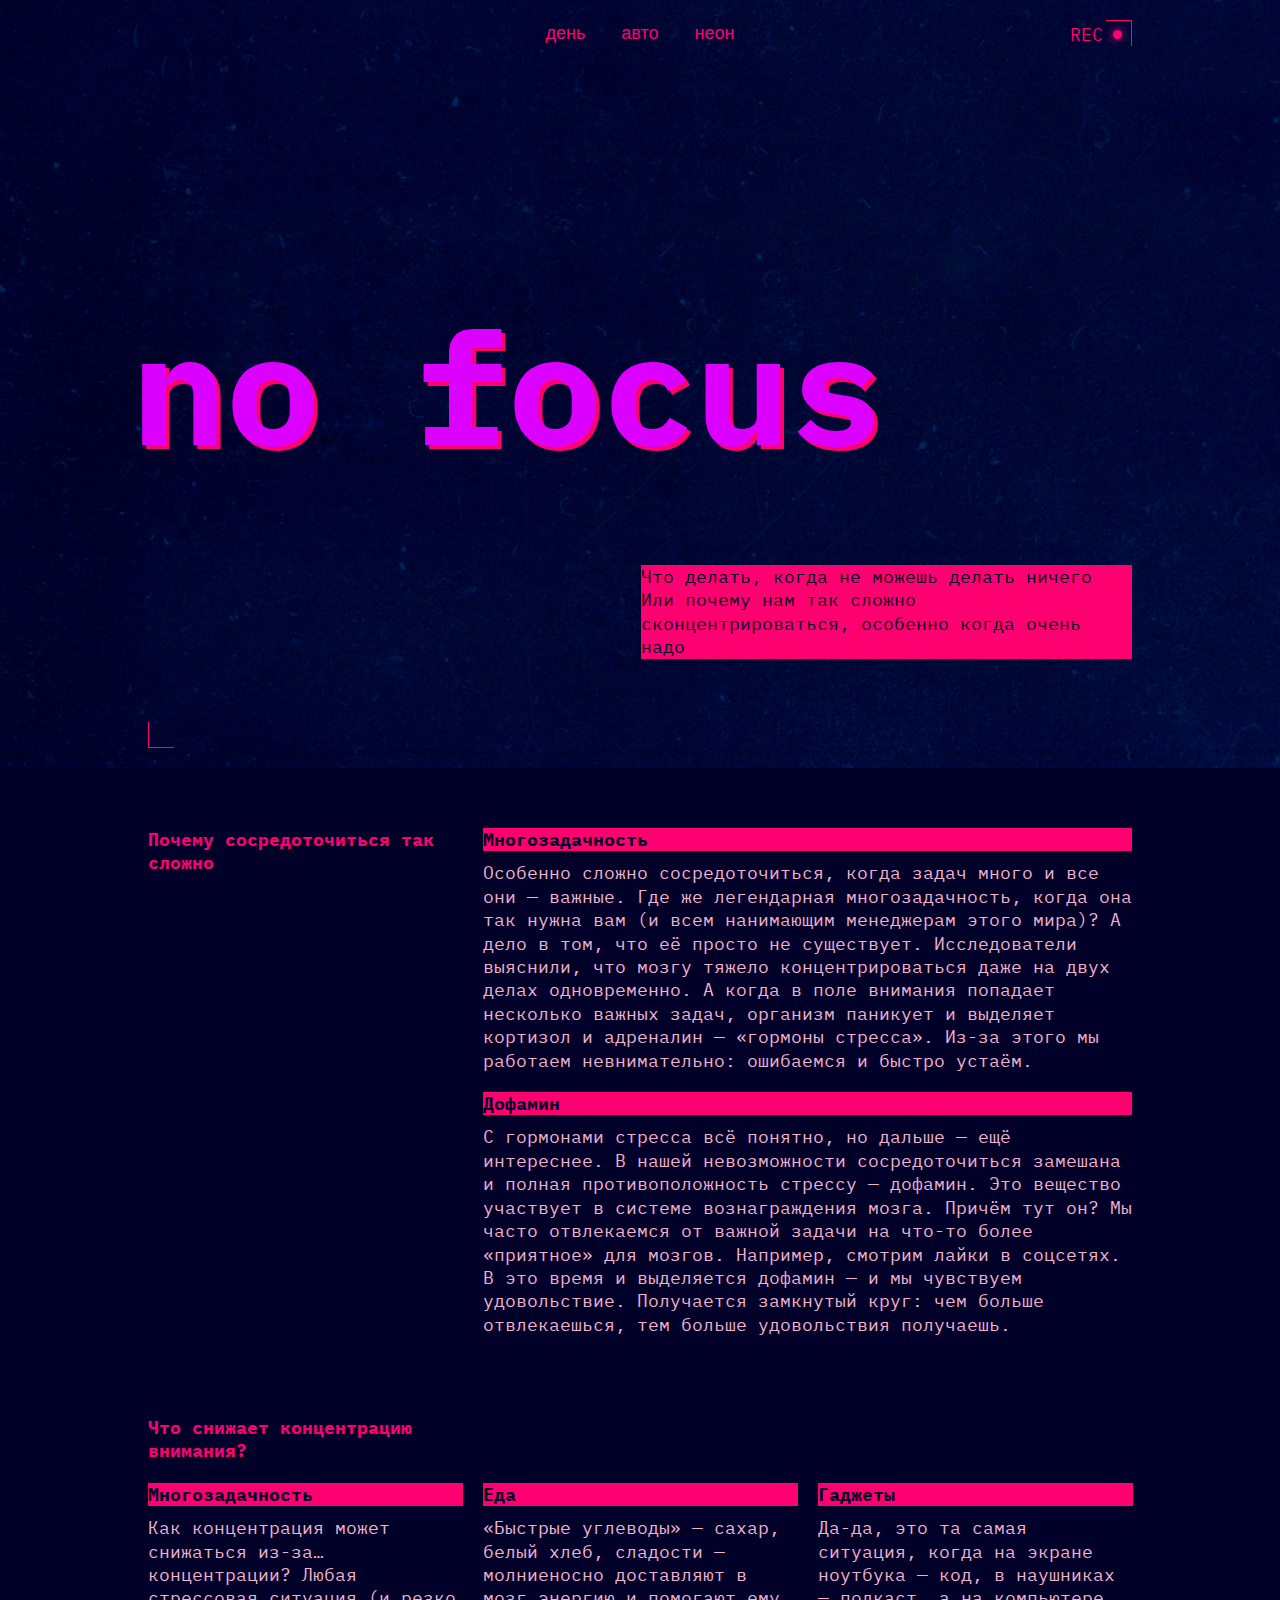
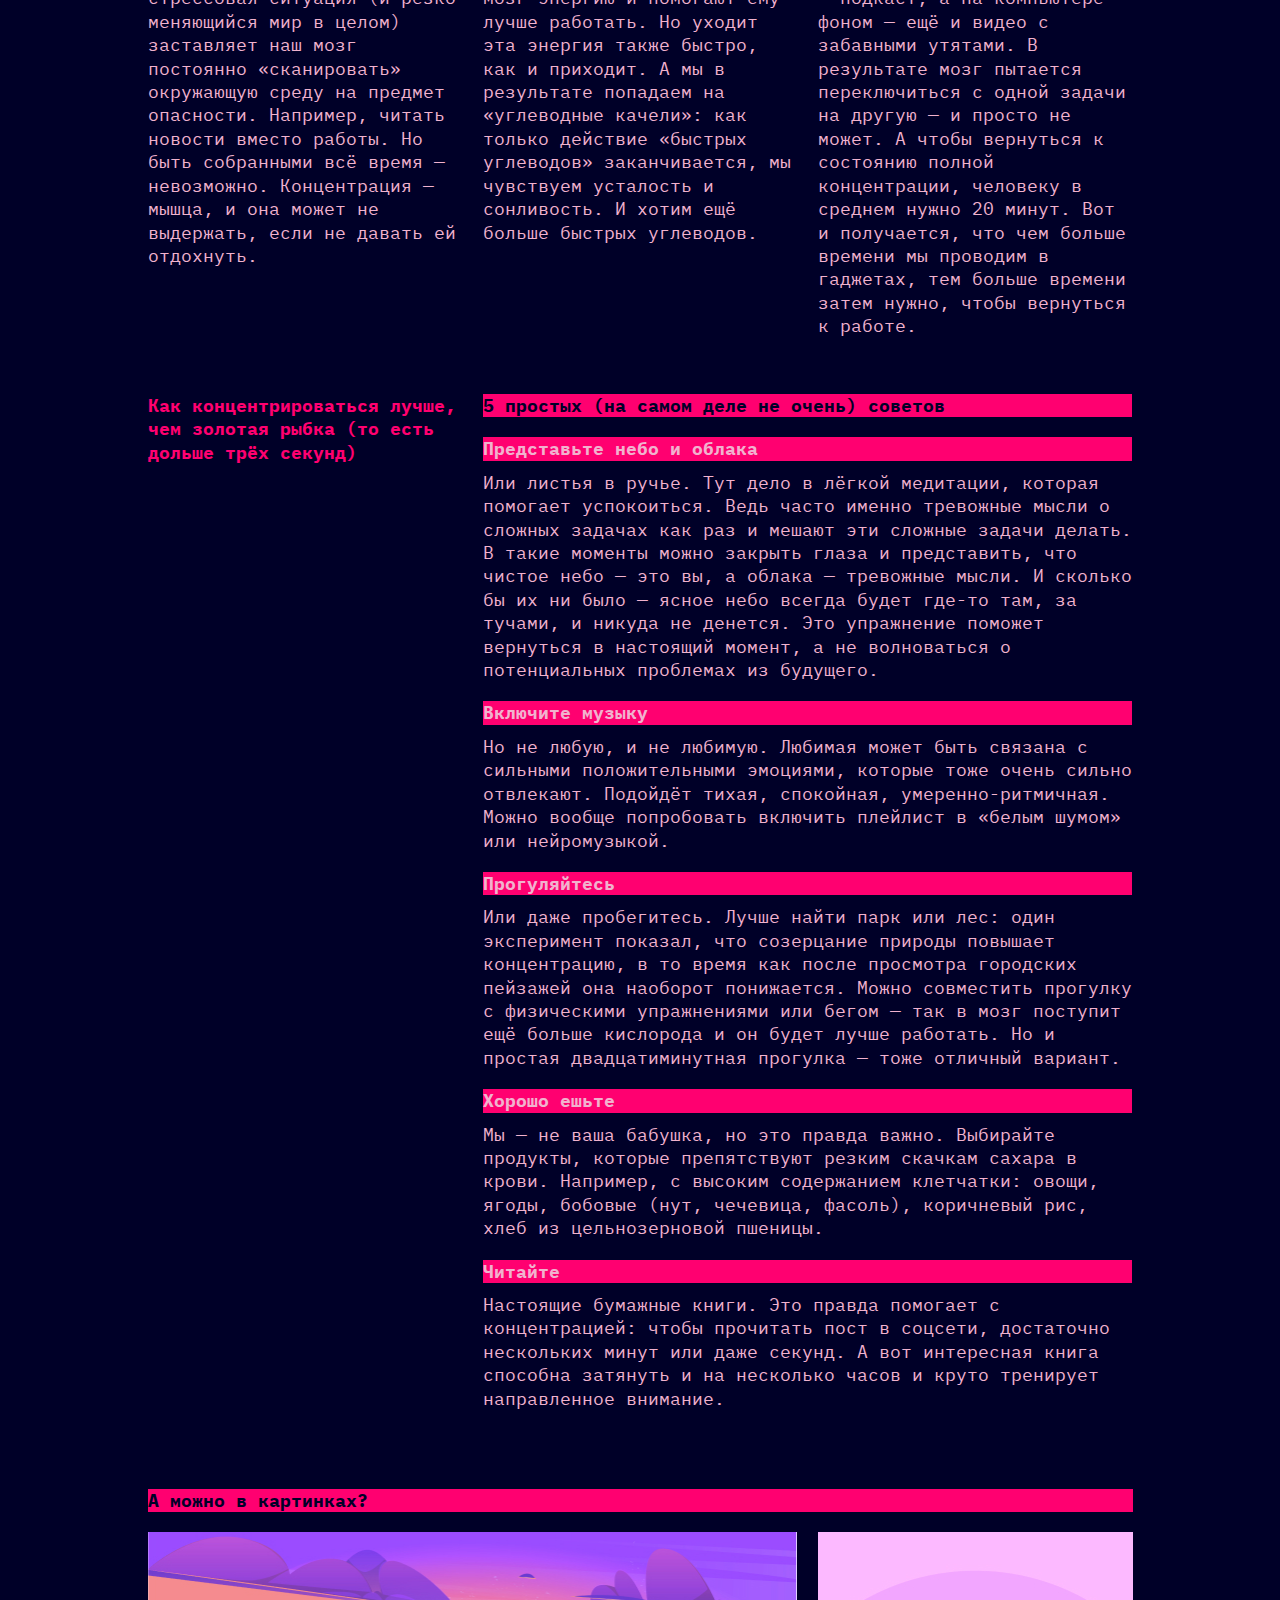
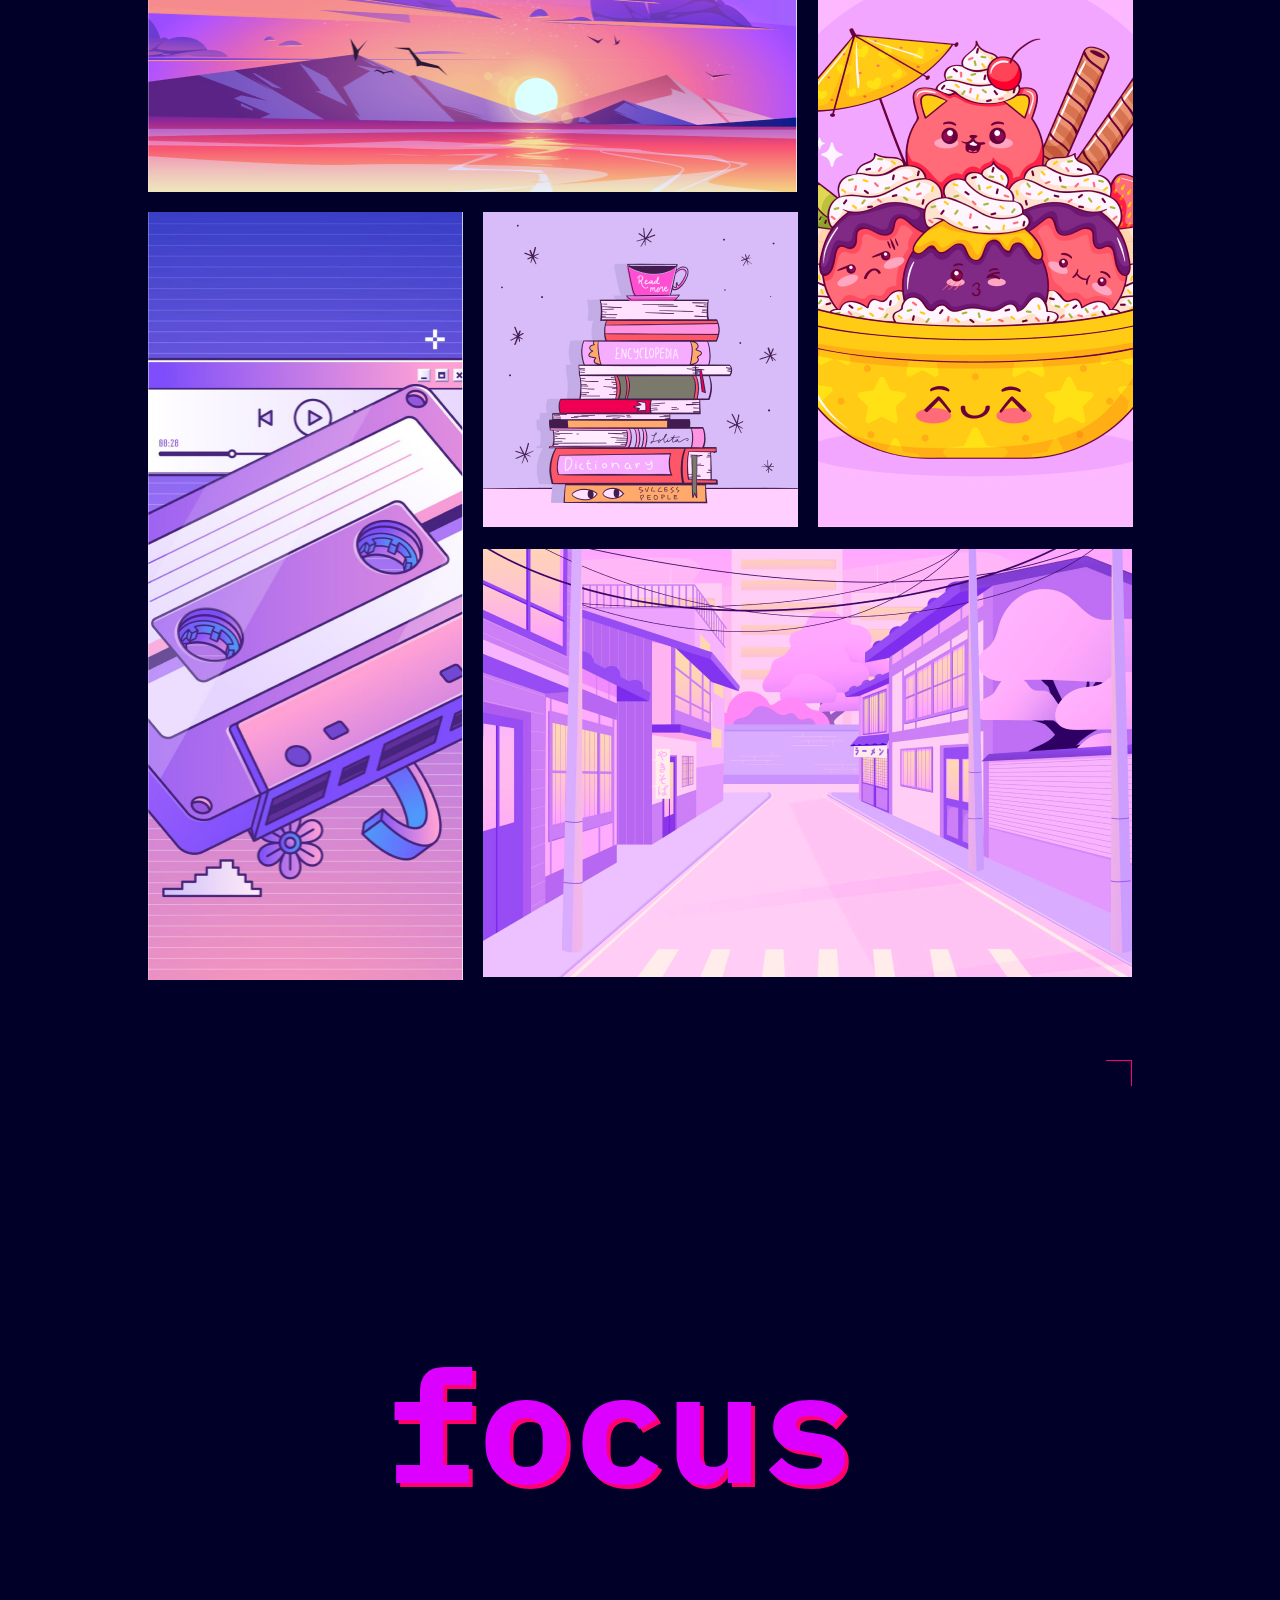
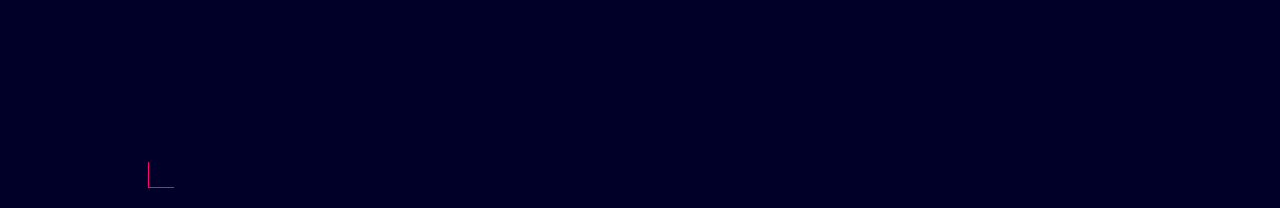
==== src/index.html @ 83164fd4 "cleaning_of_excess_properties1" ====
<!DOCTYPE html>
<html lang="ru">
<head>
    <meta charset="UTF-8">
    <meta name="viewport" content="width=device-width, initial-scale=1.0">
    <title>nofocus_main_paiper</title>
  <link rel="stylesheet" href="./style/main_style.css">
</head>
<body>
    <header>
        <div class="header_container flex_container">
            <div class="corner corner_main"></div>
            <div class="corner2 corner_main"></div>
            <div class="navigation_container">
                <div class="zero"></div>
                <nav>
                    <ul class="navigation-container-link">
                        <li class="navigation-link">
                            <a href="index-white.html">
                                <button>день</button>
                            </a>
                        </li>
                        <li class="navigation-link">
                            <a href="#">
                                <button>авто</button>
                            </a>
                        </li>
                        <li class="navigation-link">
                            <a href="index.html">
                                <button>неон</button>
                            </a>
                        </li>
                    </ul>
                </nav>
                <div class="bulb">
                    <p class="bulb-text">REC</p>
                    <div class="bulb-ellips"></div>
                </div>
            </div>
            <div class="title">
                <div class="title-focus">
                    <h1>no focus</h1>
                </div>
                <div class="title-text">
                    <p>Что делать, когда не можешь делать ничего Или почему нам так сложно сконцентрироваться, особенно когда очень надо</p>
                </div>
            </div>
        </div>
    </header>

    <main class="why section_container">
        <div class="why_container flex_container">
            <div class="title-why title-block">
                <h2>Почему сосредоточиться так сложно</h2>
            </div>
            <div class="block-row-container">
                <div class="block-row">
                    <div class="title-type-3">
                        <h3>Многозадачность</h3>
                    </div>
                    <div class="text">
                        <p>
                            Особенно сложно сосредоточиться, когда задач много и все они — важные. Где же легендарная многозадачность, когда она так нужна вам (и всем нанимающим менеджерам этого мира)? А дело в том, что её просто не существует. Исследователи выяснили, что мозгу тяжело концентрироваться даже на двух делах одновременно. А когда в поле внимания попадает несколько важных задач, организм паникует и выделяет кортизол и адреналин — «гормоны стресса». Из-за этого мы работаем невнимательно: ошибаемся и быстро устаём.
                        </p>
                    </div>
                </div>
                <div class="block-row">
                    <div class="title-type-3">
                        <h3>Дофамин</h3>
                    </div>
                    <div class="text">
                        <p>С гормонами стресса всё понятно, но дальше — ещё интереснее. В нашей невозможности сосредоточиться замешана и полная противоположность стрессу — дофамин. Это вещество участвует в системе вознаграждения мозга. Причём тут он? Мы часто отвлекаемся от важной задачи на что-то более «приятное» для мозгов. Например, смотрим лайки в соцсетях. В это время и выделяется дофамин — и мы чувствуем удовольствие. Получается замкнутый круг: чем больше отвлекаешься, тем больше удовольствия получаешь.</p>
                    </div>
                </div>
            </div>
        </div>

    </main>


    <section class="cause section_container">
        <div class="cause_container flex_container">
            <div class="title-cause">
                <h2>Что снижает концентрацию внимания?</h2>
            </div>
            <div class="block-column-container">
                <div class="block-column">
                    <div class="title-type-3">
                        <h3>Многозадачность</h3>
                    </div>
                    <div class="text">
                        <p>Как концентрация может снижаться из-за… концентрации? Любая стрессовая ситуация (и резко меняющийся мир в целом) заставляет наш мозг постоянно «сканировать» окружающую среду на предмет опасности. Например, читать новости вместо работы. Но быть собранными всё время — невозможно. Концентрация — мышца, и она может не выдержать, если не давать ей отдохнуть.</p>
                    </div>
                </div>
                <div class="block-column">
                    <div class="title-type-3">
                        <h3>Еда</h3>
                    </div>
                    <div class="text">
                        <p>«Быстрые углеводы» — сахар, белый хлеб, сладости — молниеносно доставляют в мозг энергию и помогают ему лучше работать. Но уходит эта энергия также быстро, как и приходит. А мы в результате попадаем на «углеводные качели»: как только действие «быстрых углеводов» заканчивается, мы чувствуем усталость и сонливость. И хотим ещё больше быстрых углеводов.</p>
                    </div>
                </div>
                <div class="block-column">
                    <div class="title-type-3">
                        <h3>Гаджеты</h3>
                    </div>
                    <div class="text">
                        <p>Да-да, это та самая ситуация, когда на экране ноутбука — код, в наушниках — подкаст, а на компьютере фоном — ещё и видео с забавными утятами. В результате мозг пытается переключиться с одной задачи на другую — и просто не может. А чтобы вернуться к состоянию полной концентрации, человеку в среднем нужно 20 минут. Вот и получается, что чем больше времени мы проводим в гаджетах, тем больше времени затем нужно, чтобы вернуться к работе.</p>
                    </div>
                </div>
            </div>
        </div>
    </section>

    <section class="how section_container">
        <div class="how_container flex_container">
            <div class="title-how title-block">
                <h2>Как концентрироваться лучше, чем золотая рыбка (то есть дольше трёх секунд)</h2>
            </div>
            <div class="block-row-container">
                <div class="adviсe title-type-3">
                    <h3>5 простых (на самом деле не очень) советов</h3>
                </div>
                <div class="block-row">
                    <div class="title-type-3">
                        <h3>Представьте небо и облака</h3>
                    </div>
                    <div class="text">
                        <p>Или листья в ручье. Тут дело в лёгкой медитации, которая помогает успокоиться. Ведь часто именно тревожные мысли о сложных задачах как раз и мешают эти сложные задачи делать. В такие моменты можно закрыть глаза и представить, что чистое небо — это вы, а облака — тревожные мысли. И сколько бы их ни было — ясное небо всегда будет где-то там, за тучами, и никуда не денется. Это упражнение поможет вернуться в настоящий момент, а не волноваться о потенциальных проблемах из будущего.</p>
                    </div>
                </div>
                <div class="block-row">
                    <div class="title-type-3">
                        <h3>Включите музыку</h3>
                    </div>
                    <div class="text">
                        <p>Но не любую, и не любимую. Любимая может быть связана с сильными положительными эмоциями, которые тоже очень сильно отвлекают. Подойдёт тихая, спокойная, умеренно-ритмичная. Можно вообще попробовать включить плейлист в «белым шумом» или нейромузыкой.</p>
                    </div>
                </div>
                <div class="block-row">
                    <div class="title-type-3">
                        <h3>Прогуляйтесь</h3>
                    </div>
                    <div class="text">
                        <p>Или даже пробегитесь. Лучше найти парк или лес: один эксперимент показал, что созерцание природы повышает концентрацию, в то время как после просмотра городских пейзажей она наоборот понижается. Можно совместить прогулку с физическими упражнениями или бегом — так в мозг поступит ещё больше кислорода и он будет лучше работать. Но и простая двадцатиминутная прогулка — тоже отличный вариант.</p>
                    </div>
                </div>
                <div class="block-row">
                    <div class="title-type-3">
                        <h3>Хорошо ешьте</h3>
                    </div>
                    <div class="text">
                        <p>Мы — не ваша бабушка, но это правда важно. Выбирайте продукты, которые препятствуют резким скачкам сахара в крови. Например, с высоким содержанием клетчатки: овощи, ягоды, бобовые (нут, чечевица, фасоль), коричневый рис, хлеб из цельнозерновой пшеницы.</p>
                    </div>
                </div>
                <div class="block-row">
                    <div class="title-type-3">
                        <h3>Читайте</h3>
                    </div>
                    <div class="text">
                        <p>Настоящие бумажные книги. Это правда помогает с концентрацией: чтобы прочитать пост в соцсети, достаточно нескольких минут или даже секунд. А вот интересная книга способна затянуть и на несколько часов и круто тренирует направленное внимание.</p>
                    </div>
                </div>
            </div>
        </div>

    </section>



    <section class="gallery flex_container">
        <div class=" gallery_container">
            <div class="title-type-3">
                <h3>А можно в картинках?</h3>
            </div>
            <div class="gallery-container-img">
                <img class="img_item1 img_item" src="./img/gallery_img_1.jpg" alt="Котиков не будет, 404">
                <img class="img_item2 img_item" src="./img/gallery_img_2.jpg" alt="Котиков не будет, 404">
                <img class="img_item3 img_item" src="./img/gallery_img_3.jpg" alt="Котиков не будет, 404">
                <img class="img_item4 img_item" src="./img/gallery_img_4.jpg" alt="Котиков не будет, 404">
                <img class="img_item5 img_item" src="./img/gallery_img_5.jpg" alt="Котиков не будет, 404">
                </div>
            </div>
        </div>
    </section>
    <footer>
        <div class="footer_container flex_container">
            <div class="title_container">
                <div class="title-focus">
                    <h1>focus</h1>
                </div>
            </div>
            <div class="corner corner_main"></div>
            <div class="corner2 corner_main"></div>
        </div>
    </footer>
</body>
</html>
---- src/style/main_style.css ----
:root {
  --background-color-title: #FF0070;
  --text-color-h1: #DB00FF;
  --text-color-h2: #FF0070;
  --text-color-h3: #000028;
  --text-color-p: #F1B2CE;

  --background-color-title: #FF0070;
  --text-color-title-focus: #DB00FF;
  --text-color-title-block: #FF0070;
  --text-color-title-type-3: #000028;
  --text-color-paragraf: #F1B2CE;

  --width-mobile: 355px;
  --background-color: #000028;
}
@font-face {
    font-weight: 700;
    font-family: IBMPlexMono;
    src: url("../fonts/IBMPlexMono-Bold.ttf");
}
@font-face {
    font-weight: 400;
    font-family: IBMPlexMono;
    src: url("../fonts/IBMPlexMono-Regular.ttf");
}
html {
  margin: 0;
  padding: 0;
} 
  body {
    font-family: IBMPlexMono;
    font-weight: 400;
    font-size: 18px;
    line-height: 1.3em;
    margin: 0;
    padding: 0;
    background-color: var(--background-color);
  }
  button {
    cursor: pointer; 
    text-decoration: none;
    background: none;
    margin: 0;
    padding: 0;
    border: 0;
  }
  .section_container {
    display: flex;
    align-items: center;
    justify-content: center;
    width: 100%;
    background-color: var(--background-color);
  }
  .flex_container {
    width: 1024px;
    height: 100%;
    box-sizing: border-box;

  }
  header {
    display: flex;
    align-items: center;
    justify-content: center;
    width: 100%;
    height: 768px;
    background-image: url("../img/cover-image-dark.svg");
    background-position: center;
    background-repeat: no-repeat;
    background-size: cover;
  }
  .header_container {
    padding: 20px;
    position: relative;
  }
  .why {
    height: 608px;
  }
  .why_container {
    max-width: 1024px;
    padding: 60px 20px 40px 20px;
    box-sizing: border-box;
    display: flex;
    flex-direction: column;
    flex-wrap: wrap;
    height: 100%;
  }
  .cause {
    height: 578px;
  }
  .cause_container {
    max-width: 1024px;
    padding: 40px 20px 40px 20px;
  }
  .how {
    height: 1095px;
  }
  .how_container {
    display: flex;
    flex-direction: column;
    flex-wrap: wrap;
    height: 100%;
    padding: 40px 20px 40px 20px;
  }
  .gallery {
    display: flex;
    align-items: center;
    justify-content: center;
    width: 100%;
    height: 1191px;
    box-sizing: border-box;
    background-color: var(--background-color);
  }
  .gallery_container {
    padding: 40px 20px 60px 20px;
  }
  footer {
    display: flex;
    align-items: center;
    justify-content: center;
    width: 100%;
    height: 768px;
    box-sizing: border-box;
    background-color: var(--background-color);
  }
  .footer_container {
    display: flex;
    justify-content: center;
    align-items: center;
    position: relative;
    padding: 20px;
  }
  
  ul, li {
    list-style-type: none;
    margin: 0;
    padding: 0;
  }
  h1 {
    font-weight: 700;
    font-size: 157px;
    line-height: 0.5em;
    text-shadow: 4px 4px #FF0070;
    color: var(--text-color-h1);
    margin: 0;
    padding: 0;
  }
  h2 {
    font-weight: 700;
    font-size: 18px;
    color: var(--text-color-h2);
    margin: 0;
    padding: 0;
  }
  h3 {
    font-weight: 700;
    font-size: 18px;
    color: var(--text-color-h3);
    background-color: var(--background-color-title);
    margin: 0;
  }
  p {
    margin: 0;
    padding: 0;
    color: var(--text-color-p);
    font-size: 18px;
    font-weight: 400;
    line-height: 23.4px; /* 130% */
  }
  .title-type-3 {
    padding-bottom: 10px;
  }
  .corner_main {
    width: 25px;
    height: 25px;
  }
  .corner {
    position: absolute;
    top: 20px;
    right: 20px;
    border-top: 1px solid var(--text-color-h2);
    border-right: 1px solid var(--text-color-h2);
  }
  .corner2 {
    position: absolute;
    left: 20px;
    bottom: 20px;
    border-bottom: 1px solid var(--text-color-h2);
    border-left: 1px solid var(--text-color-h2);
  }
  .navigation_container {
    display: flex;
    height: 28px;
    justify-content: space-between;
  }
  .navigation-container-link {
    display: flex;
    gap: 10px;
  }
  .navigation-link {
    display: inline-flex;
    height: 26px;
    justify-content: center;
    align-items: center;
    flex-shrink: 0;
  }
  .navigation-link:focus {
    border-bottom: 1px solid #ff0070;
  }
  .navigation-link:hover {
    border: 1px solid #FF0070;
    opacity: 0.5;
  }
  .navigation-link > a > button {
    color: var(--text-color-h2);
    font-size: 18px;
    font-weight: 400;
    line-height: 18px;
    padding: 0 13px; 
  }
  .zero {
    width: 62px;
  }
  .bulb {
    display: flex;
    align-items: center;
    gap: 10px;
  }
  .bulb > p {
    font-size: 18px;
    font-weight: 400;
    line-height: 25px;
    color: #FF0070;
  }
  .bulb-ellips{
    display: block;
    height: 9px;
    width: 9px;
    background-color: var(--background-color-title);
    filter: drop-shadow(0px 0px 4px #FF0070);
    border-radius: 50%;
    margin-right: 10px;
  }
  .title-focus {
    display: flex;
    align-items: center;
    justify-content: center;
    margin-top: 273px;
    margin-bottom: 114px;
    width: 759px;
    height: 130px;
    position: relative;
    left: -20px;
  } 
  .title-text {
    width: 491px;
    margin-left: auto;
    justify-content: end;
    display: block;
    background-color: var(--text-color-h2);
  }
  .title-text > p {
    color: var(--text-color-h3);
  }
  .title-block {
    display: flex;
    width: 34%;
    flex: 1;
    align-self: stretch;
  }
  .block-row-container {
    width: 66%;
    flex: 1;
  }
  .block-row {
    margin-bottom: 20px;
  }
  .block-row:last-child {
    margin-bottom: 0px;
  }
  .block-row > .title-type-3 > h3 {
    color: var(--text-color-h3);
  }
  .cause_container {
    width: 100%;
    height: 100%;
  }
  .title-cause {
    display: inline-block;
    max-width: 32%;
    margin-bottom: 20px;
  }
  .block-column-container {
    width: 100%;
    height: 100%;
    display: flex;
    flex-direction: column;
    flex-wrap: wrap;
    gap: 20px;
  }
  .block-column {
    width: 32%;
  }
  .how > .how_container > .block-row-container > .block-row > .title-type-3 > h3 {
    color: var(--text-color-p);
  }
  .adviсe {
    padding: 0;
    margin-bottom: 20px;
  } 
  .gallery_container > .title-type-3 {
    padding-bottom: 20px;
  }
  .gallery-container-img {
    height: 100%;
    width: 100%;
    display: grid;
    grid-template-areas:
    'img__item1 img__item1 img__item2'
    'img__item4 img__item3 img__item2'
    'img__item4 img__item5 img__item5'
    'img__item4 img__item5 img__item5';
    gap: 20px;
  }
  .img_item1 {
    width: 649px;
    height: 260px;
    grid-area: img__item1;
  }
  .img_item2 {
    width: 315px;
    height: 595px;
    grid-area: img__item2;
  }
  .img_item3 {
    width: 315px;
    height: 315px;
    grid-area: img__item3;
  }
  .img_item4 {
    width: 315px;
    height: 768px;
    grid-area: img__item4;
  }
  .img_item5 {
    width: 649px;
    height: 428px;
    grid-area: img__item5;
  }
  .title-container {
    width: 100%;
    height: 100%;
    display: flex;
    align-items: center;
  }
  .title_container > .title-focus {
    width: 1024px;
    display: flex;
    margin: 0;
    justify-content: center;
    align-items: center;
  
  }
@media (max-width: 1023px) {
  .flex_container {
    width: 768px;
  }
  header {
    height: 984px;
  }
  .why {
    height: 748px;
  }
  .why_container {
    gap: 20px;
    max-width: 768px;
  }
  .cause {
    height: 755px;
  }
  .cause_container {
    max-width: 768px;
    padding: 40px 20px 40px 20px;
  }
  .how {
    height: 1377px;
  }
  .how_container {
    gap: 20px;
    max-width: 768px;
  }
  .gallery {
    width: 100%;
    height: 922px;
  }
  .gallery_container {
    max-width: 768px;
  }
  footer {
    height: 984px;
  }
  .footer_container {
    max-width: 768px;
  }
  .cause_container {
    width: 100%;
    height: 100%;
  }
  .title-cause {
    display: inline-block;
    width: 236px;
    height: 70px;
    margin-bottom: 20px;
  }
  .block-column {
    width: 100%;
  }
  .navigation_container {
    flex-direction: column-reverse;
    align-items: end;
    height: 443px;
  }
  .navigation-container-link {
    flex-direction: column;
  }
  .navigation-link {
    display: inline-flex;
    height: 26px;
    justify-content: center;
    align-items: center;
    flex-shrink: 0;
  }
  .zero {
    width: 62px;
    height: 25px;
  }
  .bulb {
    display: flex;
    align-items: center;
    gap: 10px;
  }
  .bulb > p {
    font-size: 18px;
    font-weight: 400;
    line-height: 25px;
    color: #FF0070;
  }
  .bulb-ellips{
    display: block;
    height: 9px;
    width: 9px;
    background-color: var(--background-color-title);
    filter: drop-shadow(0px 0px 4px #FF0070);
    border-radius: 50%;
    margin-right: 10px;
  }
  .title-focus {
    margin: 0;
    margin-bottom: 162px;
    height: 99px;
    width: 576.84px;
  }
  .title-focus > h1 {
    font-size: 120px;
  }
  .title-text {
    width: 364px;
  }
  .title-block {
    width: 236px;
  }
  .block-row-container {
    width: 472px;
  }
  .img_item1 {
    width: 479px;
    height: 192px;
  }
  .img_item2 {
    width: 229px;
    height: 441px;
  }
  .img_item3 {
    width: 230px;
    height: 230px;
  }
  .img_item4 {
    width: 229px;
    height: 568px;
  }
  .img_item5 {
    width: 479px;
    height: 318px;
  }
}
@media (max-width: 767px) {
  .flex_container {
    width: 375px;
  }
  .corner {
    top: 10px;
    right: 10px;
  }
  .corner2 {
    left: 10px;
    bottom: 10px;
  }
  header {
    height: 668px;
  }
  .header_container {
    max-width: 375px;
    padding: 10px;
  }
  .why {
    height: 1014px;
  }
  .why_container {
    max-width: 375px;
    padding: 40px 10px 25px 10px;
    flex-direction: row;
  }
  .cause {
    height: 1169px;
  }
  .cause_container {
    max-width: 375px;
    padding: 25px 10px 25px 10px;
  }
  .how {
    height: 1787px;
  }
  .how_container {
    flex-direction: row;
    max-width: 375px;
    padding: 25px 10px 25px 10px;
  }
  .gallery {
    width: 100%;
    height: 100%;
  }
  .gallery_container {
    max-width: 375px;
    padding: 25px 10px 40px 10px;
  }
  footer {
    height: 984px;
  }
  .footer_container {
    max-width: 375px;
    padding: 25px 10px 10px 10px;
  }
  .title-cause {
    width: var(--width-mobile);
    height: 47px;
  }
  .title-cause > h2 {
    width: var(--width-mobile);
  }
  .navigation_container {
    height: 228px;
  }
  .bulb {
    gap: 10px;
  }
  .title-focus {
    margin-bottom: 55px;
    width: var(--width-mobile);
    height: 192px;
    left: 0px;
  }
  .title-focus > h1 {
  font-size: 116px;
  line-height: 82.5%;
  }
  .title-text {
    width: var(--width-mobile);
  }
  .block-row-container {
    width: var(--width-mobile);
  }
  .gallery-container-img {
    grid-template-areas:
    'img__item1'
    'img__item2'
    'img__item3'
    'img__item4'
    'img__item5';
    gap: 10px;
  }
  .img_item1 {
    width: var(--width-mobile);
    height: 142px;
  }
  .img_item2 {
    width: var(--width-mobile);
    height: 355px;
  }
  .img_item3 {
    width: var(--width-mobile);
    height: 237px;
  }
  .img_item4 {
    width: var(--width-mobile);
    height: 355px;
  }
  .img_item5 {
    width: var(--width-mobile);
    height: 237px;
  }
}
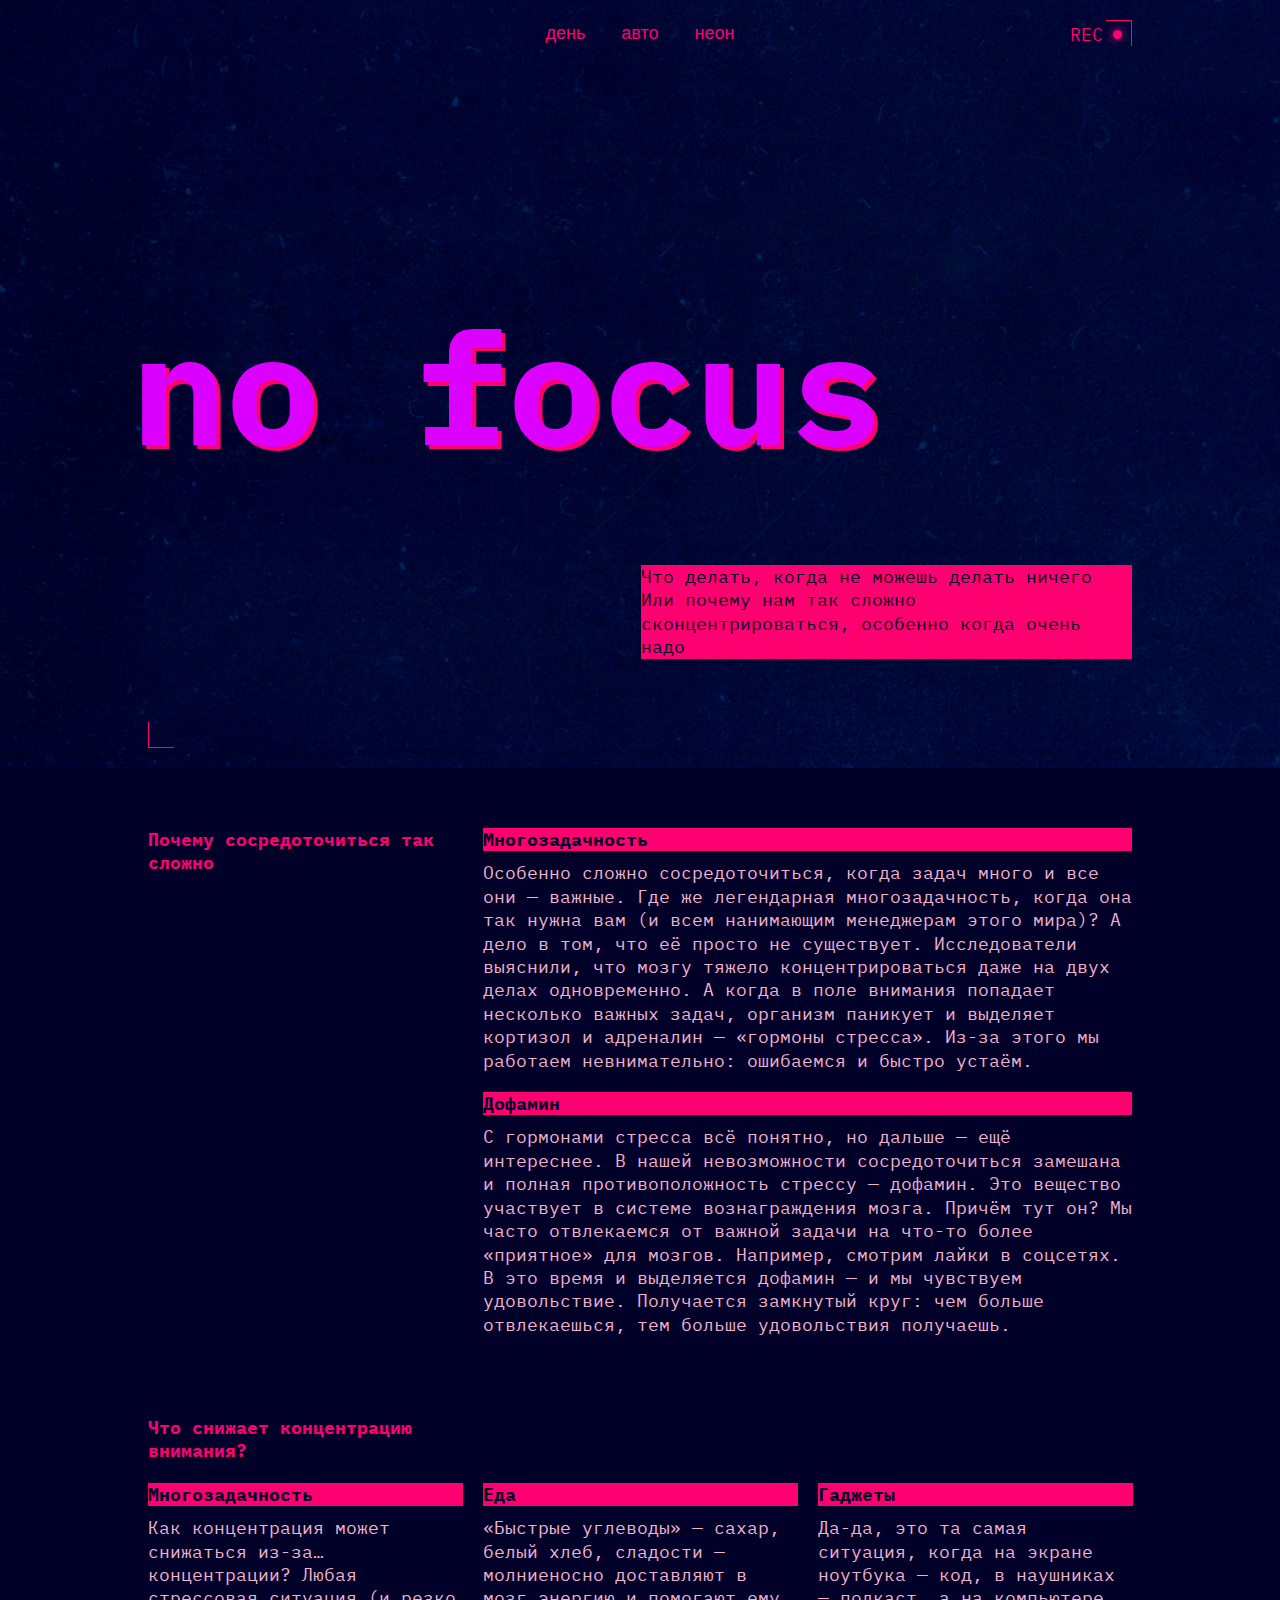
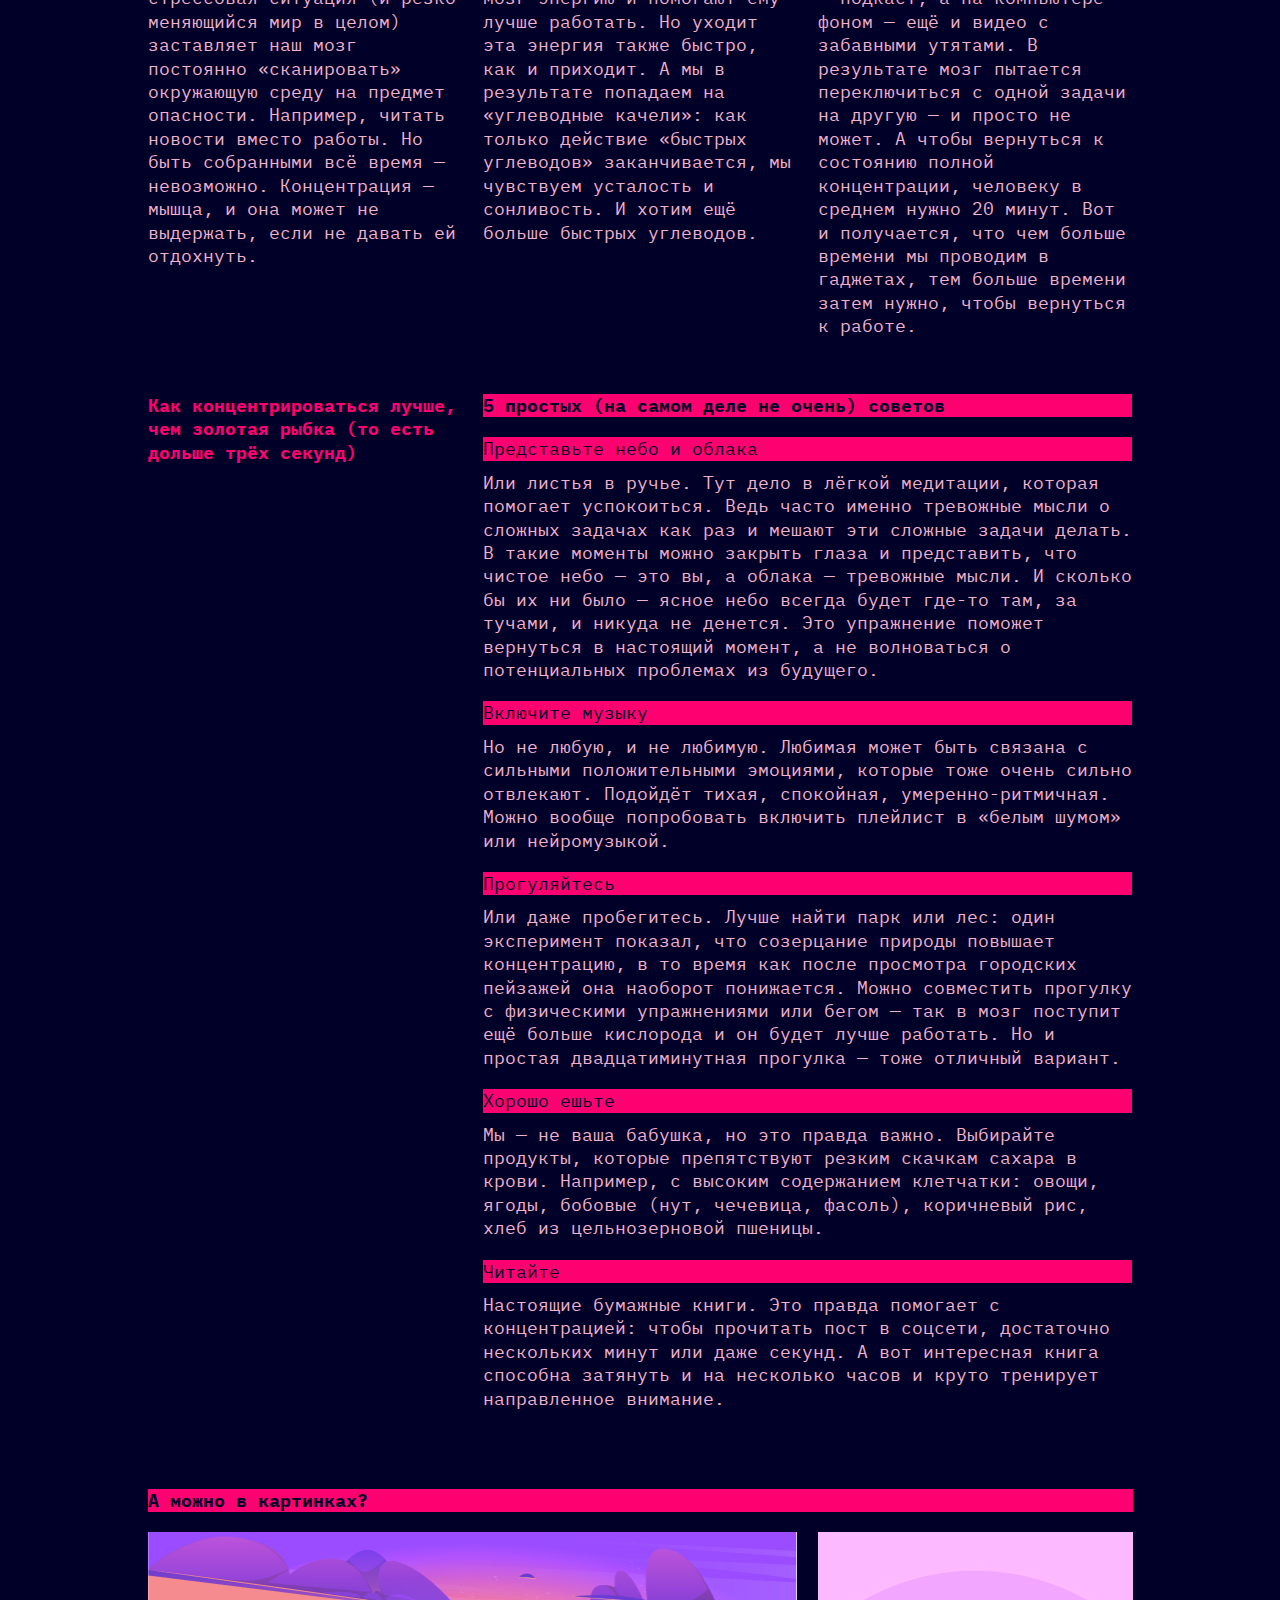
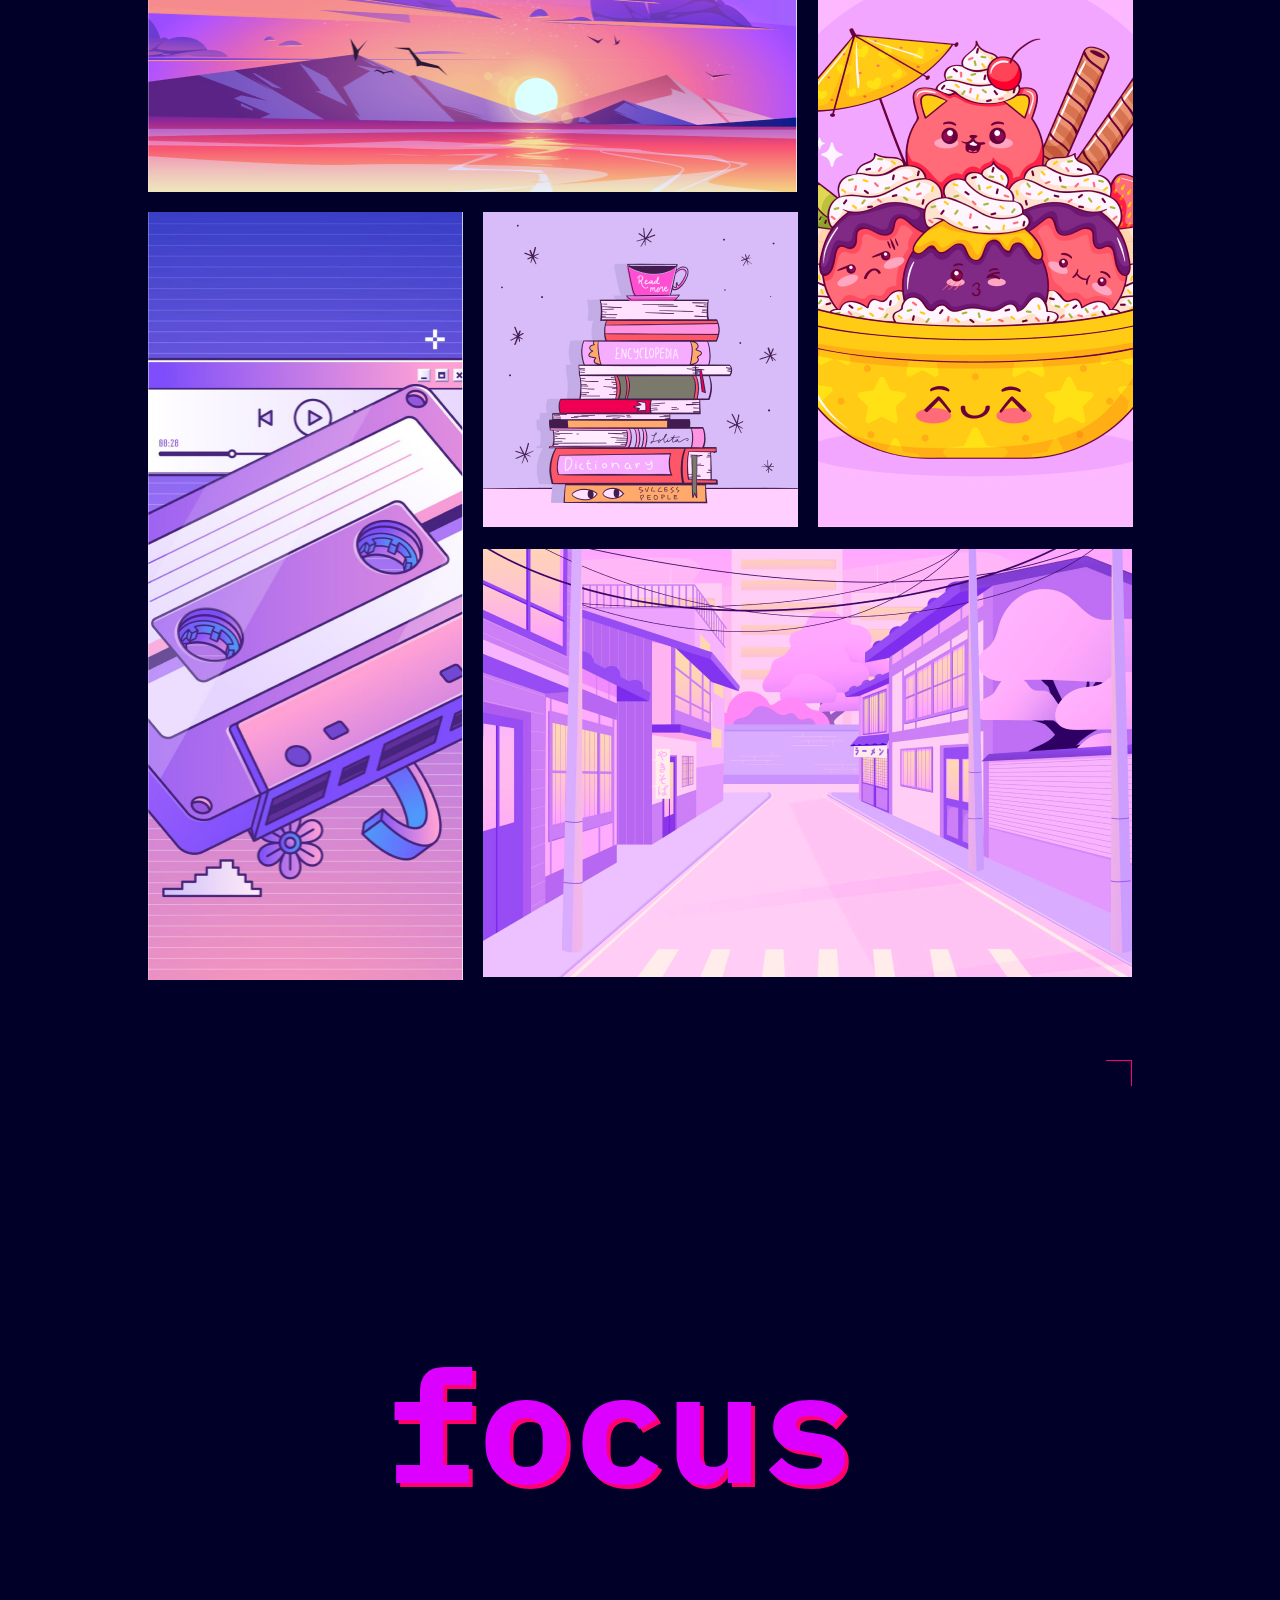
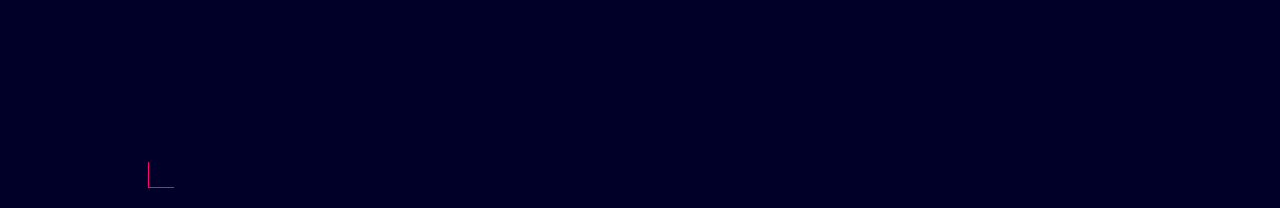
==== commit 62d87086: "fixed_classes" ====
--- a/src/index.html
+++ b/src/index.html
@@ -16,19 +16,13 @@
                 <nav>
                     <ul class="navigation-container-link">
                         <li class="navigation-link">
-                            <a href="index-white.html">
-                                <button>день</button>
-                            </a>
+                            <button>день</button>
                         </li>
                         <li class="navigation-link">
-                            <a href="#">
-                                <button>авто</button>
-                            </a>
+                            <button>авто</button>
                         </li>
                         <li class="navigation-link">
-                            <a href="index.html">
-                                <button>неон</button>
-                            </a>
+                            <button>неон</button>
                         </li>
                     </ul>
                 </nav>
--- a/src/style/main_style.css
+++ b/src/style/main_style.css
@@ -4,6 +4,8 @@
   --text-color-h2: #FF0070;
   --text-color-h3: #000028;
   --text-color-p: #F1B2CE;
+
+
 
   --background-color-title: #FF0070;
   --text-color-title-focus: #DB00FF;
@@ -28,174 +30,385 @@
   margin: 0;
   padding: 0;
 } 
-  body {
-    font-family: IBMPlexMono;
-    font-weight: 400;
-    font-size: 18px;
-    line-height: 1.3em;
-    margin: 0;
-    padding: 0;
-    background-color: var(--background-color);
-  }
-  button {
-    cursor: pointer; 
-    text-decoration: none;
-    background: none;
-    margin: 0;
-    padding: 0;
-    border: 0;
-  }
-  .section_container {
-    display: flex;
-    align-items: center;
-    justify-content: center;
+body {
+  font-family: IBMPlexMono;
+  font-weight: 400;
+  font-size: 18px;
+  line-height: 1.3em;
+  margin: 0;
+  padding: 0;
+  background-color: var(--background-color);
+}
+button {
+  cursor: pointer; 
+  text-decoration: none;
+  background: none;
+  margin: 0;
+  padding: 0;
+  border: 0;
+}
+.section_container {
+  display: flex;
+  align-items: center;
+  justify-content: center;
+  width: 100%;
+}
+.flex_container {
+  width: 1024px;
+  height: 100%;
+  box-sizing: border-box;
+}
+header {
+  display: flex;
+  align-items: center;
+  justify-content: center;
+  width: 100%;
+  height: 768px;
+  background-image: url("../img/cover-image-dark.svg");
+  background-position: center;
+  background-repeat: no-repeat;
+  background-size: cover;
+}
+.header_container {
+  padding: 20px;
+  position: relative;
+}
+.why {
+  height: 608px;
+}
+.why_container {
+  max-width: 1024px;
+  padding: 60px 20px 40px 20px;
+  box-sizing: border-box;
+  display: flex;
+  flex-direction: column;
+  flex-wrap: wrap;
+}
+.cause {
+  height: 578px;
+}
+.cause_container {
+  max-width: 1024px;
+  padding: 40px 20px 40px 20px;
+}
+.how {
+  height: 1095px;
+}
+.how_container {
+  display: flex;
+  flex-direction: column;
+  flex-wrap: wrap;
+  padding: 40px 20px 40px 20px;
+}
+.gallery {
+  display: flex;
+  align-items: center;
+  justify-content: center;
+  width: 100%;
+  height: 1191px;
+  box-sizing: border-box;
+}
+.gallery_container {
+  padding: 40px 20px 60px 20px;
+}
+footer {
+  display: flex;
+  align-items: center;
+  justify-content: center;
+  width: 100%;
+  height: 768px;
+  box-sizing: border-box;
+}
+.footer_container {
+  display: flex;
+  justify-content: center;
+  align-items: center;
+  position: relative;
+  padding: 20px;
+} 
+ul, li {
+  list-style-type: none;
+  margin: 0;
+  padding: 0;
+}
+h1 {
+  font-weight: 700;
+  font-size: 157px;
+  line-height: 0.5em;
+  text-shadow: 4px 4px var(--background-color-title);
+  color: var(--text-color-h1);
+  margin: 0;
+  padding: 0;
+}
+h2 {
+  font-weight: 700;
+  font-size: 18px;
+  color: var(--text-color-h2);
+  margin: 0;
+  padding: 0;
+}
+h3 {
+  font-weight: 700;
+  font-size: 18px;
+  color: var(--text-color-h3);
+  background-color: var(--background-color-title);
+  margin: 0;
+}
+p {
+  margin: 0;
+  padding: 0;
+  color: var(--text-color-p);
+  font-size: 18px;
+  font-weight: 400;
+  line-height: 23.4px; /* 130% */
+}
+.title-type-3 {
+  padding-bottom: 10px;
+}
+.corner_main {
+  width: 25px;
+  height: 25px;
+}
+.corner {
+  position: absolute;
+  top: 20px;
+  right: 20px;
+  border-top: 1px solid var(--text-color-h2);
+  border-right: 1px solid var(--text-color-h2);
+}
+.corner2 {
+  position: absolute;
+  left: 20px;
+  bottom: 20px;
+  border-bottom: 1px solid var(--text-color-h2);
+  border-left: 1px solid var(--text-color-h2);
+}
+.navigation_container {
+  display: flex;
+  height: 28px;
+  justify-content: space-between;
+}
+.navigation-container-link {
+  display: flex;
+  gap: 10px;
+}
+.navigation-link {
+  display: inline-flex;
+  height: 26px;
+  justify-content: center;
+  align-items: center;
+  flex-shrink: 0;
+}
+.navigation-link:focus {
+  border-bottom: 1px solid var(--background-color-title);
+}
+.navigation-link:hover {
+  border: 1px solid var(--background-color-title);
+  opacity: 0.5;
+}
+.navigation-link > button {
+  color: var(--text-color-h2);
+  font-size: 18px;
+  font-weight: 400;
+  line-height: 18px;
+  padding: 0 13px; 
+}
+.zero {
+  width: 62px;
+  height: 25px;
+}
+.bulb {
+  display: flex;
+  align-items: center;
+  gap: 10px;
+}
+.bulb > p {
+  font-size: 18px;
+  font-weight: 400;
+  line-height: 25px;
+  color: var(--text-color-h2);
+}
+.bulb-ellips{
+  display: block;
+  height: 9px;
+  width: 9px;
+  background-color: var(--background-color-title);
+  filter: drop-shadow(0px 0px 4px var(--text-color-h2));
+  border-radius: 50%;
+  margin-right: 10px;
+}
+.title-focus {
+  display: flex;
+  align-items: center;
+  justify-content: center;
+  margin-top: 273px;
+  margin-bottom: 114px;
+  width: 759px;
+  height: 130px;
+  position: relative;
+  left: -20px;
+} 
+.title-text {
+  width: 491px;
+  margin-left: auto;
+  justify-content: end;
+  display: block;
+  background-color: var(--text-color-h2);
+}
+.title-text > p {
+  color: var(--text-color-h3);
+}
+.title-block {
+  display: flex;
+  width: 34%;
+  flex: 1;
+  align-self: stretch;
+}
+.block-row-container {
+  width: 66%;
+  flex: 1;
+}
+.block-row {
+  margin-bottom: 20px;
+}
+.block-row:last-child {
+  margin-bottom: 0;
+}
+.block-row > .title-type-3 > h3 {
+  color: var(--text-color-h3);
+}
+.title-cause {
+  display: inline-block;
+  max-width: 32%;
+  margin-bottom: 20px;
+}
+.block-column-container {
+  width: 100%;
+  height: 100%;
+  display: flex;
+  flex-direction: column;
+  flex-wrap: wrap;
+  gap: 20px;
+}
+.block-column {
+  width: 32%;
+}
+.how > .how_container > .block-row-container > .block-row > .title-type-3 > h3 {
+  font-weight: 400;
+}
+.adviсe {
+  padding: 0;
+  margin-bottom: 20px;
+} 
+.gallery_container > .title-type-3 {
+  padding-bottom: 20px;
+}
+.gallery-container-img {
+  height: 100%;
+  width: 100%;
+  display: grid;
+  grid-template-areas:
+  'img__item1 img__item1 img__item2'
+  'img__item4 img__item3 img__item2'
+  'img__item4 img__item5 img__item5'
+  'img__item4 img__item5 img__item5';
+  gap: 20px;
+}
+.img_item1 {
+  width: 649px;
+  height: 260px;
+  grid-area: img__item1;
+}
+.img_item2 {
+  width: 315px;
+  height: 595px;
+  grid-area: img__item2;
+}
+.img_item3 {
+  width: 315px;
+  height: 315px;
+  grid-area: img__item3;
+}
+.img_item4 {
+  width: 315px;
+  height: 768px;
+  grid-area: img__item4;
+}
+.img_item5 {
+  width: 649px;
+  height: 428px;
+  grid-area: img__item5;
+}
+.title-container {
+  width: 100%;
+  height: 100%;
+  display: flex;
+  align-items: center;
+}
+.title_container > .title-focus {
+  width: 1024px;
+  display: flex;
+  margin: 0;
+  justify-content: center;
+  align-items: center;
+
+}
+@media (max-width: 1023px) {
+  .flex_container {
+    width: 768px;
+  }
+  header {
+    height: 984px;
+  }
+  .why {
+    height: 748px;
+  }
+  .why_container {
+    gap: 20px;
+    max-width: 768px;
+  }
+  .cause {
+    height: 755px;
+  }
+  .cause_container {
+    max-width: 768px;
+  }
+  .how {
+    height: 1377px;
+  }
+  .how_container {
+    gap: 20px;
+    max-width: 768px;
+  }
+  .gallery {
     width: 100%;
-    background-color: var(--background-color);
-  }
-  .flex_container {
-    width: 1024px;
-    height: 100%;
-    box-sizing: border-box;
-
-  }
-  header {
-    display: flex;
-    align-items: center;
-    justify-content: center;
+    height: 922px;
+  }
+  .gallery_container {
+    max-width: 768px;
+  }
+  footer {
+    height: 984px;
+  }
+  .footer_container {
+    max-width: 768px;
+  }
+  .title-cause {
+    display: inline-block;
+    width: 236px;
+    height: 70px;
+    margin-bottom: 20px;
+  }
+  .block-column {
     width: 100%;
-    height: 768px;
-    background-image: url("../img/cover-image-dark.svg");
-    background-position: center;
-    background-repeat: no-repeat;
-    background-size: cover;
-  }
-  .header_container {
-    padding: 20px;
-    position: relative;
-  }
-  .why {
-    height: 608px;
-  }
-  .why_container {
-    max-width: 1024px;
-    padding: 60px 20px 40px 20px;
-    box-sizing: border-box;
-    display: flex;
+  }
+  .navigation_container {
+    flex-direction: column-reverse;
+    align-items: end;
+    height: 443px;
+  }
+  .navigation-container-link {
     flex-direction: column;
-    flex-wrap: wrap;
-    height: 100%;
-  }
-  .cause {
-    height: 578px;
-  }
-  .cause_container {
-    max-width: 1024px;
-    padding: 40px 20px 40px 20px;
-  }
-  .how {
-    height: 1095px;
-  }
-  .how_container {
-    display: flex;
-    flex-direction: column;
-    flex-wrap: wrap;
-    height: 100%;
-    padding: 40px 20px 40px 20px;
-  }
-  .gallery {
-    display: flex;
-    align-items: center;
-    justify-content: center;
-    width: 100%;
-    height: 1191px;
-    box-sizing: border-box;
-    background-color: var(--background-color);
-  }
-  .gallery_container {
-    padding: 40px 20px 60px 20px;
-  }
-  footer {
-    display: flex;
-    align-items: center;
-    justify-content: center;
-    width: 100%;
-    height: 768px;
-    box-sizing: border-box;
-    background-color: var(--background-color);
-  }
-  .footer_container {
-    display: flex;
-    justify-content: center;
-    align-items: center;
-    position: relative;
-    padding: 20px;
-  }
-  
-  ul, li {
-    list-style-type: none;
-    margin: 0;
-    padding: 0;
-  }
-  h1 {
-    font-weight: 700;
-    font-size: 157px;
-    line-height: 0.5em;
-    text-shadow: 4px 4px #FF0070;
-    color: var(--text-color-h1);
-    margin: 0;
-    padding: 0;
-  }
-  h2 {
-    font-weight: 700;
-    font-size: 18px;
-    color: var(--text-color-h2);
-    margin: 0;
-    padding: 0;
-  }
-  h3 {
-    font-weight: 700;
-    font-size: 18px;
-    color: var(--text-color-h3);
-    background-color: var(--background-color-title);
-    margin: 0;
-  }
-  p {
-    margin: 0;
-    padding: 0;
-    color: var(--text-color-p);
-    font-size: 18px;
-    font-weight: 400;
-    line-height: 23.4px; /* 130% */
-  }
-  .title-type-3 {
-    padding-bottom: 10px;
-  }
-  .corner_main {
-    width: 25px;
-    height: 25px;
-  }
-  .corner {
-    position: absolute;
-    top: 20px;
-    right: 20px;
-    border-top: 1px solid var(--text-color-h2);
-    border-right: 1px solid var(--text-color-h2);
-  }
-  .corner2 {
-    position: absolute;
-    left: 20px;
-    bottom: 20px;
-    border-bottom: 1px solid var(--text-color-h2);
-    border-left: 1px solid var(--text-color-h2);
-  }
-  .navigation_container {
-    display: flex;
-    height: 28px;
-    justify-content: space-between;
-  }
-  .navigation-container-link {
-    display: flex;
-    gap: 10px;
   }
   .navigation-link {
     display: inline-flex;
@@ -204,256 +417,6 @@
     align-items: center;
     flex-shrink: 0;
   }
-  .navigation-link:focus {
-    border-bottom: 1px solid #ff0070;
-  }
-  .navigation-link:hover {
-    border: 1px solid #FF0070;
-    opacity: 0.5;
-  }
-  .navigation-link > a > button {
-    color: var(--text-color-h2);
-    font-size: 18px;
-    font-weight: 400;
-    line-height: 18px;
-    padding: 0 13px; 
-  }
-  .zero {
-    width: 62px;
-  }
-  .bulb {
-    display: flex;
-    align-items: center;
-    gap: 10px;
-  }
-  .bulb > p {
-    font-size: 18px;
-    font-weight: 400;
-    line-height: 25px;
-    color: #FF0070;
-  }
-  .bulb-ellips{
-    display: block;
-    height: 9px;
-    width: 9px;
-    background-color: var(--background-color-title);
-    filter: drop-shadow(0px 0px 4px #FF0070);
-    border-radius: 50%;
-    margin-right: 10px;
-  }
-  .title-focus {
-    display: flex;
-    align-items: center;
-    justify-content: center;
-    margin-top: 273px;
-    margin-bottom: 114px;
-    width: 759px;
-    height: 130px;
-    position: relative;
-    left: -20px;
-  } 
-  .title-text {
-    width: 491px;
-    margin-left: auto;
-    justify-content: end;
-    display: block;
-    background-color: var(--text-color-h2);
-  }
-  .title-text > p {
-    color: var(--text-color-h3);
-  }
-  .title-block {
-    display: flex;
-    width: 34%;
-    flex: 1;
-    align-self: stretch;
-  }
-  .block-row-container {
-    width: 66%;
-    flex: 1;
-  }
-  .block-row {
-    margin-bottom: 20px;
-  }
-  .block-row:last-child {
-    margin-bottom: 0px;
-  }
-  .block-row > .title-type-3 > h3 {
-    color: var(--text-color-h3);
-  }
-  .cause_container {
-    width: 100%;
-    height: 100%;
-  }
-  .title-cause {
-    display: inline-block;
-    max-width: 32%;
-    margin-bottom: 20px;
-  }
-  .block-column-container {
-    width: 100%;
-    height: 100%;
-    display: flex;
-    flex-direction: column;
-    flex-wrap: wrap;
-    gap: 20px;
-  }
-  .block-column {
-    width: 32%;
-  }
-  .how > .how_container > .block-row-container > .block-row > .title-type-3 > h3 {
-    color: var(--text-color-p);
-  }
-  .adviсe {
-    padding: 0;
-    margin-bottom: 20px;
-  } 
-  .gallery_container > .title-type-3 {
-    padding-bottom: 20px;
-  }
-  .gallery-container-img {
-    height: 100%;
-    width: 100%;
-    display: grid;
-    grid-template-areas:
-    'img__item1 img__item1 img__item2'
-    'img__item4 img__item3 img__item2'
-    'img__item4 img__item5 img__item5'
-    'img__item4 img__item5 img__item5';
-    gap: 20px;
-  }
-  .img_item1 {
-    width: 649px;
-    height: 260px;
-    grid-area: img__item1;
-  }
-  .img_item2 {
-    width: 315px;
-    height: 595px;
-    grid-area: img__item2;
-  }
-  .img_item3 {
-    width: 315px;
-    height: 315px;
-    grid-area: img__item3;
-  }
-  .img_item4 {
-    width: 315px;
-    height: 768px;
-    grid-area: img__item4;
-  }
-  .img_item5 {
-    width: 649px;
-    height: 428px;
-    grid-area: img__item5;
-  }
-  .title-container {
-    width: 100%;
-    height: 100%;
-    display: flex;
-    align-items: center;
-  }
-  .title_container > .title-focus {
-    width: 1024px;
-    display: flex;
-    margin: 0;
-    justify-content: center;
-    align-items: center;
-  
-  }
-@media (max-width: 1023px) {
-  .flex_container {
-    width: 768px;
-  }
-  header {
-    height: 984px;
-  }
-  .why {
-    height: 748px;
-  }
-  .why_container {
-    gap: 20px;
-    max-width: 768px;
-  }
-  .cause {
-    height: 755px;
-  }
-  .cause_container {
-    max-width: 768px;
-    padding: 40px 20px 40px 20px;
-  }
-  .how {
-    height: 1377px;
-  }
-  .how_container {
-    gap: 20px;
-    max-width: 768px;
-  }
-  .gallery {
-    width: 100%;
-    height: 922px;
-  }
-  .gallery_container {
-    max-width: 768px;
-  }
-  footer {
-    height: 984px;
-  }
-  .footer_container {
-    max-width: 768px;
-  }
-  .cause_container {
-    width: 100%;
-    height: 100%;
-  }
-  .title-cause {
-    display: inline-block;
-    width: 236px;
-    height: 70px;
-    margin-bottom: 20px;
-  }
-  .block-column {
-    width: 100%;
-  }
-  .navigation_container {
-    flex-direction: column-reverse;
-    align-items: end;
-    height: 443px;
-  }
-  .navigation-container-link {
-    flex-direction: column;
-  }
-  .navigation-link {
-    display: inline-flex;
-    height: 26px;
-    justify-content: center;
-    align-items: center;
-    flex-shrink: 0;
-  }
-  .zero {
-    width: 62px;
-    height: 25px;
-  }
-  .bulb {
-    display: flex;
-    align-items: center;
-    gap: 10px;
-  }
-  .bulb > p {
-    font-size: 18px;
-    font-weight: 400;
-    line-height: 25px;
-    color: #FF0070;
-  }
-  .bulb-ellips{
-    display: block;
-    height: 9px;
-    width: 9px;
-    background-color: var(--background-color-title);
-    filter: drop-shadow(0px 0px 4px #FF0070);
-    border-radius: 50%;
-    margin-right: 10px;
-  }
   .title-focus {
     margin: 0;
     margin-bottom: 162px;
@@ -496,6 +459,7 @@
 @media (max-width: 767px) {
   .flex_container {
     width: 375px;
+    padding: 0 10px;
   }
   .corner {
     top: 10px;
@@ -517,7 +481,8 @@
   }
   .why_container {
     max-width: 375px;
-    padding: 40px 10px 25px 10px;
+    padding-top: 40px;
+    padding-bottom: 25px;
     flex-direction: row;
   }
   .cause {
@@ -525,7 +490,8 @@
   }
   .cause_container {
     max-width: 375px;
-    padding: 25px 10px 25px 10px;
+    padding-top: 25px;
+    padding-bottom: 25px;
   }
   .how {
     height: 1787px;
@@ -533,7 +499,8 @@
   .how_container {
     flex-direction: row;
     max-width: 375px;
-    padding: 25px 10px 25px 10px;
+    padding-top: 25px;
+    padding-bottom: 25px;
   }
   .gallery {
     width: 100%;
@@ -548,7 +515,8 @@
   }
   .footer_container {
     max-width: 375px;
-    padding: 25px 10px 10px 10px;
+    padding-top: 25px;
+    padding-bottom: 10px;
   }
   .title-cause {
     width: var(--width-mobile);
@@ -567,7 +535,7 @@
     margin-bottom: 55px;
     width: var(--width-mobile);
     height: 192px;
-    left: 0px;
+    left: 0;
   }
   .title-focus > h1 {
   font-size: 116px;
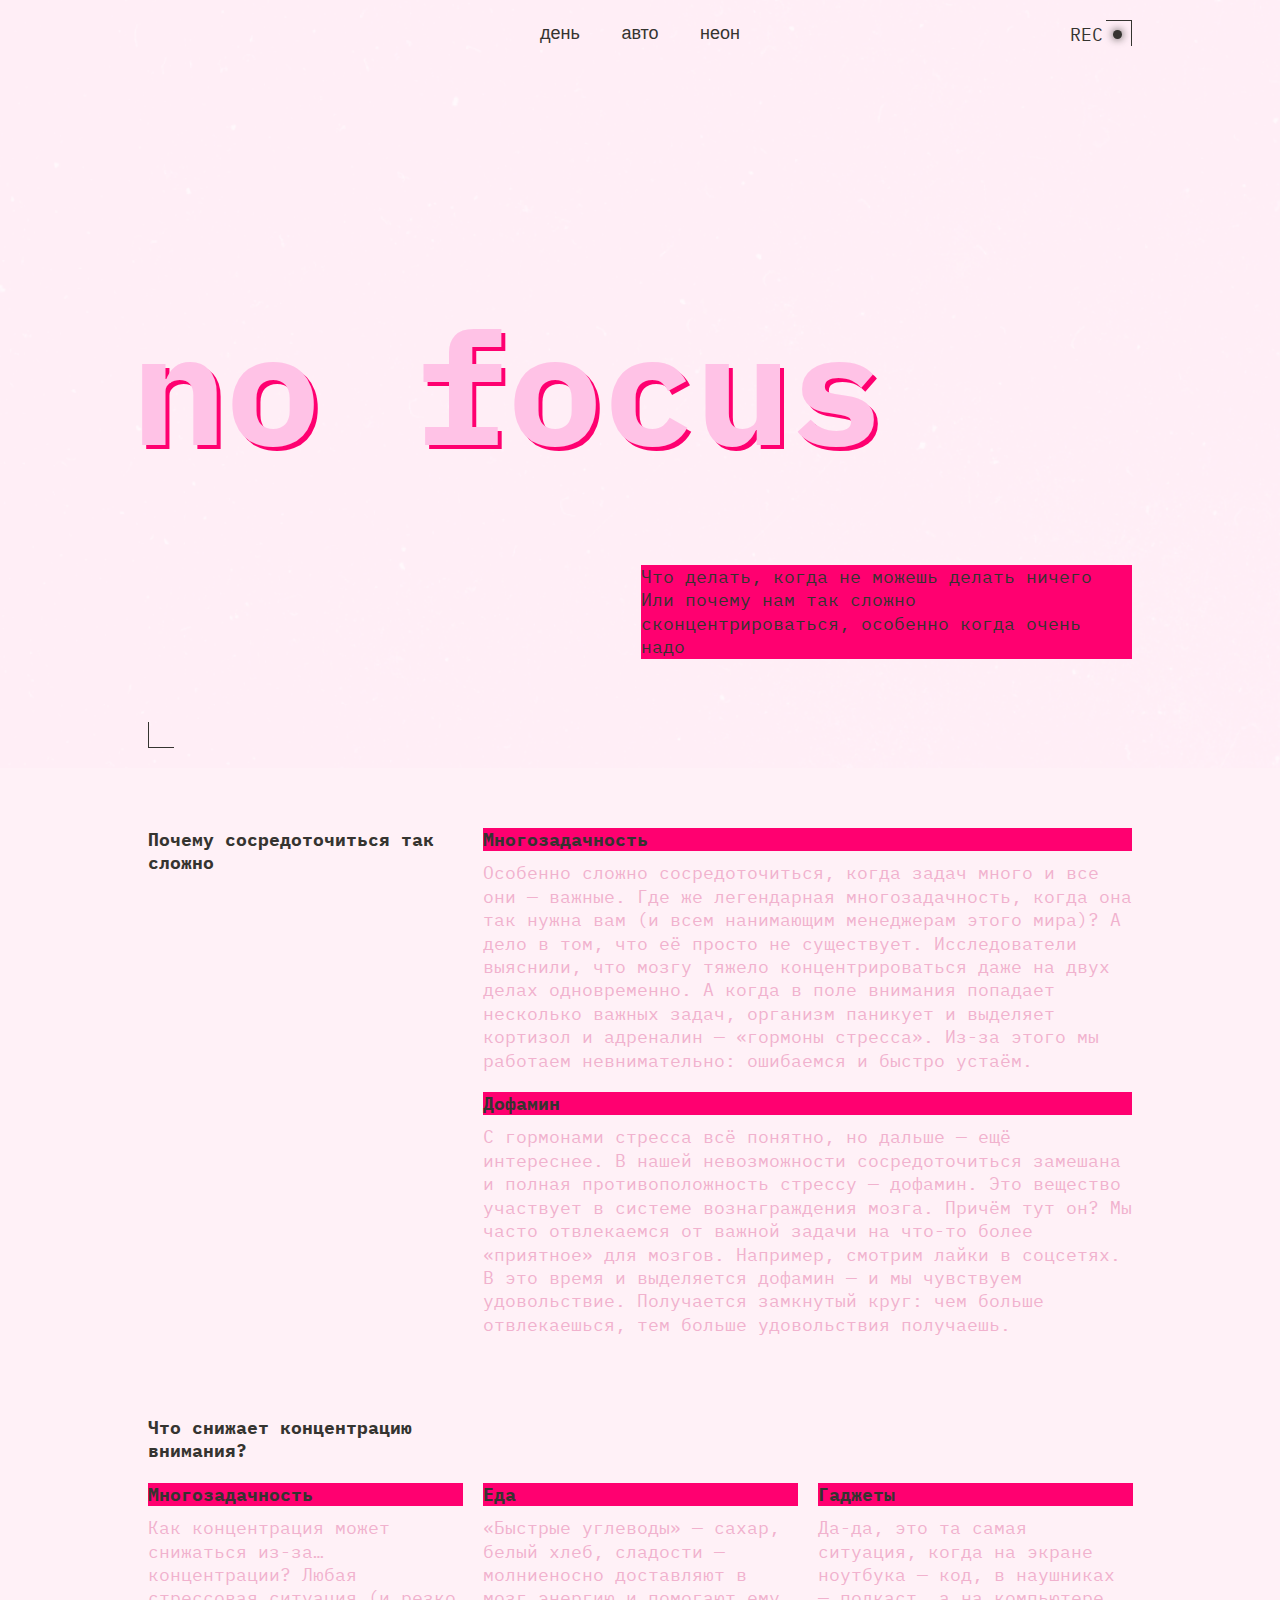
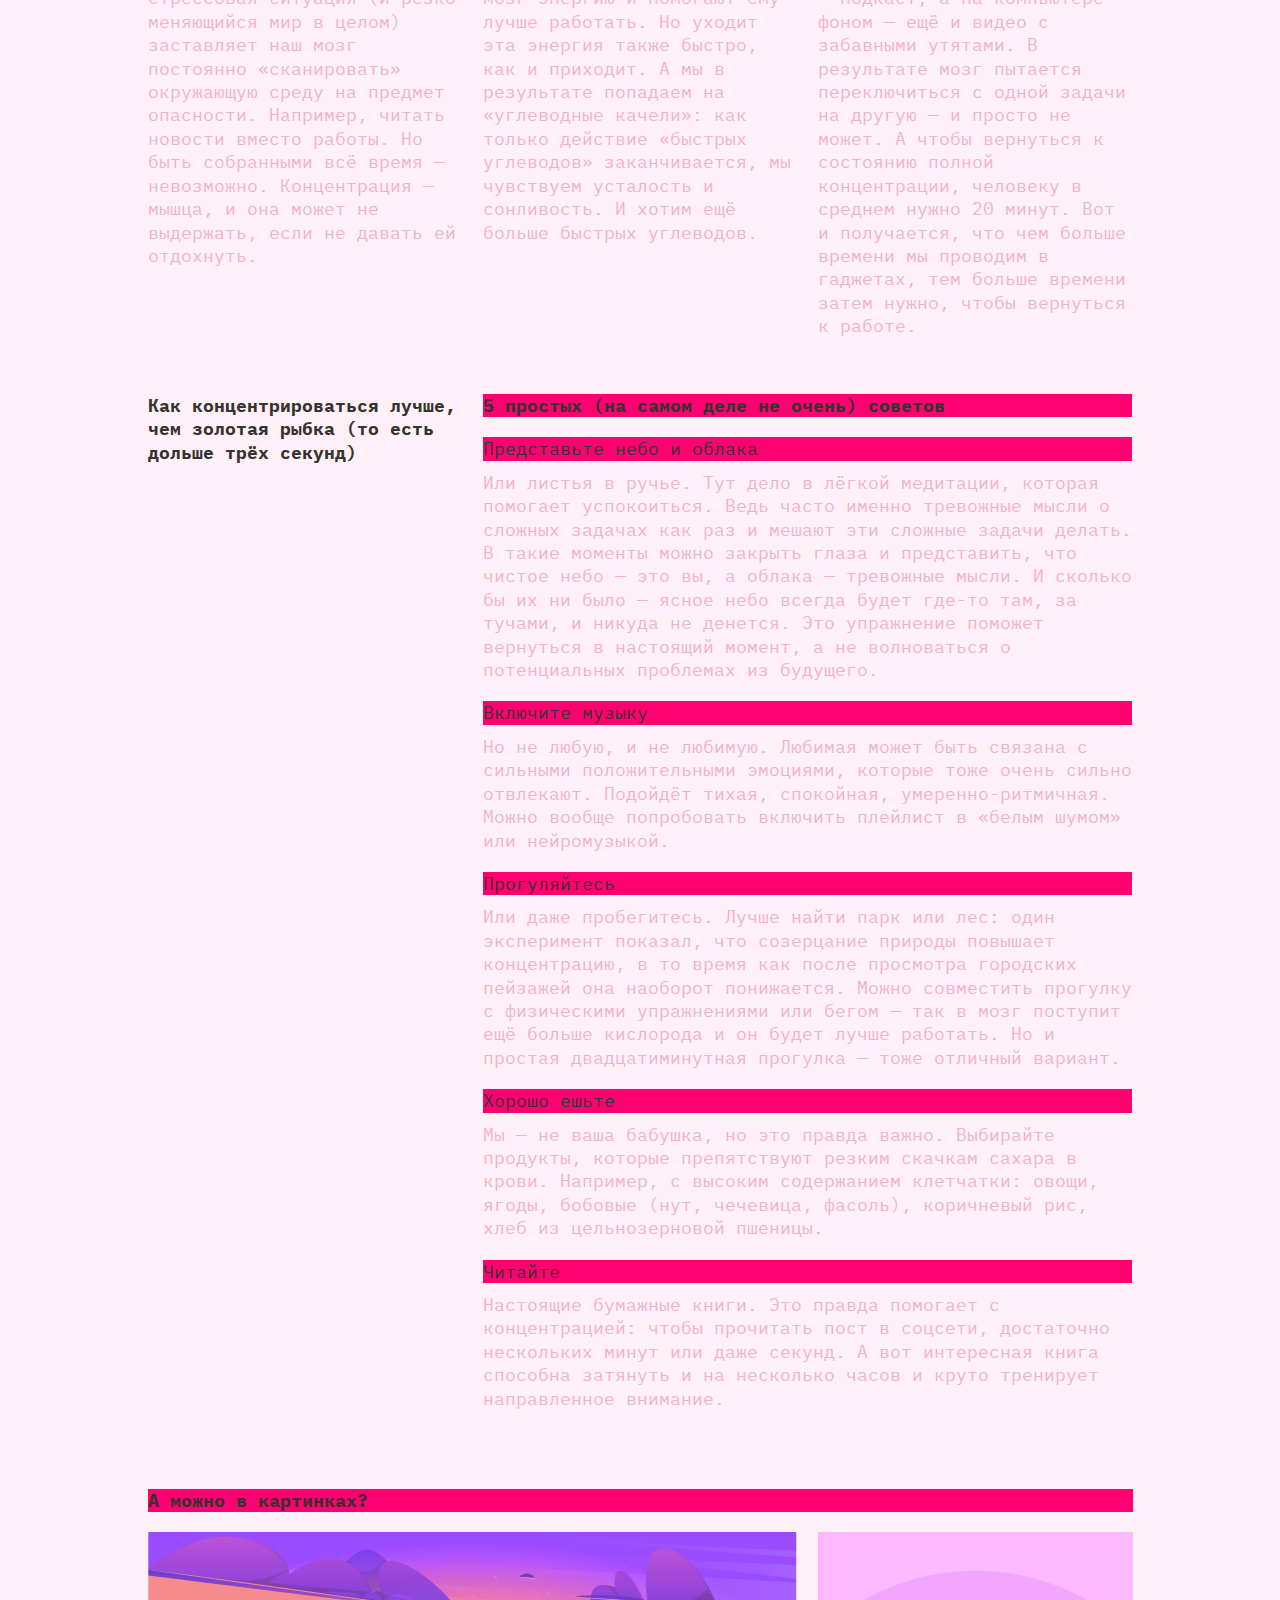
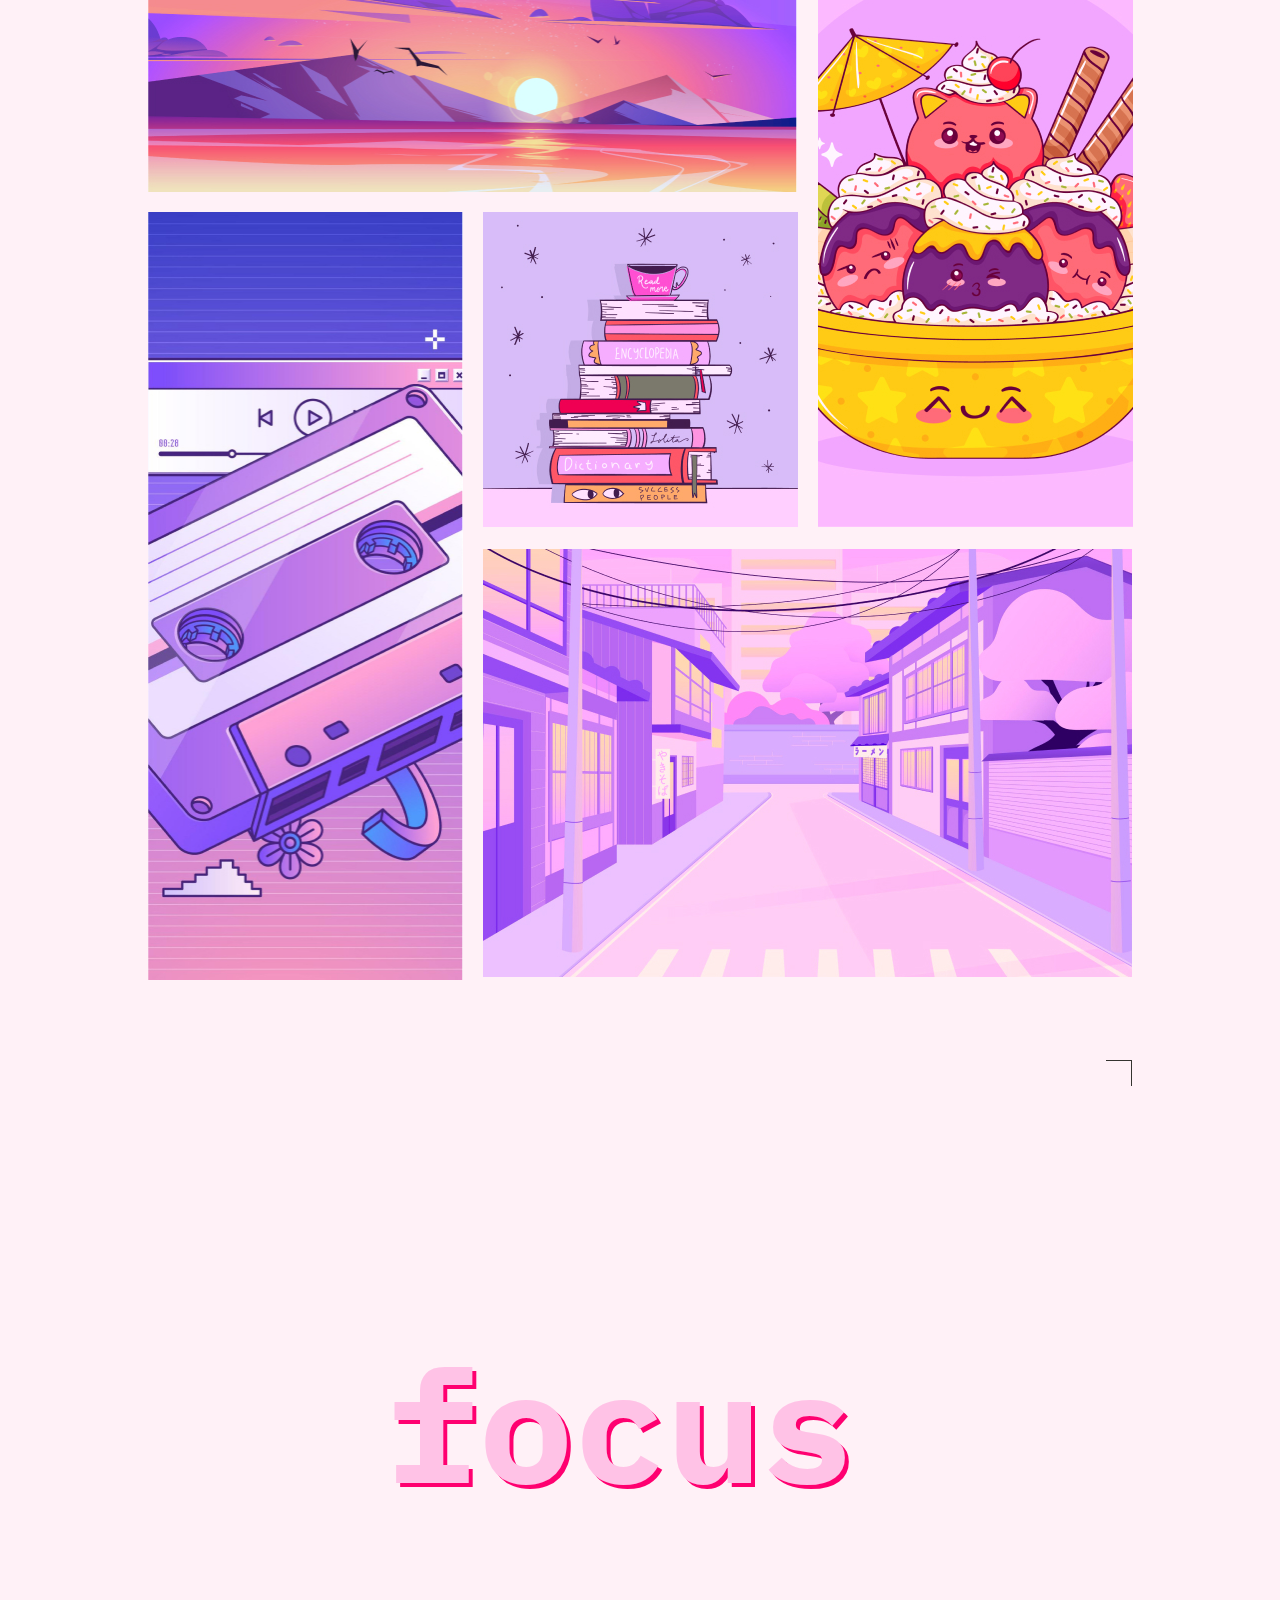
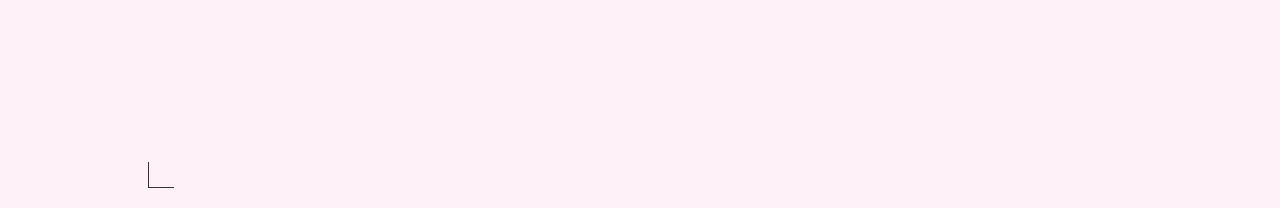
==== commit 45b8bba8: "white_and_dark_tem_fix_link" ====
--- a/src/index.html
+++ b/src/index.html
@@ -4,9 +4,9 @@
     <meta charset="UTF-8">
     <meta name="viewport" content="width=device-width, initial-scale=1.0">
     <title>nofocus_main_paiper</title>
-  <link rel="stylesheet" href="./style/main_style.css">
+    <link rel="stylesheet" href="./style/main_style.css">
 </head>
-<body>
+<body class="white-theme">
     <header>
         <div class="header_container flex_container">
             <div class="corner corner_main"></div>
@@ -16,13 +16,13 @@
                 <nav>
                     <ul class="navigation-container-link">
                         <li class="navigation-link">
-                            <button>день</button>
+                            <button id="themeToggleBlack">день</button>
                         </li>
                         <li class="navigation-link">
-                            <button>авто</button>
+                            <button >авто</button>
                         </li>
                         <li class="navigation-link">
-                            <button>неон</button>
+                            <button id="themeToggleWhite">неон</button>
                         </li>
                     </ul>
                 </nav>
@@ -41,7 +41,6 @@
             </div>
         </div>
     </header>
-
     <main class="why section_container">
         <div class="why_container flex_container">
             <div class="title-why title-block">
@@ -68,10 +67,7 @@
                 </div>
             </div>
         </div>
-
     </main>
-
-
     <section class="cause section_container">
         <div class="cause_container flex_container">
             <div class="title-cause">
@@ -105,7 +101,6 @@
             </div>
         </div>
     </section>
-
     <section class="how section_container">
         <div class="how_container flex_container">
             <div class="title-how title-block">
@@ -159,9 +154,6 @@
         </div>
 
     </section>
-
-
-
     <section class="gallery flex_container">
         <div class=" gallery_container">
             <div class="title-type-3">
@@ -188,5 +180,6 @@
             <div class="corner2 corner_main"></div>
         </div>
     </footer>
+    <script src="./js/script.js"></script>
 </body>
 </html>--- a/src/style/main_style.css
+++ b/src/style/main_style.css
@@ -1,20 +1,5 @@
 :root {
-  --background-color-title: #FF0070;
-  --text-color-h1: #DB00FF;
-  --text-color-h2: #FF0070;
-  --text-color-h3: #000028;
-  --text-color-p: #F1B2CE;
-
-
-
-  --background-color-title: #FF0070;
-  --text-color-title-focus: #DB00FF;
-  --text-color-title-block: #FF0070;
-  --text-color-title-type-3: #000028;
-  --text-color-paragraf: #F1B2CE;
-
   --width-mobile: 355px;
-  --background-color: #000028;
 }
 @font-face {
     font-weight: 700;
@@ -25,6 +10,27 @@
     font-weight: 400;
     font-family: IBMPlexMono;
     src: url("../fonts/IBMPlexMono-Regular.ttf");
+}
+.white-theme {
+  --background-color-title: #ff0070;
+  --text-color-title-focus: #ffc2e6;
+  --text-color-title-block: #353430;
+  --color-link: #353430;
+  --text-color-title-type-3: #353430;
+  --text-color-title: #;
+  --text-color-paragraf: #F1B2CE;
+  --background-color: #fff1f7;
+  --background-image: url("../img/cover-image-light.png");
+}
+.black-theme {
+  --background-color-title: #FF0070;
+  --text-color-title-focus: #DB00FF;
+  --text-color-title-block: #FF0070;
+  --color-link: #FF0070;
+  --text-color-title-type-3: #000028;
+  --text-color-paragraf: #F1B2CE;
+  --background-color: #000028;
+  --background-image: url("../img/cover-image-dark.svg");
 }
 html {
   margin: 0;
@@ -64,7 +70,7 @@
   justify-content: center;
   width: 100%;
   height: 768px;
-  background-image: url("../img/cover-image-dark.svg");
+  background-image: var(--background-image);
   background-position: center;
   background-repeat: no-repeat;
   background-size: cover;
@@ -136,28 +142,28 @@
   font-size: 157px;
   line-height: 0.5em;
   text-shadow: 4px 4px var(--background-color-title);
-  color: var(--text-color-h1);
+  color: var(--text-color-title-focus);
   margin: 0;
   padding: 0;
 }
 h2 {
   font-weight: 700;
   font-size: 18px;
-  color: var(--text-color-h2);
+  color: var(--text-color-title-block);
   margin: 0;
   padding: 0;
 }
 h3 {
   font-weight: 700;
   font-size: 18px;
-  color: var(--text-color-h3);
+  color: var(--text-color-title-type-3);
   background-color: var(--background-color-title);
   margin: 0;
 }
 p {
   margin: 0;
   padding: 0;
-  color: var(--text-color-p);
+  color: var(--text-color-paragraf);
   font-size: 18px;
   font-weight: 400;
   line-height: 23.4px; /* 130% */
@@ -173,15 +179,15 @@
   position: absolute;
   top: 20px;
   right: 20px;
-  border-top: 1px solid var(--text-color-h2);
-  border-right: 1px solid var(--text-color-h2);
+  border-top: 1px solid var(--color-link);
+  border-right: 1px solid var(--color-link);
 }
 .corner2 {
   position: absolute;
   left: 20px;
   bottom: 20px;
-  border-bottom: 1px solid var(--text-color-h2);
-  border-left: 1px solid var(--text-color-h2);
+  border-bottom: 1px solid var(--color-link);
+  border-left: 1px solid var(--color-link);
 }
 .navigation_container {
   display: flex;
@@ -194,20 +200,22 @@
 }
 .navigation-link {
   display: inline-flex;
+  box-sizing: border-box;
+  width: 70px;
   height: 26px;
   justify-content: center;
   align-items: center;
   flex-shrink: 0;
 }
 .navigation-link:focus {
-  border-bottom: 1px solid var(--background-color-title);
+  border-bottom: 1px solid var(--color-link);
 }
 .navigation-link:hover {
-  border: 1px solid var(--background-color-title);
+  border: 1px solid var(--color-link);
   opacity: 0.5;
 }
 .navigation-link > button {
-  color: var(--text-color-h2);
+  color: var(--color-link);
   font-size: 18px;
   font-weight: 400;
   line-height: 18px;
@@ -226,14 +234,14 @@
   font-size: 18px;
   font-weight: 400;
   line-height: 25px;
-  color: var(--text-color-h2);
+  color: var(--color-link);
 }
 .bulb-ellips{
   display: block;
   height: 9px;
   width: 9px;
-  background-color: var(--background-color-title);
-  filter: drop-shadow(0px 0px 4px var(--text-color-h2));
+  background-color: var(--color-link);
+  filter: drop-shadow(0px 0px 4px var(--color-link));
   border-radius: 50%;
   margin-right: 10px;
 }
@@ -253,10 +261,10 @@
   margin-left: auto;
   justify-content: end;
   display: block;
-  background-color: var(--text-color-h2);
+  background-color: var(--background-color-title);
 }
 .title-text > p {
-  color: var(--text-color-h3);
+  color: var(--text-color-title-type-3);
 }
 .title-block {
   display: flex;
@@ -275,7 +283,7 @@
   margin-bottom: 0;
 }
 .block-row > .title-type-3 > h3 {
-  color: var(--text-color-h3);
+  color: var(--text-color-title-type-3);
 }
 .title-cause {
   display: inline-block;
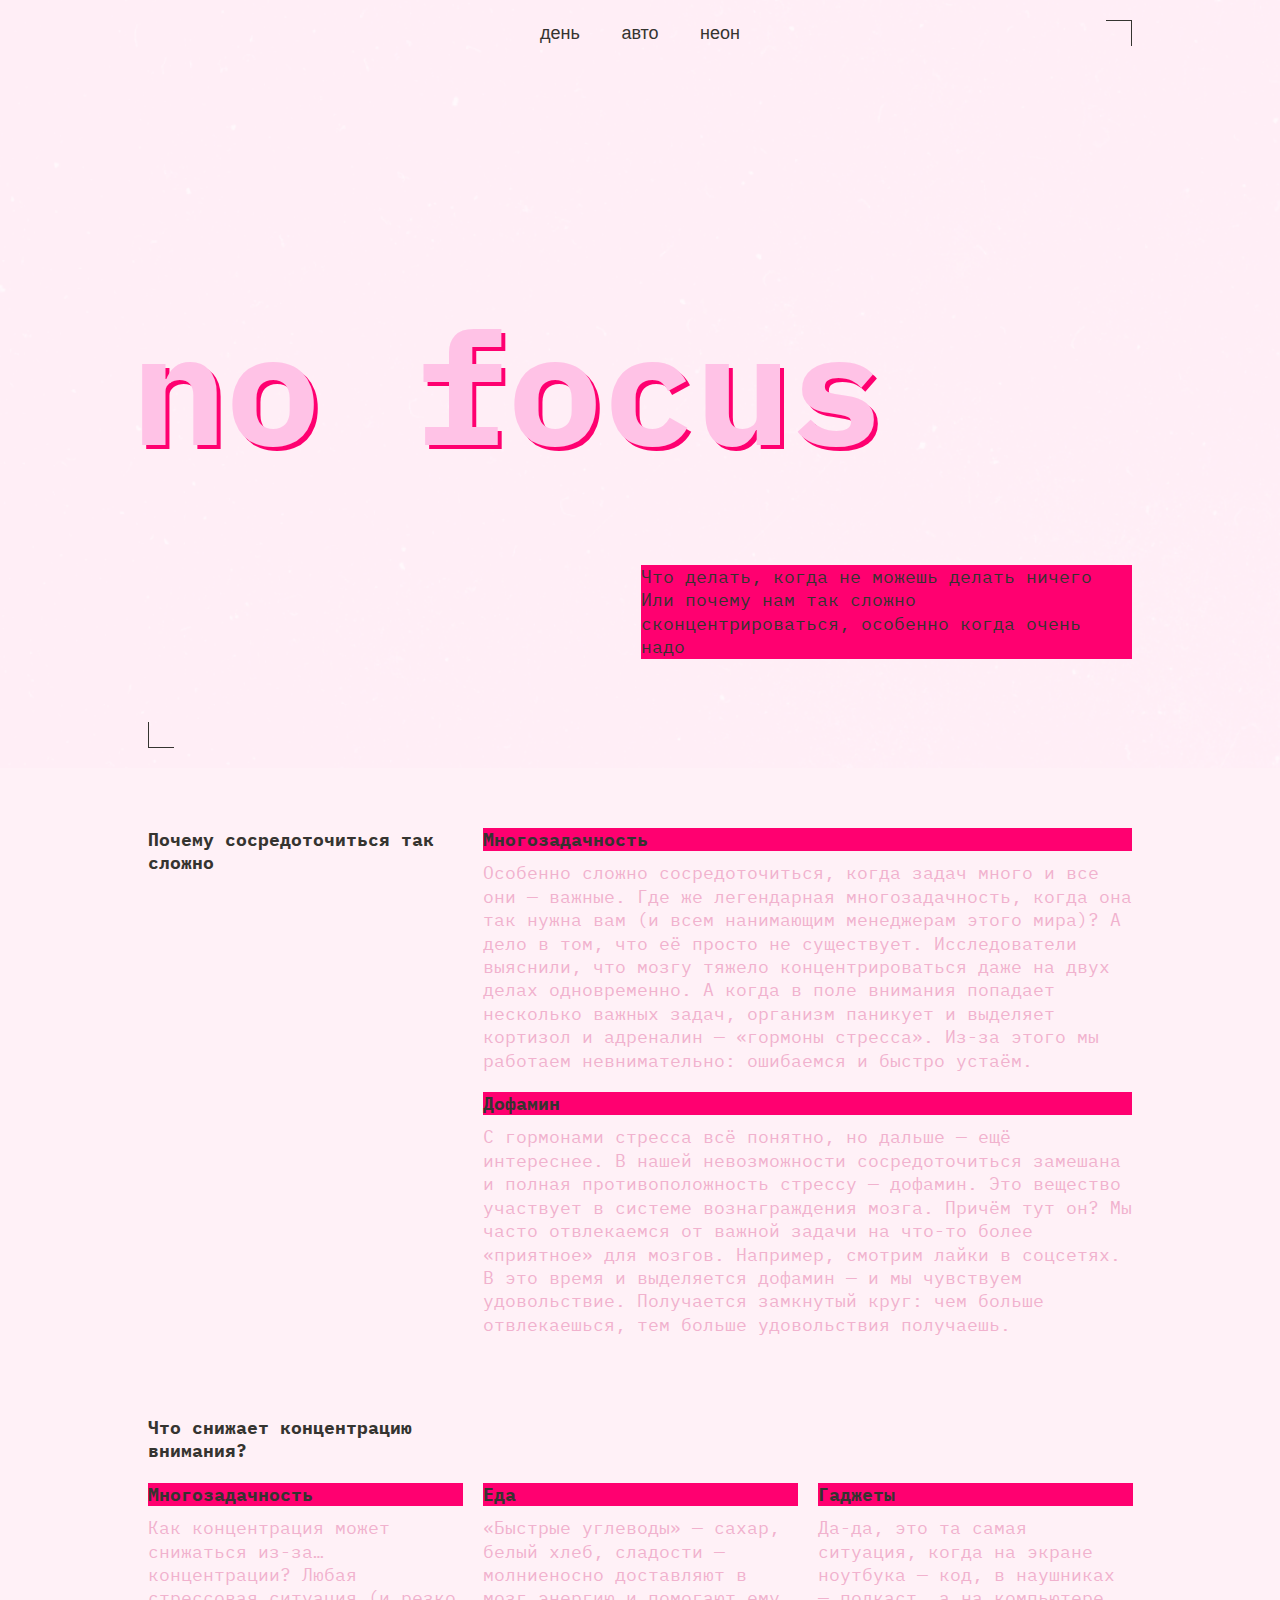
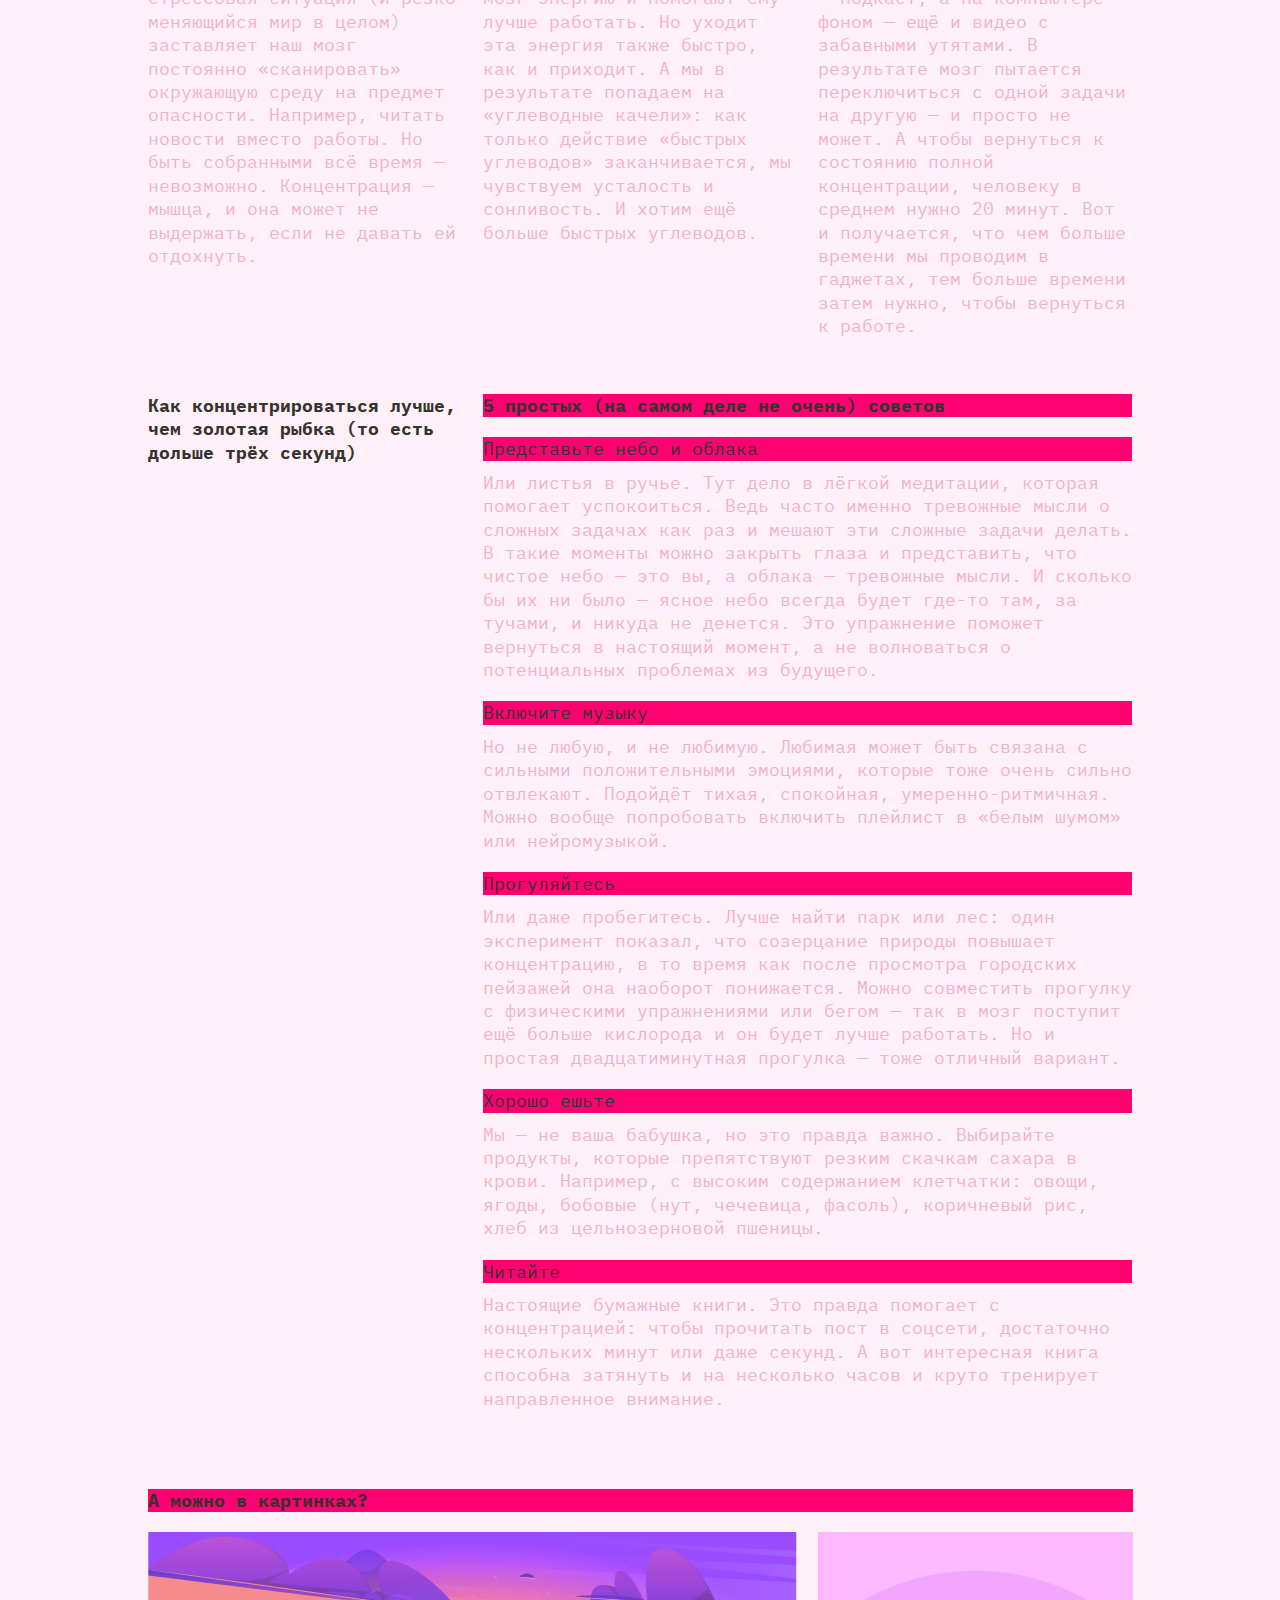
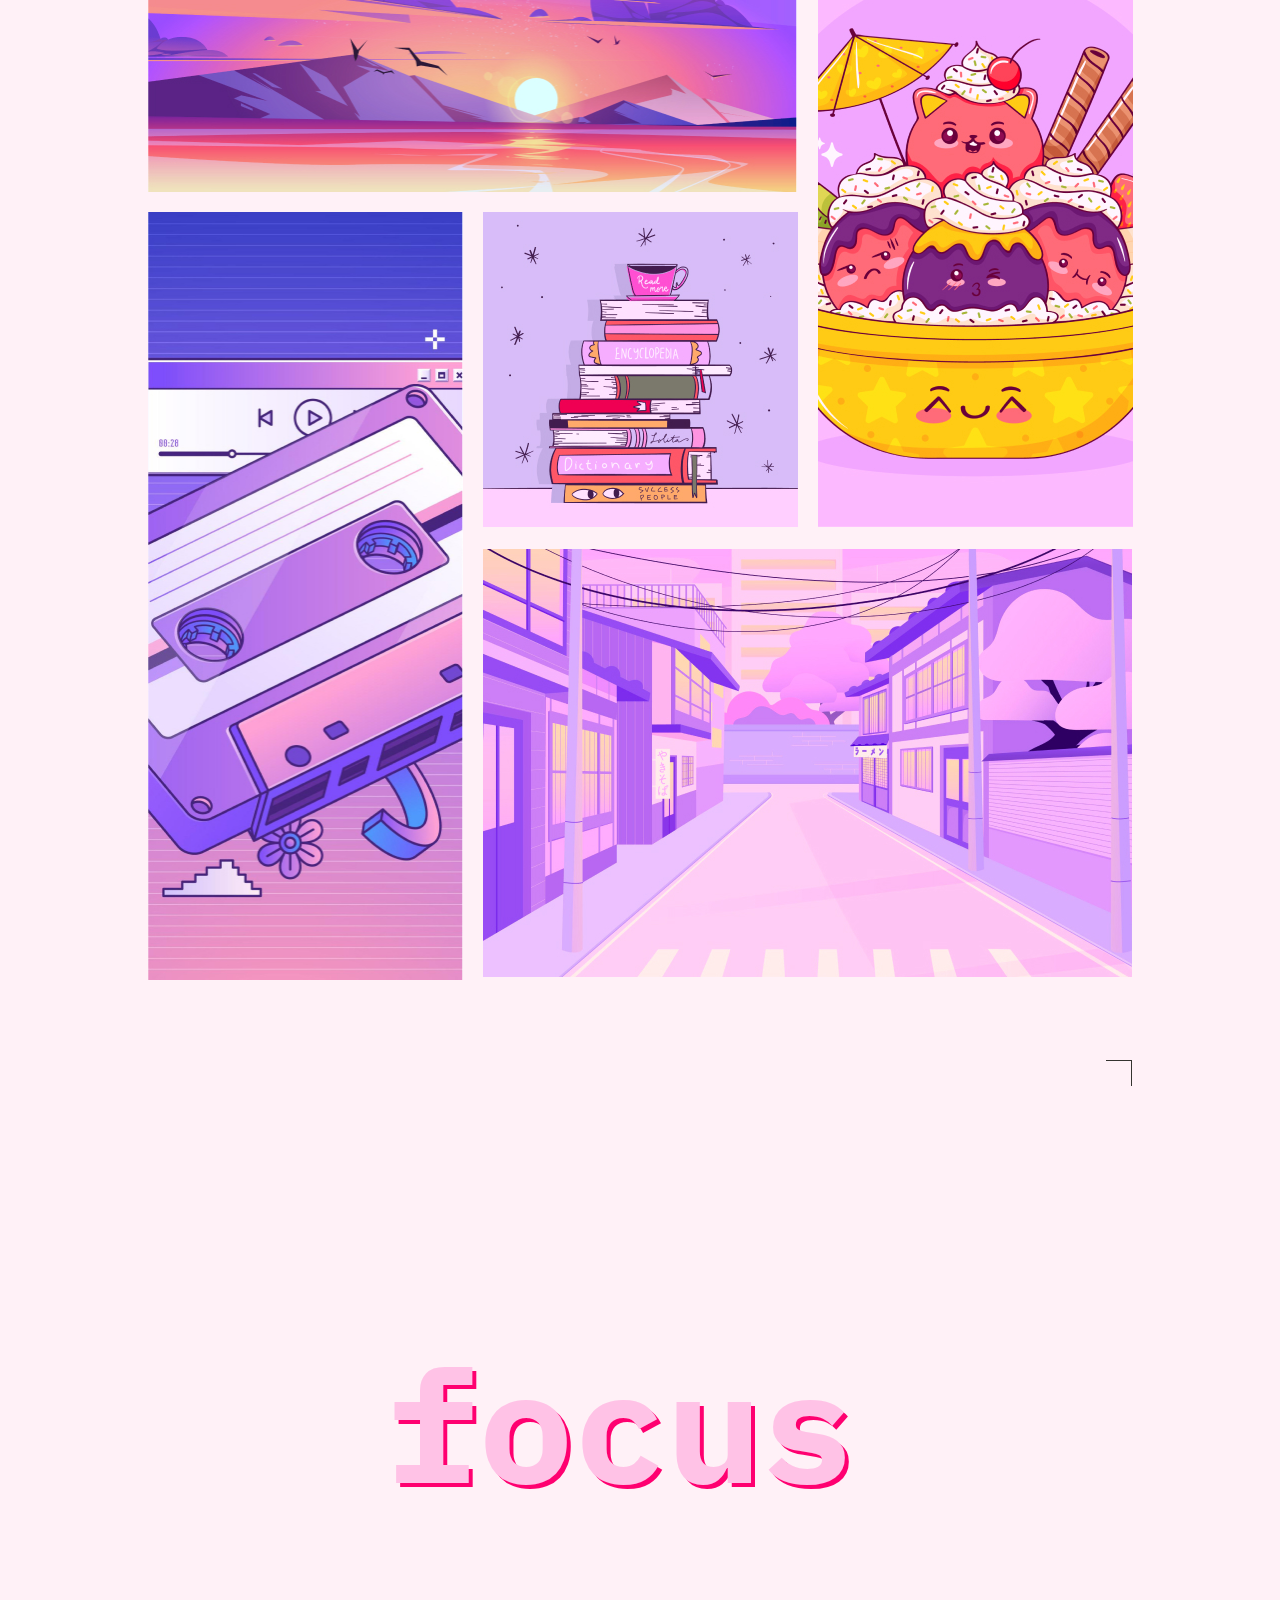
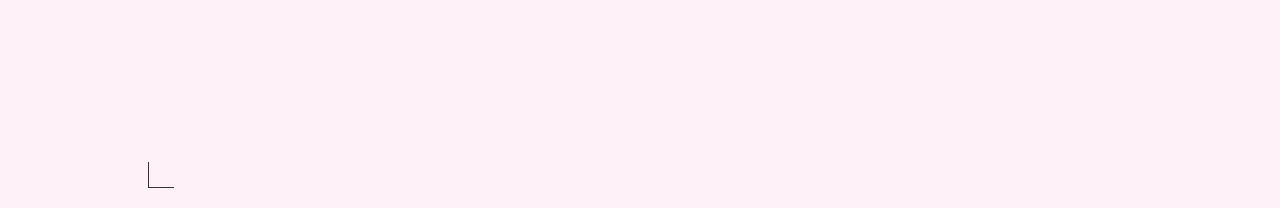
==== commit 4509f0b9: "add_icon" ====
--- a/src/index.html
+++ b/src/index.html
@@ -3,8 +3,9 @@
 <head>
     <meta charset="UTF-8">
     <meta name="viewport" content="width=device-width, initial-scale=1.0">
-    <title>nofocus_main_paiper</title>
+    <title>no_focus</title>
     <link rel="stylesheet" href="./style/main_style.css">
+    <link rel="shortcut icon" href="./img/icon.svg" type="image/svg">
 </head>
 <body class="white-theme">
     <header>
--- a/src/style/main_style.css
+++ b/src/style/main_style.css
@@ -17,10 +17,10 @@
   --text-color-title-block: #353430;
   --color-link: #353430;
   --text-color-title-type-3: #353430;
-  --text-color-title: #;
   --text-color-paragraf: #F1B2CE;
   --background-color: #fff1f7;
   --background-image: url("../img/cover-image-light.png");
+  --opacity_blub: 0;
 }
 .black-theme {
   --background-color-title: #FF0070;
@@ -31,6 +31,7 @@
   --text-color-paragraf: #F1B2CE;
   --background-color: #000028;
   --background-image: url("../img/cover-image-dark.svg");
+  --opacity_blub: 1;
 }
 html {
   margin: 0;
@@ -226,6 +227,7 @@
   height: 25px;
 }
 .bulb {
+  opacity: var(--opacity_blub);
   display: flex;
   align-items: center;
   gap: 10px;
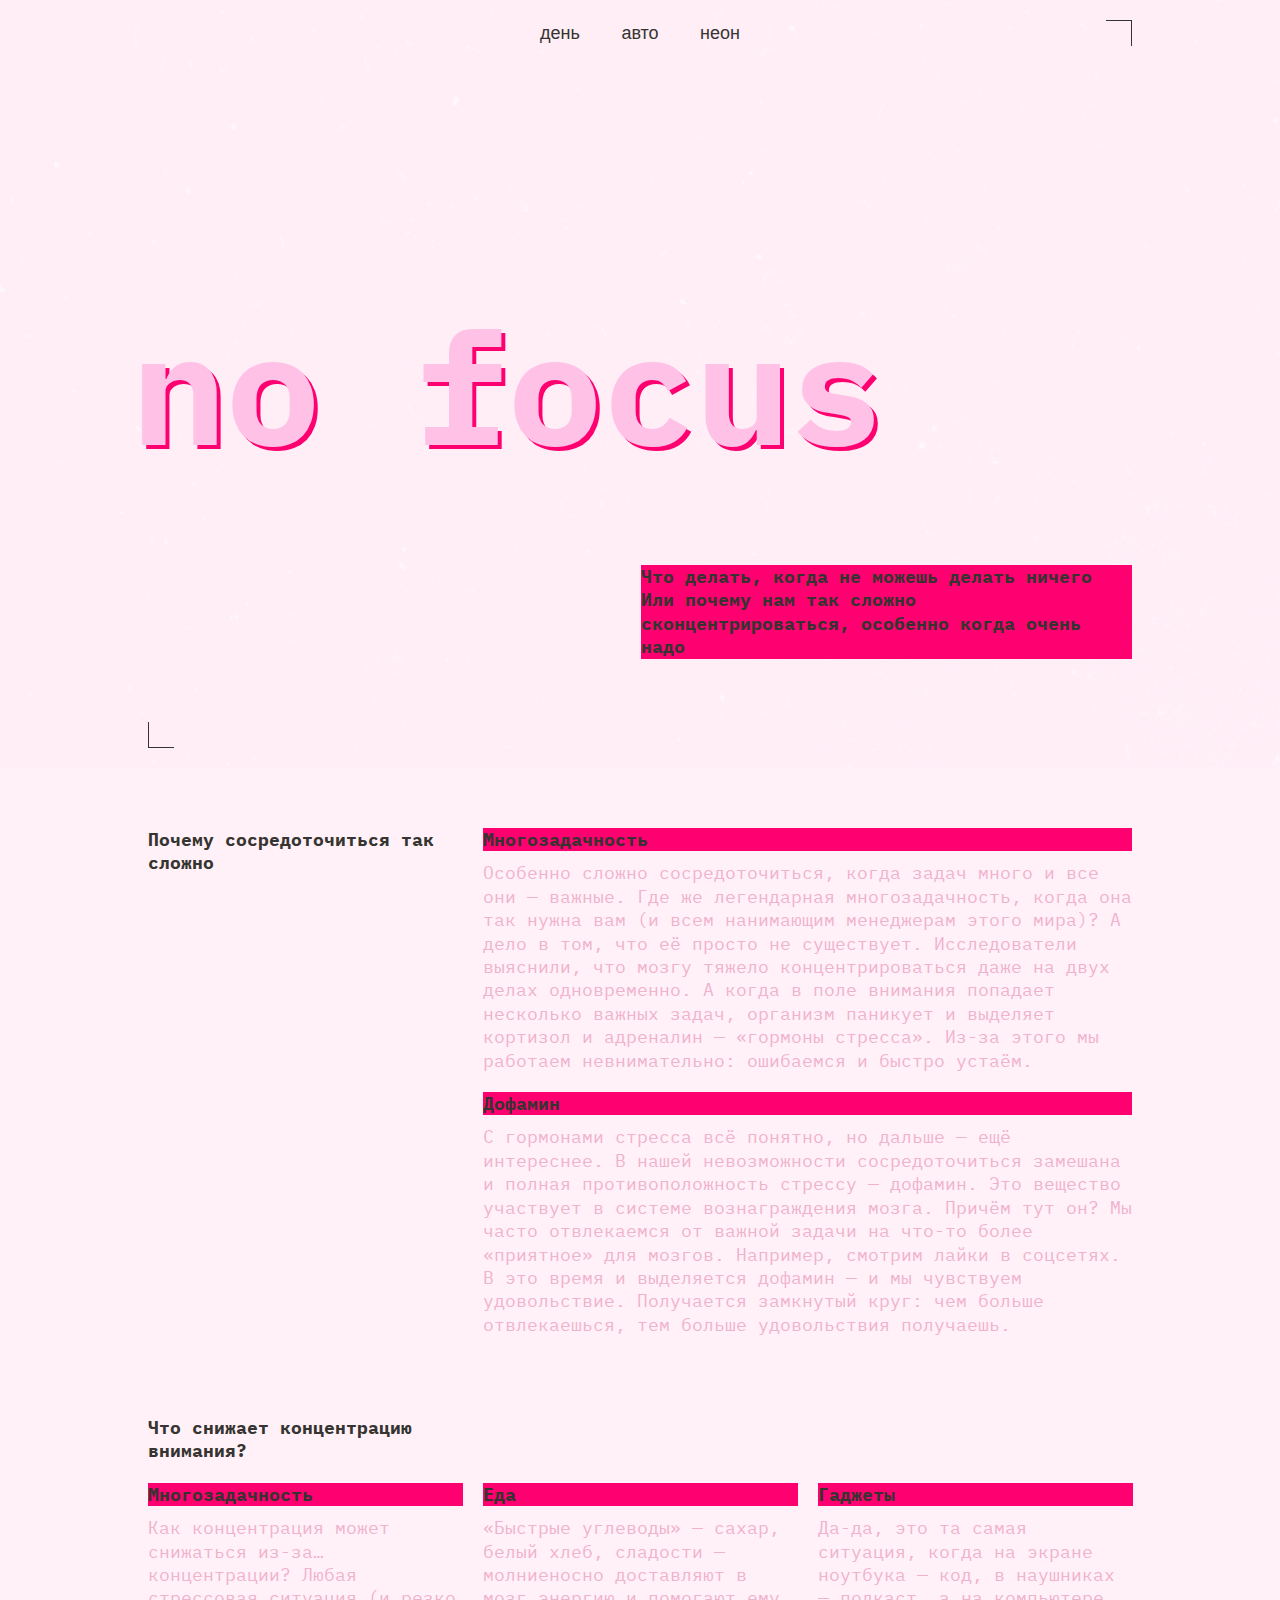
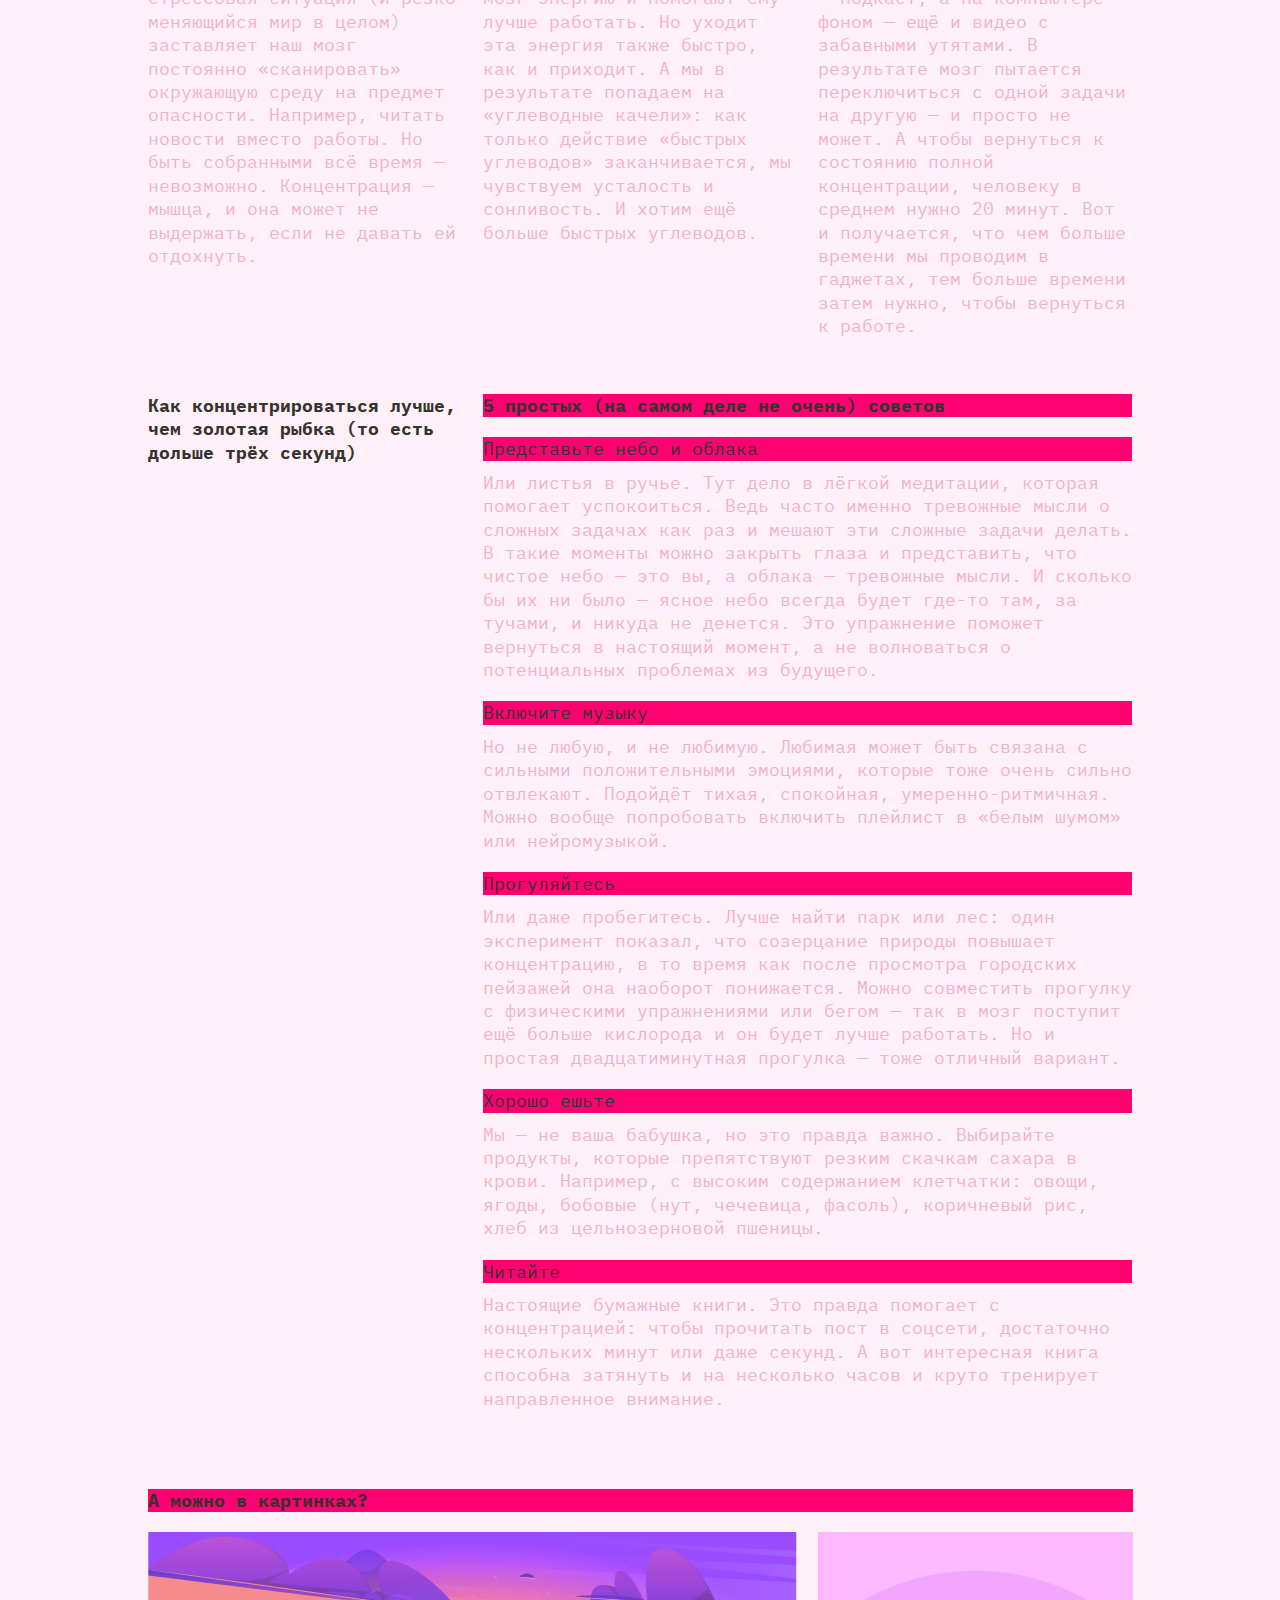
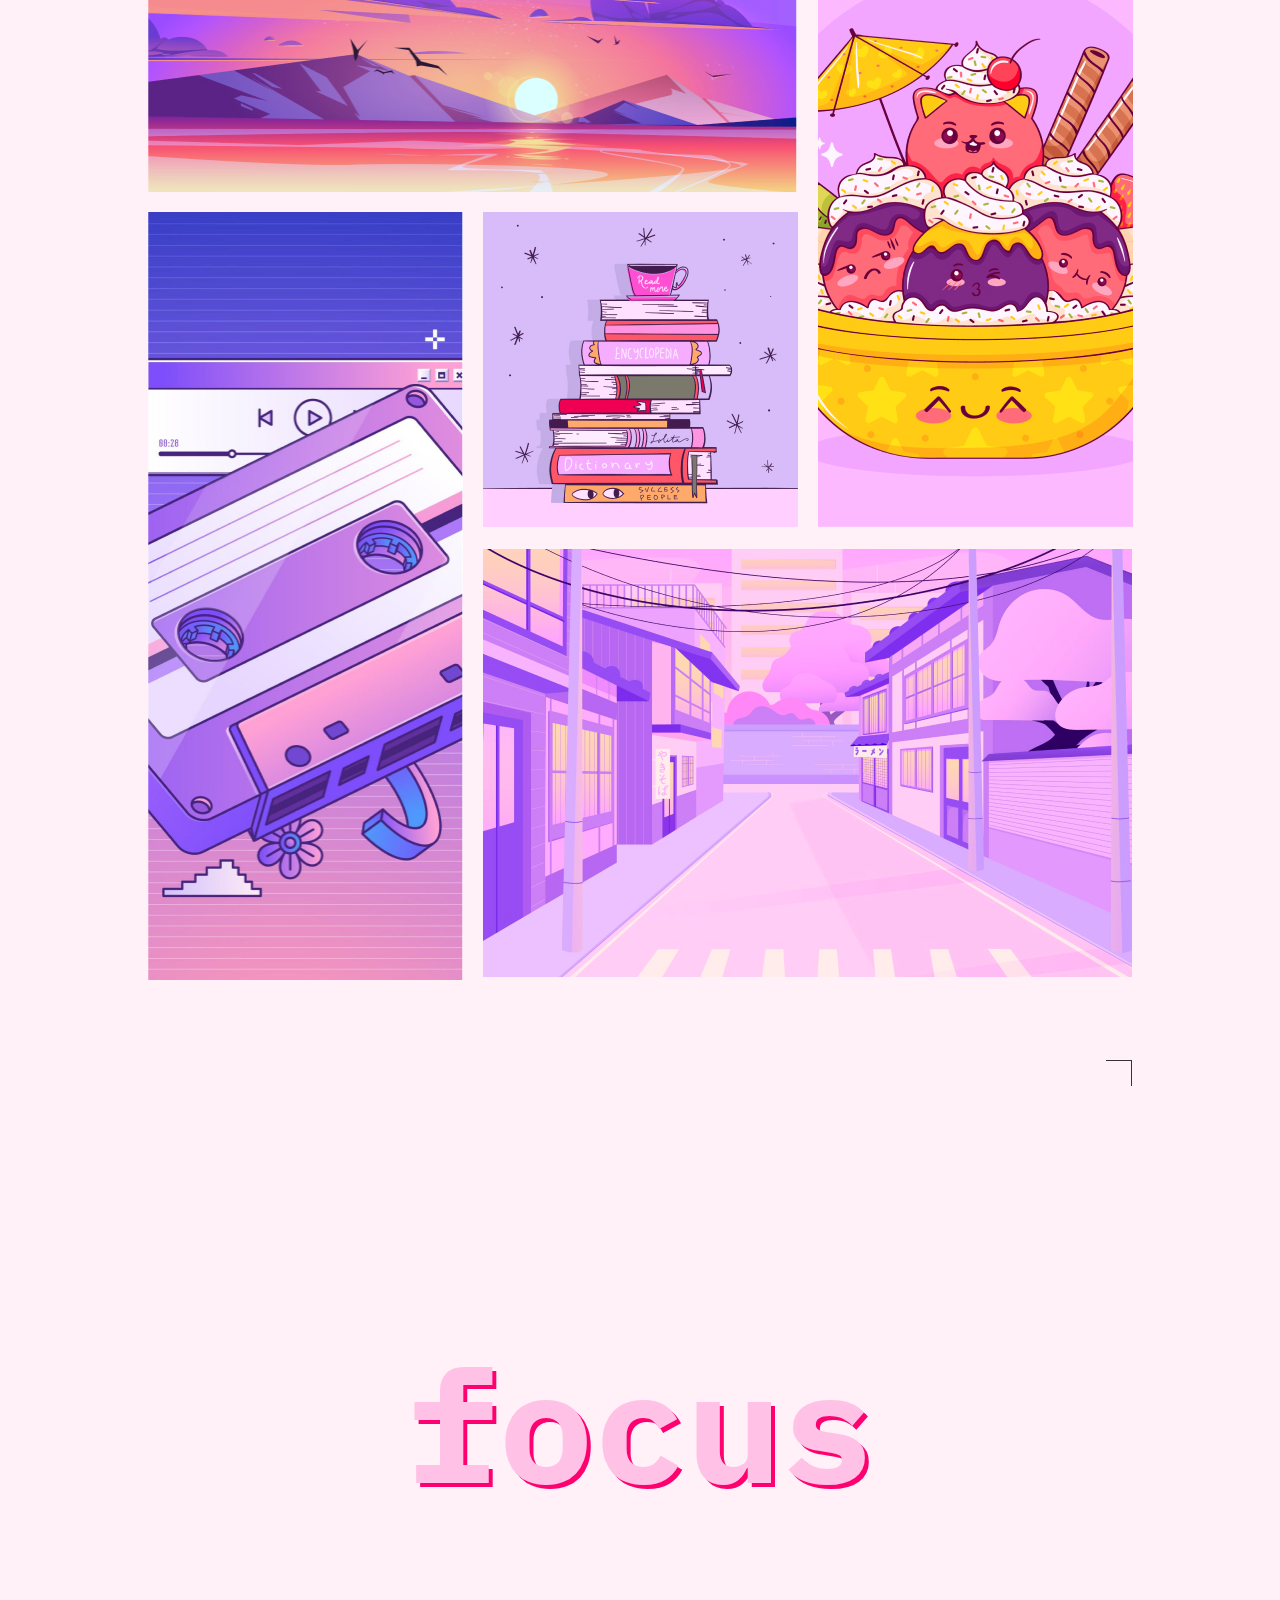
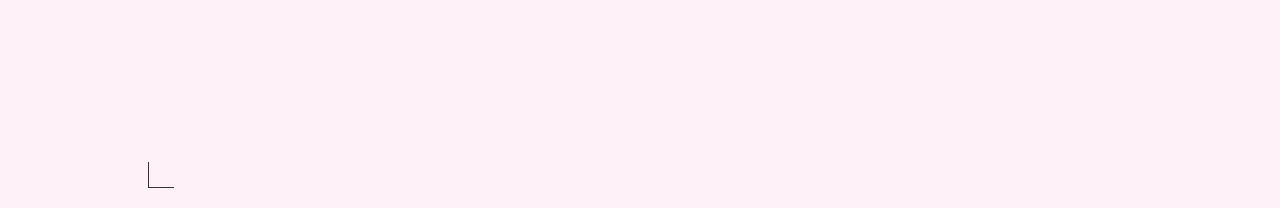
==== commit 9ab240d0: "fixed_div_tags" ====
--- a/src/index.html
+++ b/src/index.html
@@ -33,123 +33,69 @@
                 </div>
             </div>
             <div class="title">
-                <div class="title-focus">
-                    <h1>no focus</h1>
-                </div>
-                <div class="title-text">
-                    <p>Что делать, когда не можешь делать ничего Или почему нам так сложно сконцентрироваться, особенно когда очень надо</p>
-                </div>
+                <h1 class="title-focus">no focus</h1>
+                <p class="title-text">Что делать, когда не можешь делать ничего Или почему нам так сложно сконцентрироваться, особенно когда очень надо</p>
             </div>
         </div>
     </header>
     <main class="why section_container">
         <div class="why_container flex_container">
-            <div class="title-why title-block">
-                <h2>Почему сосредоточиться так сложно</h2>
-            </div>
+            <h2 class="title-why title-block">Почему сосредоточиться так сложно</h2>
             <div class="block-row-container">
                 <div class="block-row">
-                    <div class="title-type-3">
-                        <h3>Многозадачность</h3>
-                    </div>
-                    <div class="text">
-                        <p>
-                            Особенно сложно сосредоточиться, когда задач много и все они — важные. Где же легендарная многозадачность, когда она так нужна вам (и всем нанимающим менеджерам этого мира)? А дело в том, что её просто не существует. Исследователи выяснили, что мозгу тяжело концентрироваться даже на двух делах одновременно. А когда в поле внимания попадает несколько важных задач, организм паникует и выделяет кортизол и адреналин — «гормоны стресса». Из-за этого мы работаем невнимательно: ошибаемся и быстро устаём.
-                        </p>
-                    </div>
+                    <h3 class="title-type-3">Многозадачность</h3>
+                    <p class="text">Особенно сложно сосредоточиться, когда задач много и все они — важные. Где же легендарная многозадачность, когда она так нужна вам (и всем нанимающим менеджерам этого мира)? А дело в том, что её просто не существует. Исследователи выяснили, что мозгу тяжело концентрироваться даже на двух делах одновременно. А когда в поле внимания попадает несколько важных задач, организм паникует и выделяет кортизол и адреналин — «гормоны стресса». Из-за этого мы работаем невнимательно: ошибаемся и быстро устаём.</p>
                 </div>
                 <div class="block-row">
-                    <div class="title-type-3">
-                        <h3>Дофамин</h3>
-                    </div>
-                    <div class="text">
-                        <p>С гормонами стресса всё понятно, но дальше — ещё интереснее. В нашей невозможности сосредоточиться замешана и полная противоположность стрессу — дофамин. Это вещество участвует в системе вознаграждения мозга. Причём тут он? Мы часто отвлекаемся от важной задачи на что-то более «приятное» для мозгов. Например, смотрим лайки в соцсетях. В это время и выделяется дофамин — и мы чувствуем удовольствие. Получается замкнутый круг: чем больше отвлекаешься, тем больше удовольствия получаешь.</p>
-                    </div>
+                    <h3 class="title-type-3">Дофамин</h3>
+                    <p class="text">С гормонами стресса всё понятно, но дальше — ещё интереснее. В нашей невозможности сосредоточиться замешана и полная противоположность стрессу — дофамин. Это вещество участвует в системе вознаграждения мозга. Причём тут он? Мы часто отвлекаемся от важной задачи на что-то более «приятное» для мозгов. Например, смотрим лайки в соцсетях. В это время и выделяется дофамин — и мы чувствуем удовольствие. Получается замкнутый круг: чем больше отвлекаешься, тем больше удовольствия получаешь.</p>
                 </div>
             </div>
         </div>
     </main>
     <section class="cause section_container">
         <div class="cause_container flex_container">
-            <div class="title-cause">
-                <h2>Что снижает концентрацию внимания?</h2>
-            </div>
+            <h2 class="title-cause">Что снижает концентрацию внимания?</h2>
             <div class="block-column-container">
                 <div class="block-column">
-                    <div class="title-type-3">
-                        <h3>Многозадачность</h3>
-                    </div>
-                    <div class="text">
-                        <p>Как концентрация может снижаться из-за… концентрации? Любая стрессовая ситуация (и резко меняющийся мир в целом) заставляет наш мозг постоянно «сканировать» окружающую среду на предмет опасности. Например, читать новости вместо работы. Но быть собранными всё время — невозможно. Концентрация — мышца, и она может не выдержать, если не давать ей отдохнуть.</p>
-                    </div>
+                    <h3 class="title-type-3">Многозадачность</h3>
+                    <p class="text">Как концентрация может снижаться из-за… концентрации? Любая стрессовая ситуация (и резко меняющийся мир в целом) заставляет наш мозг постоянно «сканировать» окружающую среду на предмет опасности. Например, читать новости вместо работы. Но быть собранными всё время — невозможно. Концентрация — мышца, и она может не выдержать, если не давать ей отдохнуть.</p>
                 </div>
                 <div class="block-column">
-                    <div class="title-type-3">
-                        <h3>Еда</h3>
-                    </div>
-                    <div class="text">
-                        <p>«Быстрые углеводы» — сахар, белый хлеб, сладости — молниеносно доставляют в мозг энергию и помогают ему лучше работать. Но уходит эта энергия также быстро, как и приходит. А мы в результате попадаем на «углеводные качели»: как только действие «быстрых углеводов» заканчивается, мы чувствуем усталость и сонливость. И хотим ещё больше быстрых углеводов.</p>
-                    </div>
+                    <h3 class="title-type-3">Еда</h3>
+                    <p class="text">«Быстрые углеводы» — сахар, белый хлеб, сладости — молниеносно доставляют в мозг энергию и помогают ему лучше работать. Но уходит эта энергия также быстро, как и приходит. А мы в результате попадаем на «углеводные качели»: как только действие «быстрых углеводов» заканчивается, мы чувствуем усталость и сонливость. И хотим ещё больше быстрых углеводов.</p>
                 </div>
                 <div class="block-column">
-                    <div class="title-type-3">
-                        <h3>Гаджеты</h3>
-                    </div>
-                    <div class="text">
-                        <p>Да-да, это та самая ситуация, когда на экране ноутбука — код, в наушниках — подкаст, а на компьютере фоном — ещё и видео с забавными утятами. В результате мозг пытается переключиться с одной задачи на другую — и просто не может. А чтобы вернуться к состоянию полной концентрации, человеку в среднем нужно 20 минут. Вот и получается, что чем больше времени мы проводим в гаджетах, тем больше времени затем нужно, чтобы вернуться к работе.</p>
-                    </div>
+                    <h3 class="title-type-3">Гаджеты</h3>
+                    <p class="text">Да-да, это та самая ситуация, когда на экране ноутбука — код, в наушниках — подкаст, а на компьютере фоном — ещё и видео с забавными утятами. В результате мозг пытается переключиться с одной задачи на другую — и просто не может. А чтобы вернуться к состоянию полной концентрации, человеку в среднем нужно 20 минут. Вот и получается, что чем больше времени мы проводим в гаджетах, тем больше времени затем нужно, чтобы вернуться к работе.</p>
                 </div>
             </div>
         </div>
     </section>
     <section class="how section_container">
         <div class="how_container flex_container">
-            <div class="title-how title-block">
-                <h2>Как концентрироваться лучше, чем золотая рыбка (то есть дольше трёх секунд)</h2>
-            </div>
+            <h2 class="title-how title-block">Как концентрироваться лучше, чем золотая рыбка (то есть дольше трёх секунд)</h2>
             <div class="block-row-container">
-                <div class="adviсe title-type-3">
-                    <h3>5 простых (на самом деле не очень) советов</h3>
+                <h3 class="adviсe title-type-3">5 простых (на самом деле не очень) советов</h3>
+                <div class="block-row">
+                    <h3 class="title-type-3">Представьте небо и облака</h3>
+                    <p class="text">Или листья в ручье. Тут дело в лёгкой медитации, которая помогает успокоиться. Ведь часто именно тревожные мысли о сложных задачах как раз и мешают эти сложные задачи делать. В такие моменты можно закрыть глаза и представить, что чистое небо — это вы, а облака — тревожные мысли. И сколько бы их ни было — ясное небо всегда будет где-то там, за тучами, и никуда не денется. Это упражнение поможет вернуться в настоящий момент, а не волноваться о потенциальных проблемах из будущего.</p>
                 </div>
                 <div class="block-row">
-                    <div class="title-type-3">
-                        <h3>Представьте небо и облака</h3>
-                    </div>
-                    <div class="text">
-                        <p>Или листья в ручье. Тут дело в лёгкой медитации, которая помогает успокоиться. Ведь часто именно тревожные мысли о сложных задачах как раз и мешают эти сложные задачи делать. В такие моменты можно закрыть глаза и представить, что чистое небо — это вы, а облака — тревожные мысли. И сколько бы их ни было — ясное небо всегда будет где-то там, за тучами, и никуда не денется. Это упражнение поможет вернуться в настоящий момент, а не волноваться о потенциальных проблемах из будущего.</p>
-                    </div>
+                    <h3 class="title-type-3">Включите музыку</h3>
+                    <p class="text">Но не любую, и не любимую. Любимая может быть связана с сильными положительными эмоциями, которые тоже очень сильно отвлекают. Подойдёт тихая, спокойная, умеренно-ритмичная. Можно вообще попробовать включить плейлист в «белым шумом» или нейромузыкой.</p>
                 </div>
                 <div class="block-row">
-                    <div class="title-type-3">
-                        <h3>Включите музыку</h3>
-                    </div>
-                    <div class="text">
-                        <p>Но не любую, и не любимую. Любимая может быть связана с сильными положительными эмоциями, которые тоже очень сильно отвлекают. Подойдёт тихая, спокойная, умеренно-ритмичная. Можно вообще попробовать включить плейлист в «белым шумом» или нейромузыкой.</p>
-                    </div>
+                    <h3 class="title-type-3">Прогуляйтесь</h3>
+                    <p class="text">Или даже пробегитесь. Лучше найти парк или лес: один эксперимент показал, что созерцание природы повышает концентрацию, в то время как после просмотра городских пейзажей она наоборот понижается. Можно совместить прогулку с физическими упражнениями или бегом — так в мозг поступит ещё больше кислорода и он будет лучше работать. Но и простая двадцатиминутная прогулка — тоже отличный вариант.</p>
                 </div>
                 <div class="block-row">
-                    <div class="title-type-3">
-                        <h3>Прогуляйтесь</h3>
-                    </div>
-                    <div class="text">
-                        <p>Или даже пробегитесь. Лучше найти парк или лес: один эксперимент показал, что созерцание природы повышает концентрацию, в то время как после просмотра городских пейзажей она наоборот понижается. Можно совместить прогулку с физическими упражнениями или бегом — так в мозг поступит ещё больше кислорода и он будет лучше работать. Но и простая двадцатиминутная прогулка — тоже отличный вариант.</p>
-                    </div>
+                    <h3 class="title-type-3">Хорошо ешьте</h3>
+                    <p class="text">Мы — не ваша бабушка, но это правда важно. Выбирайте продукты, которые препятствуют резким скачкам сахара в крови. Например, с высоким содержанием клетчатки: овощи, ягоды, бобовые (нут, чечевица, фасоль), коричневый рис, хлеб из цельнозерновой пшеницы.</p>
                 </div>
                 <div class="block-row">
-                    <div class="title-type-3">
-                        <h3>Хорошо ешьте</h3>
-                    </div>
-                    <div class="text">
-                        <p>Мы — не ваша бабушка, но это правда важно. Выбирайте продукты, которые препятствуют резким скачкам сахара в крови. Например, с высоким содержанием клетчатки: овощи, ягоды, бобовые (нут, чечевица, фасоль), коричневый рис, хлеб из цельнозерновой пшеницы.</p>
-                    </div>
-                </div>
-                <div class="block-row">
-                    <div class="title-type-3">
-                        <h3>Читайте</h3>
-                    </div>
-                    <div class="text">
-                        <p>Настоящие бумажные книги. Это правда помогает с концентрацией: чтобы прочитать пост в соцсети, достаточно нескольких минут или даже секунд. А вот интересная книга способна затянуть и на несколько часов и круто тренирует направленное внимание.</p>
-                    </div>
+                    <h3 class="title-type-3">Читайте</h3>
+                    <p class="text">Настоящие бумажные книги. Это правда помогает с концентрацией: чтобы прочитать пост в соцсети, достаточно нескольких минут или даже секунд. А вот интересная книга способна затянуть и на несколько часов и круто тренирует направленное внимание.</p>
                 </div>
             </div>
         </div>
@@ -157,9 +103,7 @@
     </section>
     <section class="gallery flex_container">
         <div class=" gallery_container">
-            <div class="title-type-3">
-                <h3>А можно в картинках?</h3>
-            </div>
+            <h3 class="title-type-3">А можно в картинках?</h3>
             <div class="gallery-container-img">
                 <img class="img_item1 img_item" src="./img/gallery_img_1.jpg" alt="Котиков не будет, 404">
                 <img class="img_item2 img_item" src="./img/gallery_img_2.jpg" alt="Котиков не будет, 404">
@@ -173,9 +117,7 @@
     <footer>
         <div class="footer_container flex_container">
             <div class="title_container">
-                <div class="title-focus">
-                    <h1>focus</h1>
-                </div>
+                <h1 class="title-focus">focus</h1>
             </div>
             <div class="corner corner_main"></div>
             <div class="corner2 corner_main"></div>
--- a/src/style/main_style.css
+++ b/src/style/main_style.css
@@ -38,7 +38,7 @@
   padding: 0;
 } 
 body {
-  font-family: IBMPlexMono;
+  font-family: IBMPlexMono, Arial, sans-serif;
   font-weight: 400;
   font-size: 18px;
   line-height: 1.3em;
@@ -170,7 +170,7 @@
   line-height: 23.4px; /* 130% */
 }
 .title-type-3 {
-  padding-bottom: 10px;
+  margin-bottom: 10px;
 }
 .corner_main {
   width: 25px;
@@ -259,14 +259,15 @@
   left: -20px;
 } 
 .title-text {
+  font-weight: 700;
   width: 491px;
   margin-left: auto;
   justify-content: end;
   display: block;
   background-color: var(--background-color-title);
-}
-.title-text > p {
   color: var(--text-color-title-type-3);
+}
+.title-text {
 }
 .title-block {
   display: flex;
@@ -284,7 +285,7 @@
 .block-row:last-child {
   margin-bottom: 0;
 }
-.block-row > .title-type-3 > h3 {
+.block-row > .title-type-3 {
   color: var(--text-color-title-type-3);
 }
 .title-cause {
@@ -303,7 +304,7 @@
 .block-column {
   width: 32%;
 }
-.how > .how_container > .block-row-container > .block-row > .title-type-3 > h3 {
+.how > .how_container > .block-row-container > .block-row > .title-type-3 {
   font-weight: 400;
 }
 .adviсe {
@@ -311,7 +312,7 @@
   margin-bottom: 20px;
 } 
 .gallery_container > .title-type-3 {
-  padding-bottom: 20px;
+  margin-bottom: 20px;
 }
 .gallery-container-img {
   height: 100%;
@@ -361,8 +362,10 @@
   margin: 0;
   justify-content: center;
   align-items: center;
+  left: 0px;
 
 }
+
 @media (max-width: 1023px) {
   .flex_container {
     width: 768px;
@@ -433,7 +436,7 @@
     height: 99px;
     width: 576.84px;
   }
-  .title-focus > h1 {
+  .title-focus {
     font-size: 120px;
   }
   .title-text {
@@ -547,9 +550,9 @@
     height: 192px;
     left: 0;
   }
-  .title-focus > h1 {
-  font-size: 116px;
-  line-height: 82.5%;
+  .title-focus {
+    font-size: 116px;
+    line-height: 82.5%;
   }
   .title-text {
     width: var(--width-mobile);
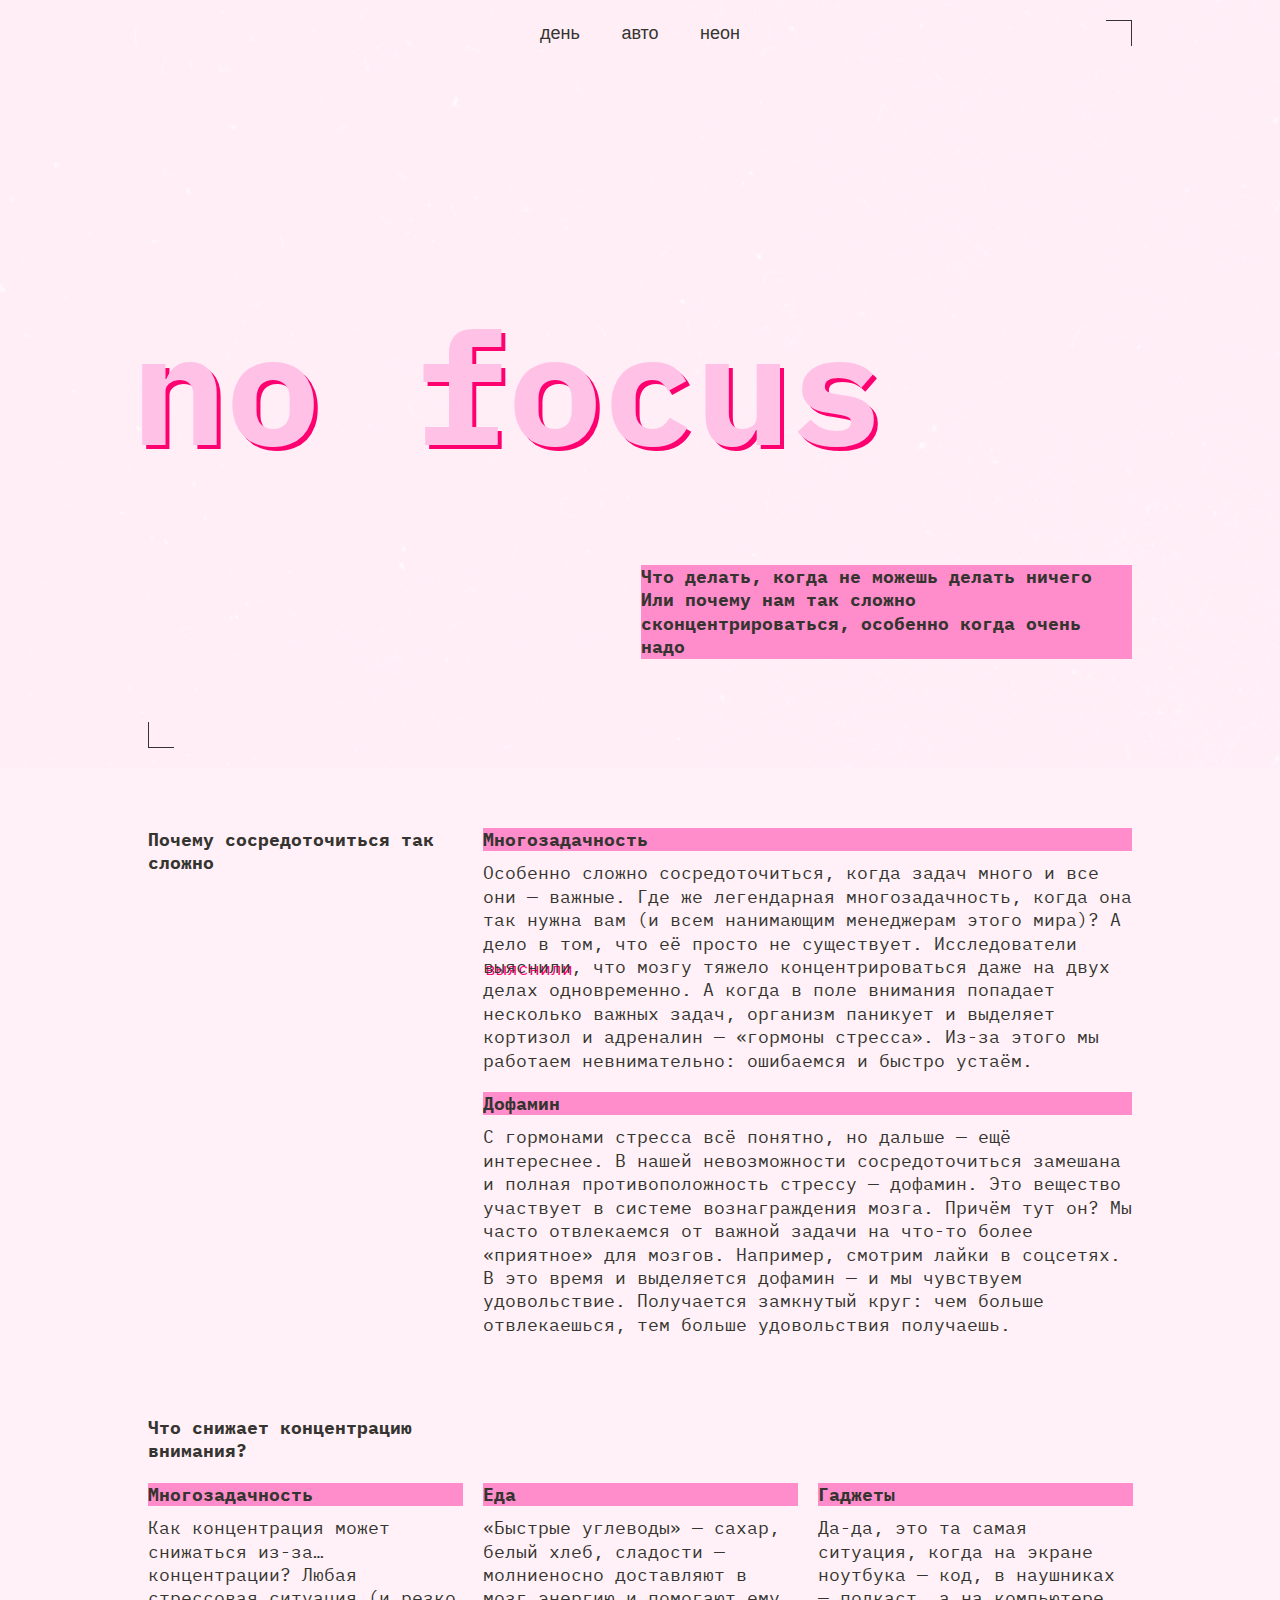
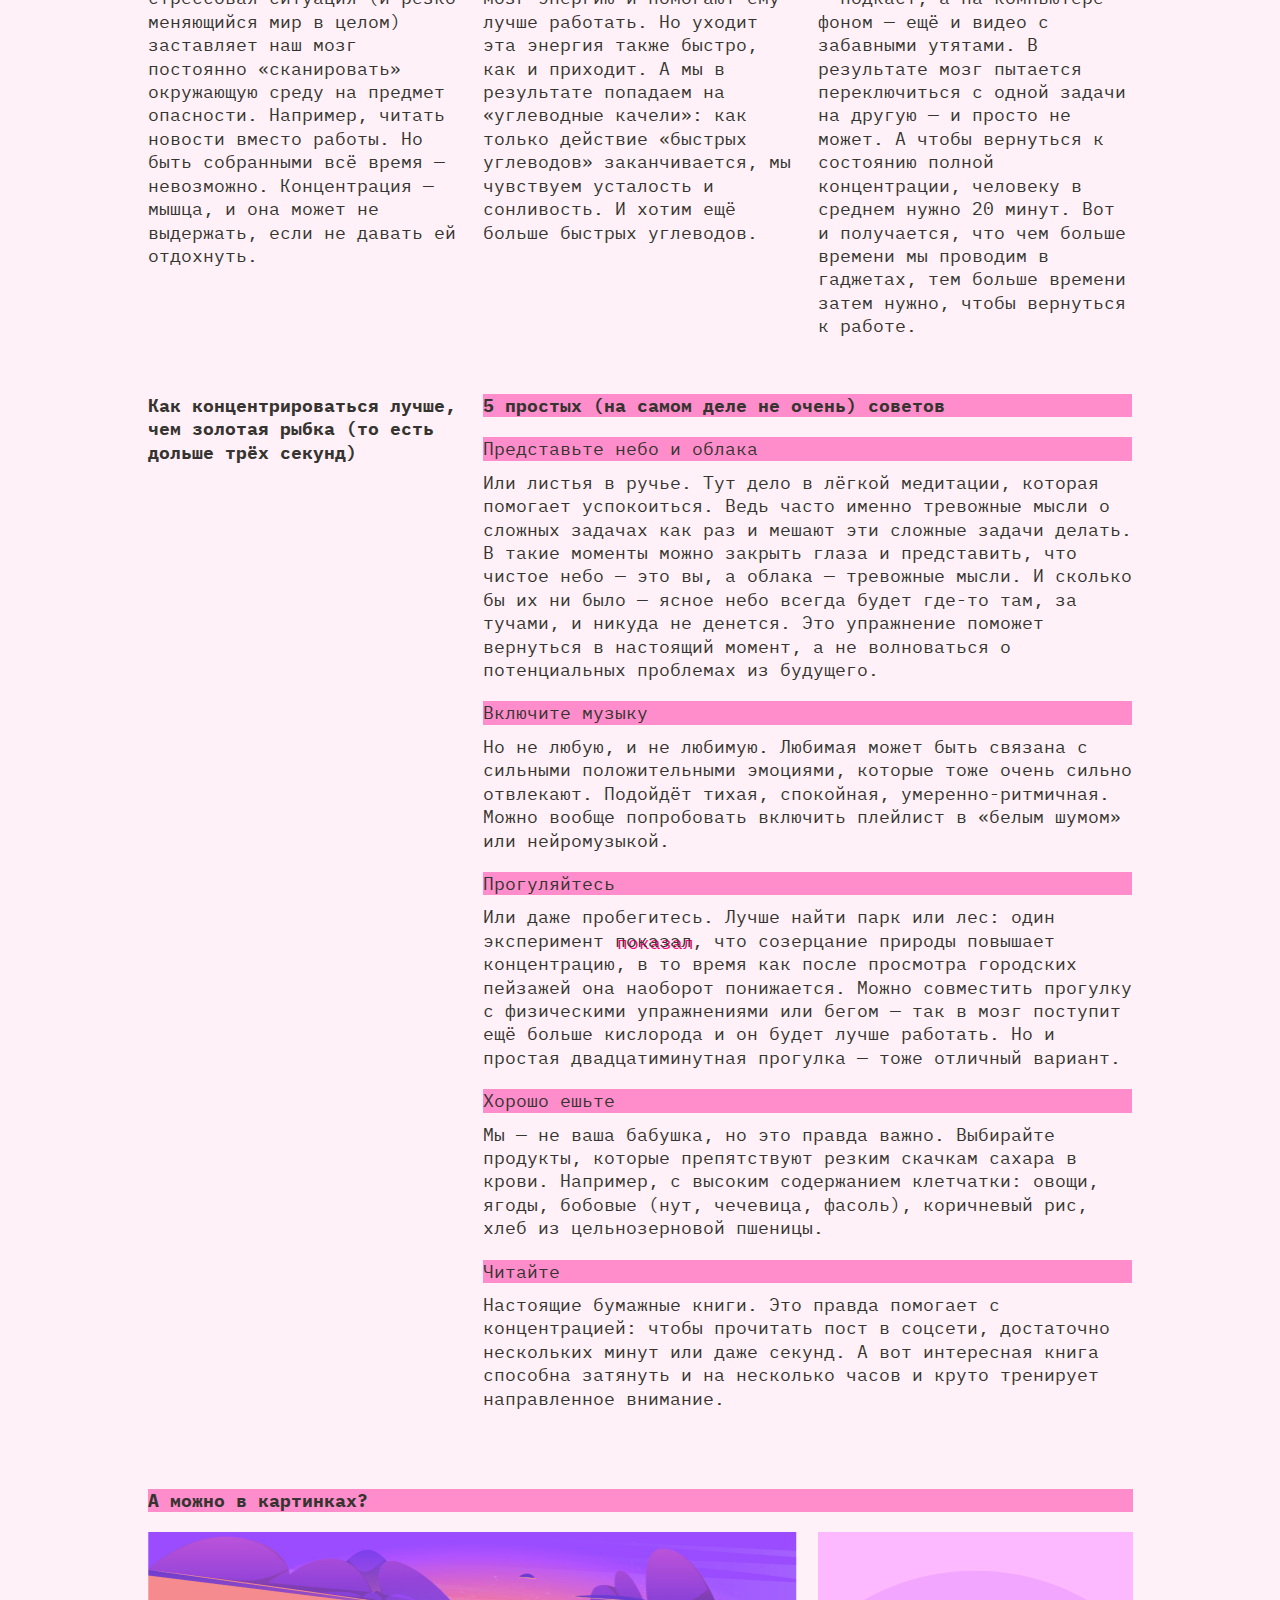
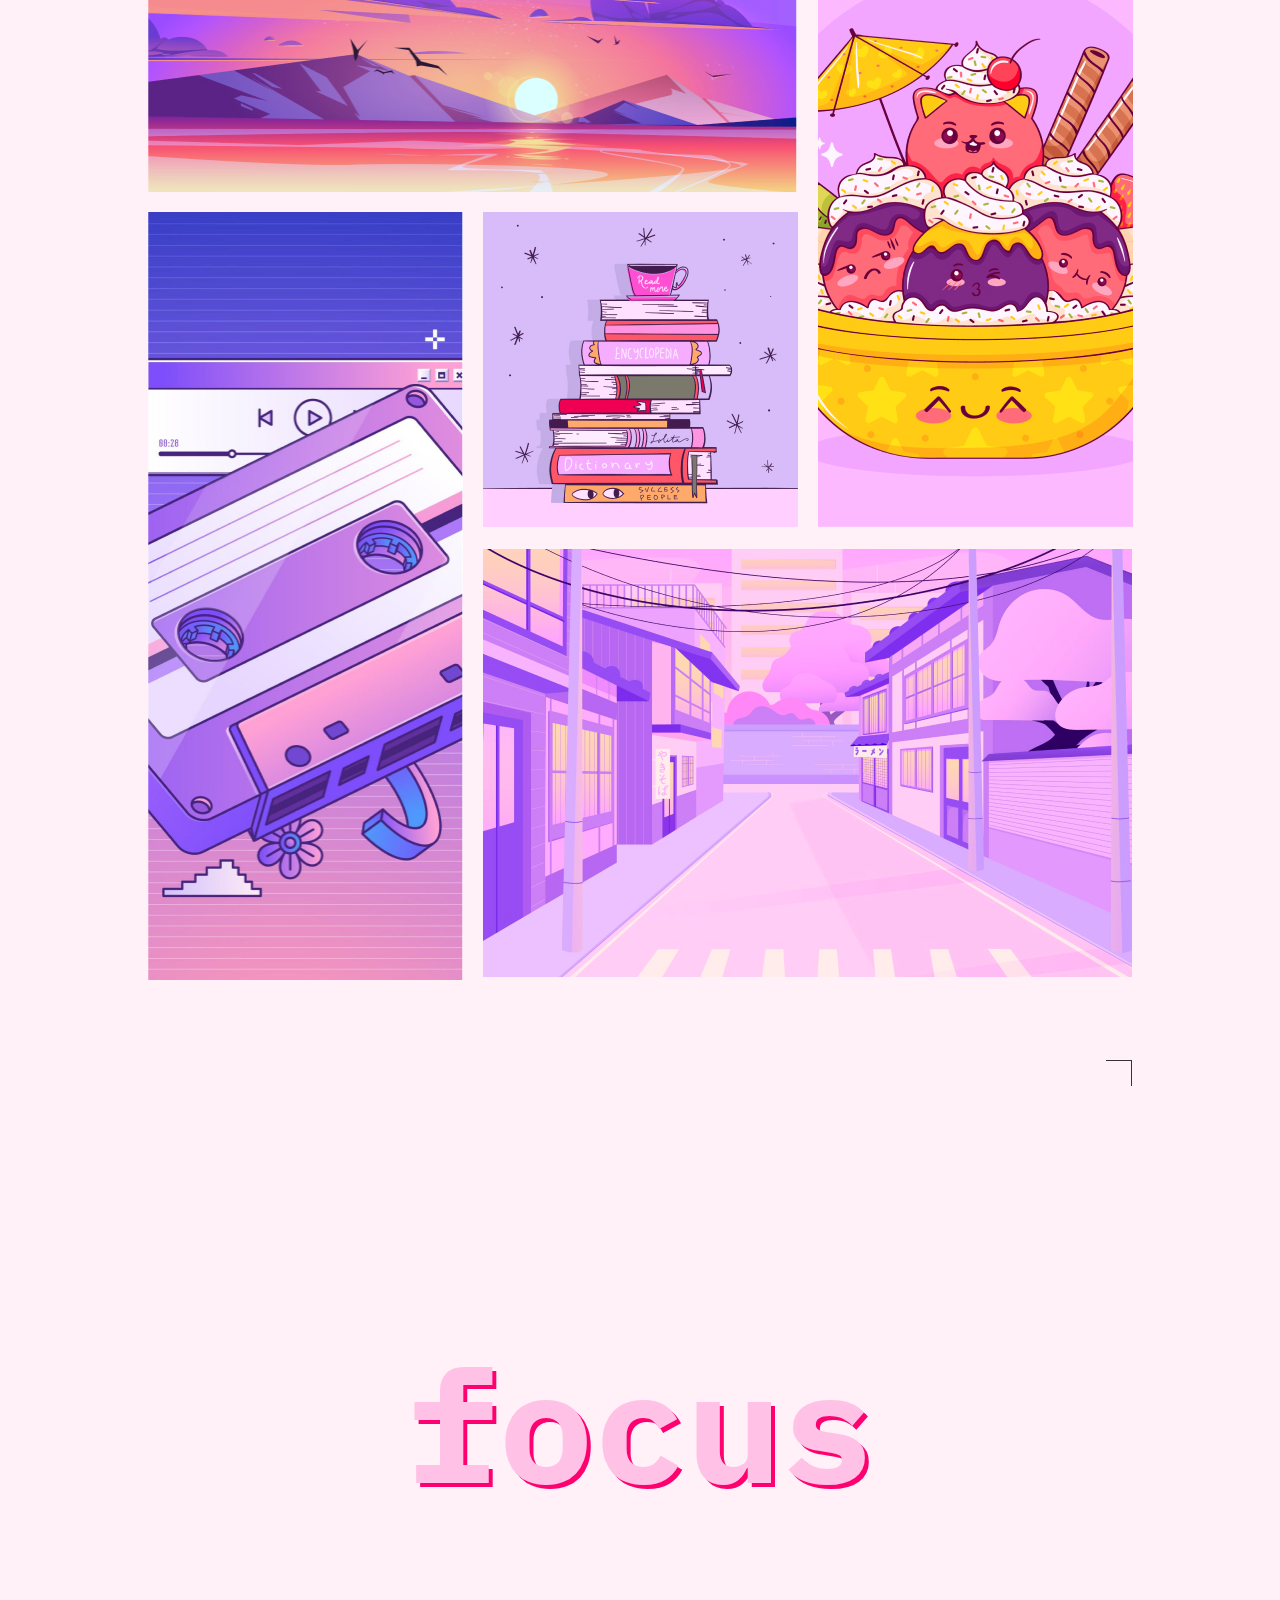
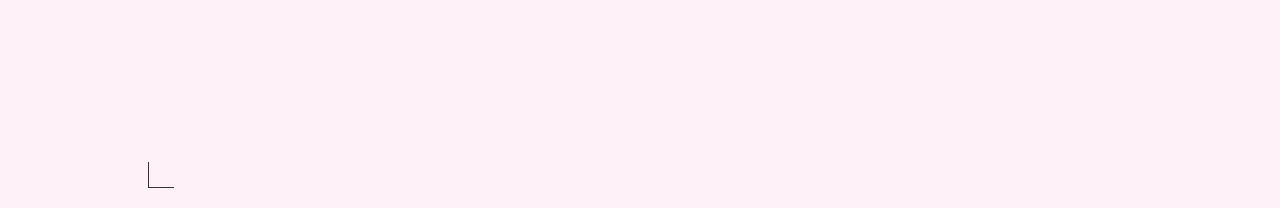
==== commit 07c5832c: "add_link_in_paragraf" ====
--- a/src/index.html
+++ b/src/index.html
@@ -44,7 +44,7 @@
             <div class="block-row-container">
                 <div class="block-row">
                     <h3 class="title-type-3">Многозадачность</h3>
-                    <p class="text">Особенно сложно сосредоточиться, когда задач много и все они — важные. Где же легендарная многозадачность, когда она так нужна вам (и всем нанимающим менеджерам этого мира)? А дело в том, что её просто не существует. Исследователи выяснили, что мозгу тяжело концентрироваться даже на двух делах одновременно. А когда в поле внимания попадает несколько важных задач, организм паникует и выделяет кортизол и адреналин — «гормоны стресса». Из-за этого мы работаем невнимательно: ошибаемся и быстро устаём.</p>
+                    <p class="text">Особенно сложно сосредоточиться, когда задач много и все они — важные. Где же легендарная многозадачность, когда она так нужна вам (и всем нанимающим менеджерам этого мира)? А дело в том, что её просто не существует. Исследователи <a href="#">выяснили</a>, что мозгу тяжело концентрироваться даже на двух делах одновременно. А когда в поле внимания попадает несколько важных задач, организм паникует и выделяет кортизол и адреналин — «гормоны стресса». Из-за этого мы работаем невнимательно: ошибаемся и быстро устаём.</p>
                 </div>
                 <div class="block-row">
                     <h3 class="title-type-3">Дофамин</h3>
@@ -53,7 +53,7 @@
             </div>
         </div>
     </main>
-    <section class="cause section_container">
+    <section class="cause padding-block section_container">
         <div class="cause_container flex_container">
             <h2 class="title-cause">Что снижает концентрацию внимания?</h2>
             <div class="block-column-container">
@@ -73,7 +73,7 @@
         </div>
     </section>
     <section class="how section_container">
-        <div class="how_container flex_container">
+        <div class="how_container padding-block flex_container">
             <h2 class="title-how title-block">Как концентрироваться лучше, чем золотая рыбка (то есть дольше трёх секунд)</h2>
             <div class="block-row-container">
                 <h3 class="adviсe title-type-3">5 простых (на самом деле не очень) советов</h3>
@@ -87,7 +87,7 @@
                 </div>
                 <div class="block-row">
                     <h3 class="title-type-3">Прогуляйтесь</h3>
-                    <p class="text">Или даже пробегитесь. Лучше найти парк или лес: один эксперимент показал, что созерцание природы повышает концентрацию, в то время как после просмотра городских пейзажей она наоборот понижается. Можно совместить прогулку с физическими упражнениями или бегом — так в мозг поступит ещё больше кислорода и он будет лучше работать. Но и простая двадцатиминутная прогулка — тоже отличный вариант.</p>
+                    <p class="text">Или даже пробегитесь. Лучше найти парк или лес: один эксперимент <a href="#">показал</a>, что созерцание природы повышает концентрацию, в то время как после просмотра городских пейзажей она наоборот понижается. Можно совместить прогулку с физическими упражнениями или бегом — так в мозг поступит ещё больше кислорода и он будет лучше работать. Но и простая двадцатиминутная прогулка — тоже отличный вариант.</p>
                 </div>
                 <div class="block-row">
                     <h3 class="title-type-3">Хорошо ешьте</h3>
--- a/src/style/main_style.css
+++ b/src/style/main_style.css
@@ -1,5 +1,7 @@
 :root {
   --width-mobile: 355px;
+  --img-width-hight: 315px;
+  --width-mobile-container: 375px; 
 }
 @font-face {
     font-weight: 700;
@@ -12,12 +14,13 @@
     src: url("../fonts/IBMPlexMono-Regular.ttf");
 }
 .white-theme {
-  --background-color-title: #ff0070;
+  --background-color-title: #FF8DCB;
   --text-color-title-focus: #ffc2e6;
   --text-color-title-block: #353430;
   --color-link: #353430;
+  --color-link-text: #353430;
   --text-color-title-type-3: #353430;
-  --text-color-paragraf: #F1B2CE;
+  --text-color-paragraf: #343530;
   --background-color: #fff1f7;
   --background-image: url("../img/cover-image-light.png");
   --opacity_blub: 0;
@@ -27,11 +30,13 @@
   --text-color-title-focus: #DB00FF;
   --text-color-title-block: #FF0070;
   --color-link: #FF0070;
+  --color-link-text: #f1b2ce;
   --text-color-title-type-3: #000028;
   --text-color-paragraf: #F1B2CE;
   --background-color: #000028;
   --background-image: url("../img/cover-image-dark.svg");
   --opacity_blub: 1;
+  
 }
 html {
   margin: 0;
@@ -142,7 +147,7 @@
   font-weight: 700;
   font-size: 157px;
   line-height: 0.5em;
-  text-shadow: 4px 4px var(--background-color-title);
+  text-shadow: 4px 4px #FF0070;
   color: var(--text-color-title-focus);
   margin: 0;
   padding: 0;
@@ -169,6 +174,21 @@
   font-weight: 400;
   line-height: 23.4px; /* 130% */
 }
+.text > a {
+  text-decoration: none;
+  color: var(--color-link-text);
+  text-shadow: 2px 2px #FF0070;
+}
+.text > a:hover {
+  border-bottom: 1px solid var(--color-link-text);
+}
+.text > a:focus {
+  border: 1px solif var(--color-link-text);
+}
+
+
+
+
 .title-type-3 {
   margin-bottom: 10px;
 }
@@ -267,8 +287,6 @@
   background-color: var(--background-color-title);
   color: var(--text-color-title-type-3);
 }
-.title-text {
-}
 .title-block {
   display: flex;
   width: 34%;
@@ -331,17 +349,17 @@
   grid-area: img__item1;
 }
 .img_item2 {
-  width: 315px;
+  width: var(--img-width-hight);
   height: 595px;
   grid-area: img__item2;
 }
 .img_item3 {
-  width: 315px;
-  height: 315px;
+  width: var(--img-width-hight);
+  height: var(--img-width-hight);
   grid-area: img__item3;
 }
 .img_item4 {
-  width: 315px;
+  width: var(--img-width-hight);
   height: 768px;
   grid-area: img__item4;
 }
@@ -470,8 +488,12 @@
   }
 }
 @media (max-width: 767px) {
+  .padding-block {
+    margin-top: 25px;
+    margin-bottom: 25px;
+  }
   .flex_container {
-    width: 375px;
+    width: var(--width-mobile-container);
     padding: 0 10px;
   }
   .corner {
@@ -486,14 +508,14 @@
     height: 668px;
   }
   .header_container {
-    max-width: 375px;
+    max-width: var(--width-mobile-container);
     padding: 10px;
   }
   .why {
     height: 1014px;
   }
   .why_container {
-    max-width: 375px;
+    max-width: var(--width-mobile-container);
     padding-top: 40px;
     padding-bottom: 25px;
     flex-direction: row;
@@ -502,40 +524,34 @@
     height: 1169px;
   }
   .cause_container {
-    max-width: 375px;
-    padding-top: 25px;
-    padding-bottom: 25px;
+    max-width: var(--width-mobile-container);
   }
   .how {
     height: 1787px;
   }
   .how_container {
     flex-direction: row;
-    max-width: 375px;
-    padding-top: 25px;
-    padding-bottom: 25px;
+    max-width: var(--width-mobile-container);
   }
   .gallery {
     width: 100%;
     height: 100%;
   }
   .gallery_container {
-    max-width: 375px;
+    max-width: var(--width-mobile-container);
     padding: 25px 10px 40px 10px;
   }
   footer {
     height: 984px;
   }
   .footer_container {
-    max-width: 375px;
+    max-width: var(--width-mobile-container);
     padding-top: 25px;
     padding-bottom: 10px;
   }
-  .title-cause {
+  .title-cause  {
     width: var(--width-mobile);
     height: 47px;
-  }
-  .title-cause > h2 {
     width: var(--width-mobile);
   }
   .navigation_container {
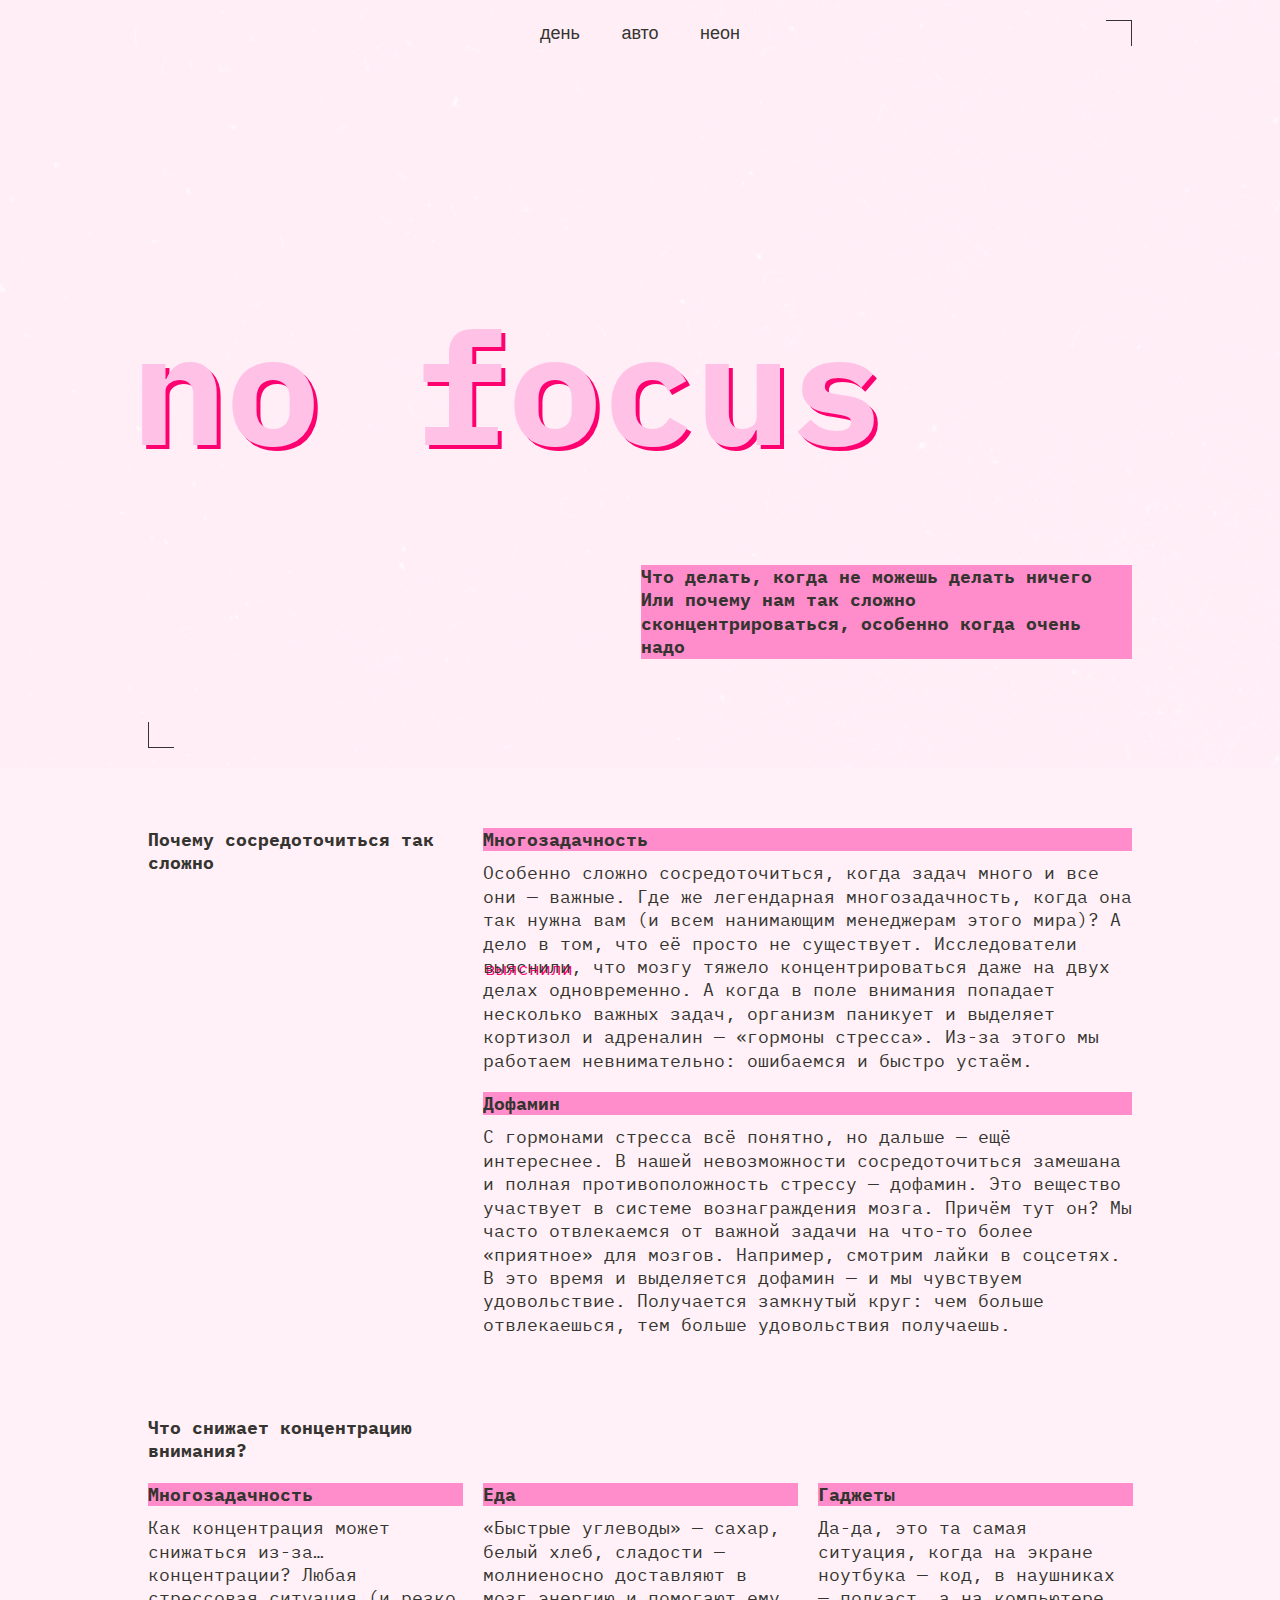
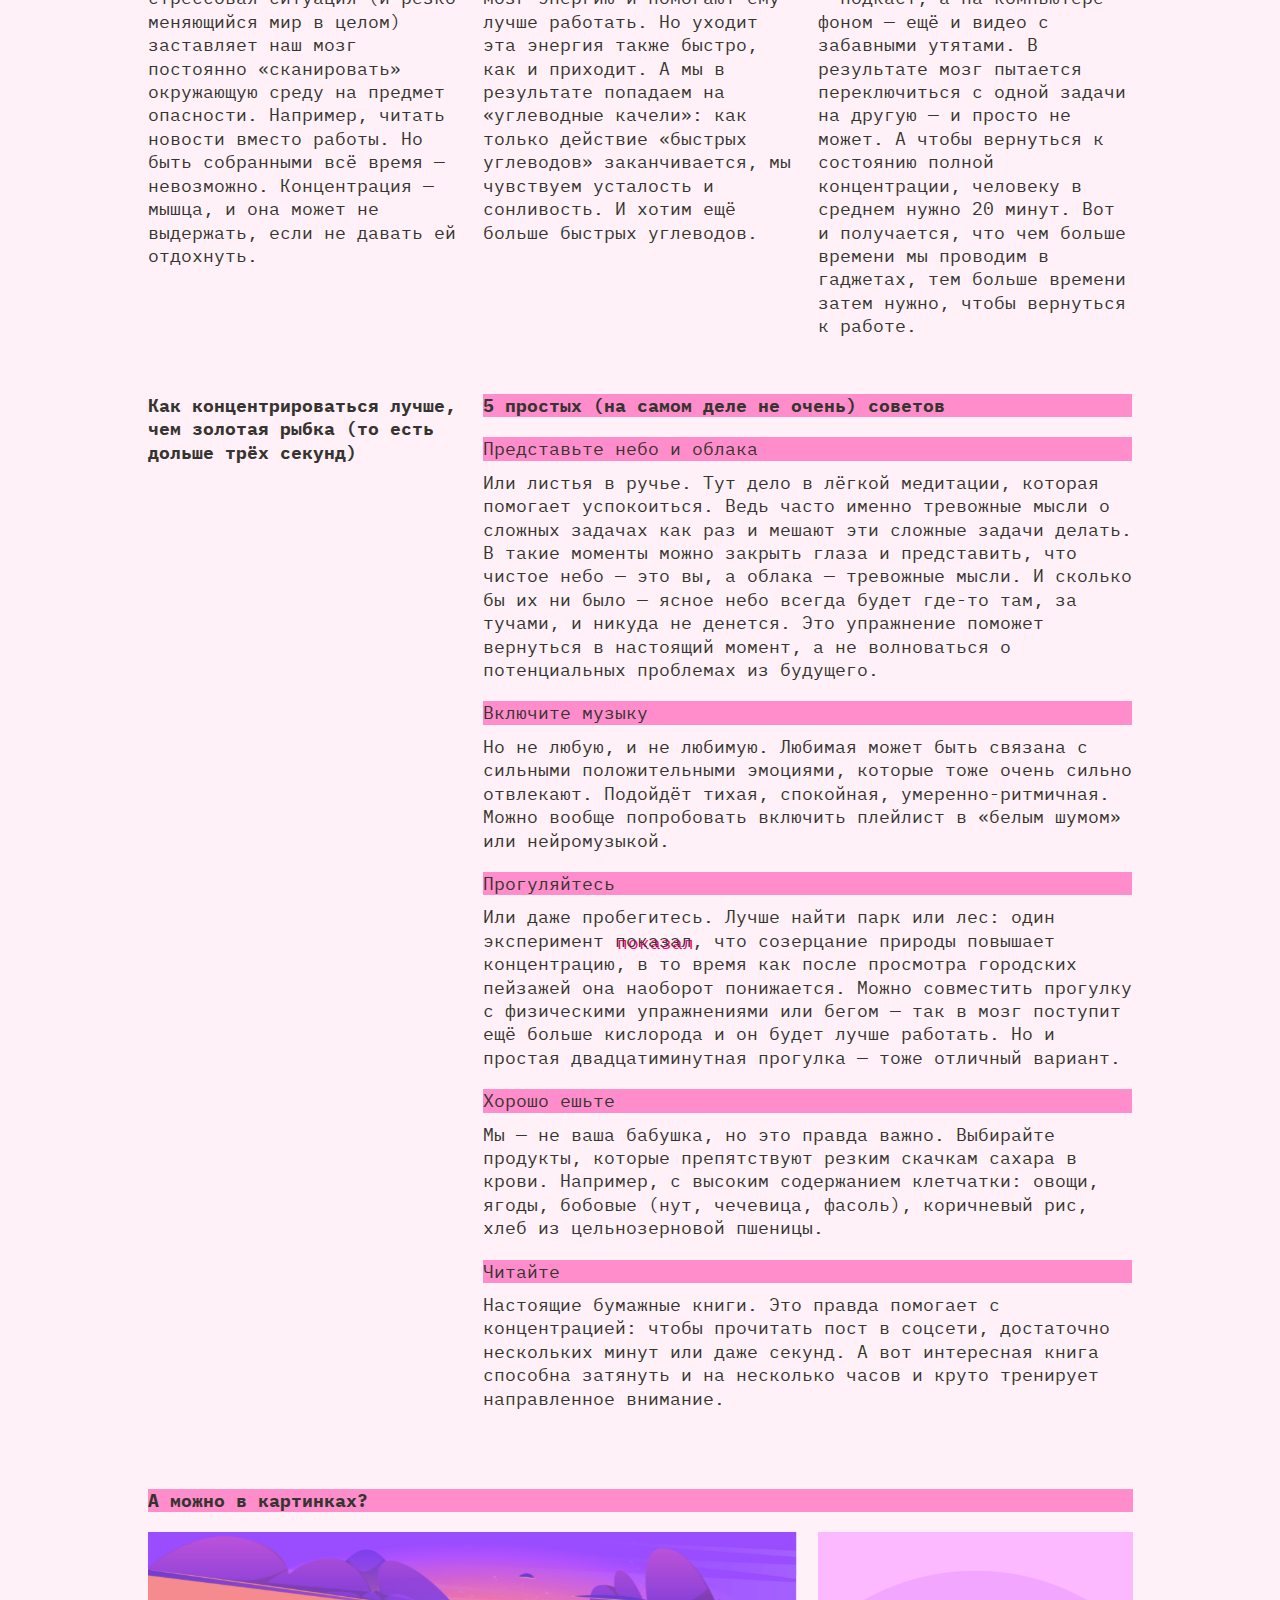
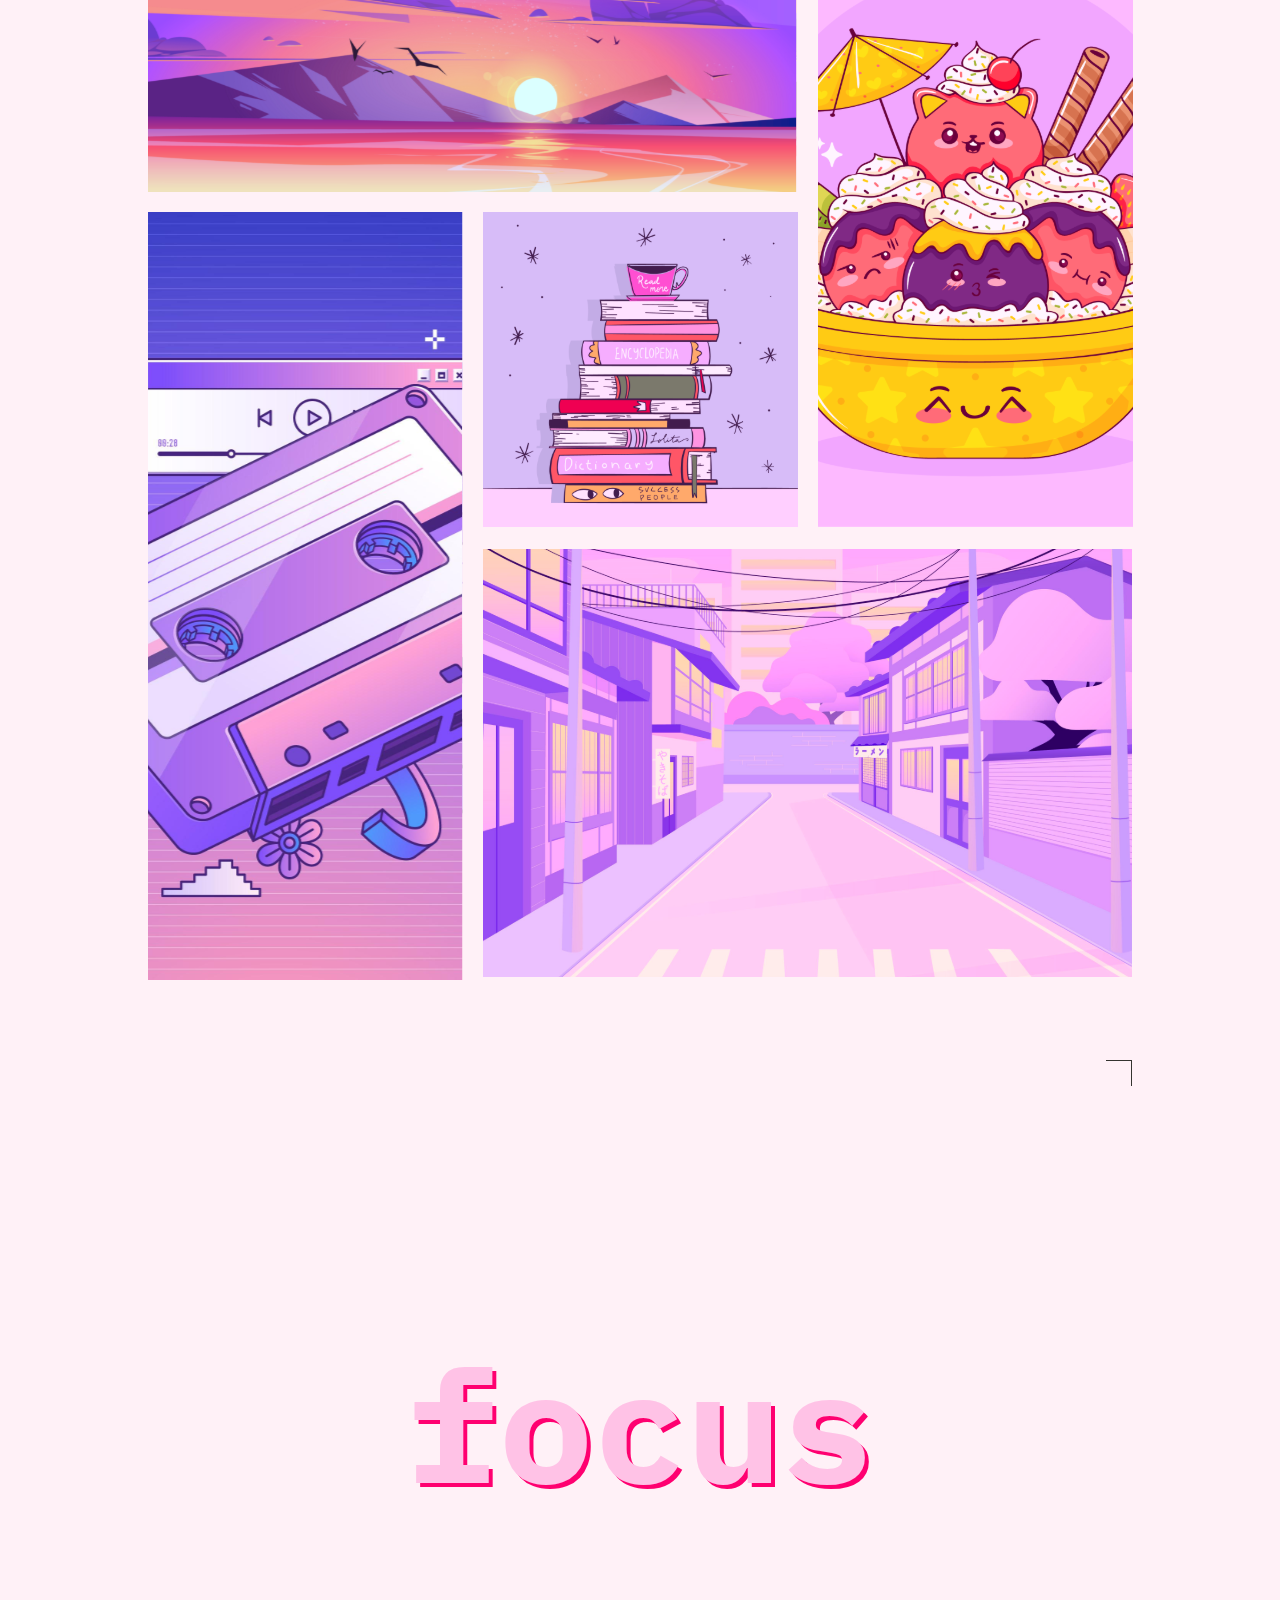
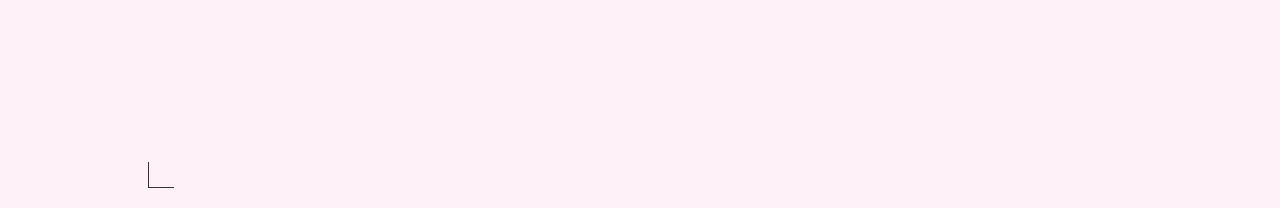
==== commit 390fd2a9: "fixed_img_on_mobile" ====
--- a/src/index.html
+++ b/src/index.html
@@ -105,11 +105,11 @@
         <div class=" gallery_container">
             <h3 class="title-type-3">А можно в картинках?</h3>
             <div class="gallery-container-img">
-                <img class="img_item1 img_item" src="./img/gallery_img_1.jpg" alt="Котиков не будет, 404">
-                <img class="img_item2 img_item" src="./img/gallery_img_2.jpg" alt="Котиков не будет, 404">
-                <img class="img_item3 img_item" src="./img/gallery_img_3.jpg" alt="Котиков не будет, 404">
-                <img class="img_item4 img_item" src="./img/gallery_img_4.jpg" alt="Котиков не будет, 404">
-                <img class="img_item5 img_item" src="./img/gallery_img_5.jpg" alt="Котиков не будет, 404">
+                <img class="img_item1 img_item" src="./img/gallery_img_1.svg" alt="Котиков не будет, 404">
+                <img class="img_item2 img_item" src="./img/gallery_img_2.svg" alt="Котиков не будет, 404">
+                <img class="img_item3 img_item" src="./img/gallery_img_3.svg" alt="Котиков не будет, 404">
+                <img class="img_item4 img_item" src="./img/gallery_img_4.svg" alt="Котиков не будет, 404">
+                <img class="img_item5 img_item" src="./img/gallery_img_5.svg" alt="Котиков не будет, 404">
                 </div>
             </div>
         </div>
--- a/src/style/main_style.css
+++ b/src/style/main_style.css
@@ -185,10 +185,6 @@
 .text > a:focus {
   border: 1px solif var(--color-link-text);
 }
-
-
-
-
 .title-type-3 {
   margin-bottom: 10px;
 }
@@ -344,26 +340,31 @@
   gap: 20px;
 }
 .img_item1 {
+  object-fit: cover;
   width: 649px;
   height: 260px;
   grid-area: img__item1;
 }
 .img_item2 {
+  object-fit: cover;
   width: var(--img-width-hight);
   height: 595px;
   grid-area: img__item2;
 }
 .img_item3 {
+  object-fit: cover;
   width: var(--img-width-hight);
   height: var(--img-width-hight);
   grid-area: img__item3;
 }
 .img_item4 {
+  object-fit: cover;
   width: var(--img-width-hight);
   height: 768px;
   grid-area: img__item4;
 }
 .img_item5 {
+  object-fit: cover;
   width: 649px;
   height: 428px;
   grid-area: img__item5;
@@ -381,9 +382,7 @@
   justify-content: center;
   align-items: center;
   left: 0px;
-
-}
-
+}
 @media (max-width: 1023px) {
   .flex_container {
     width: 768px;
